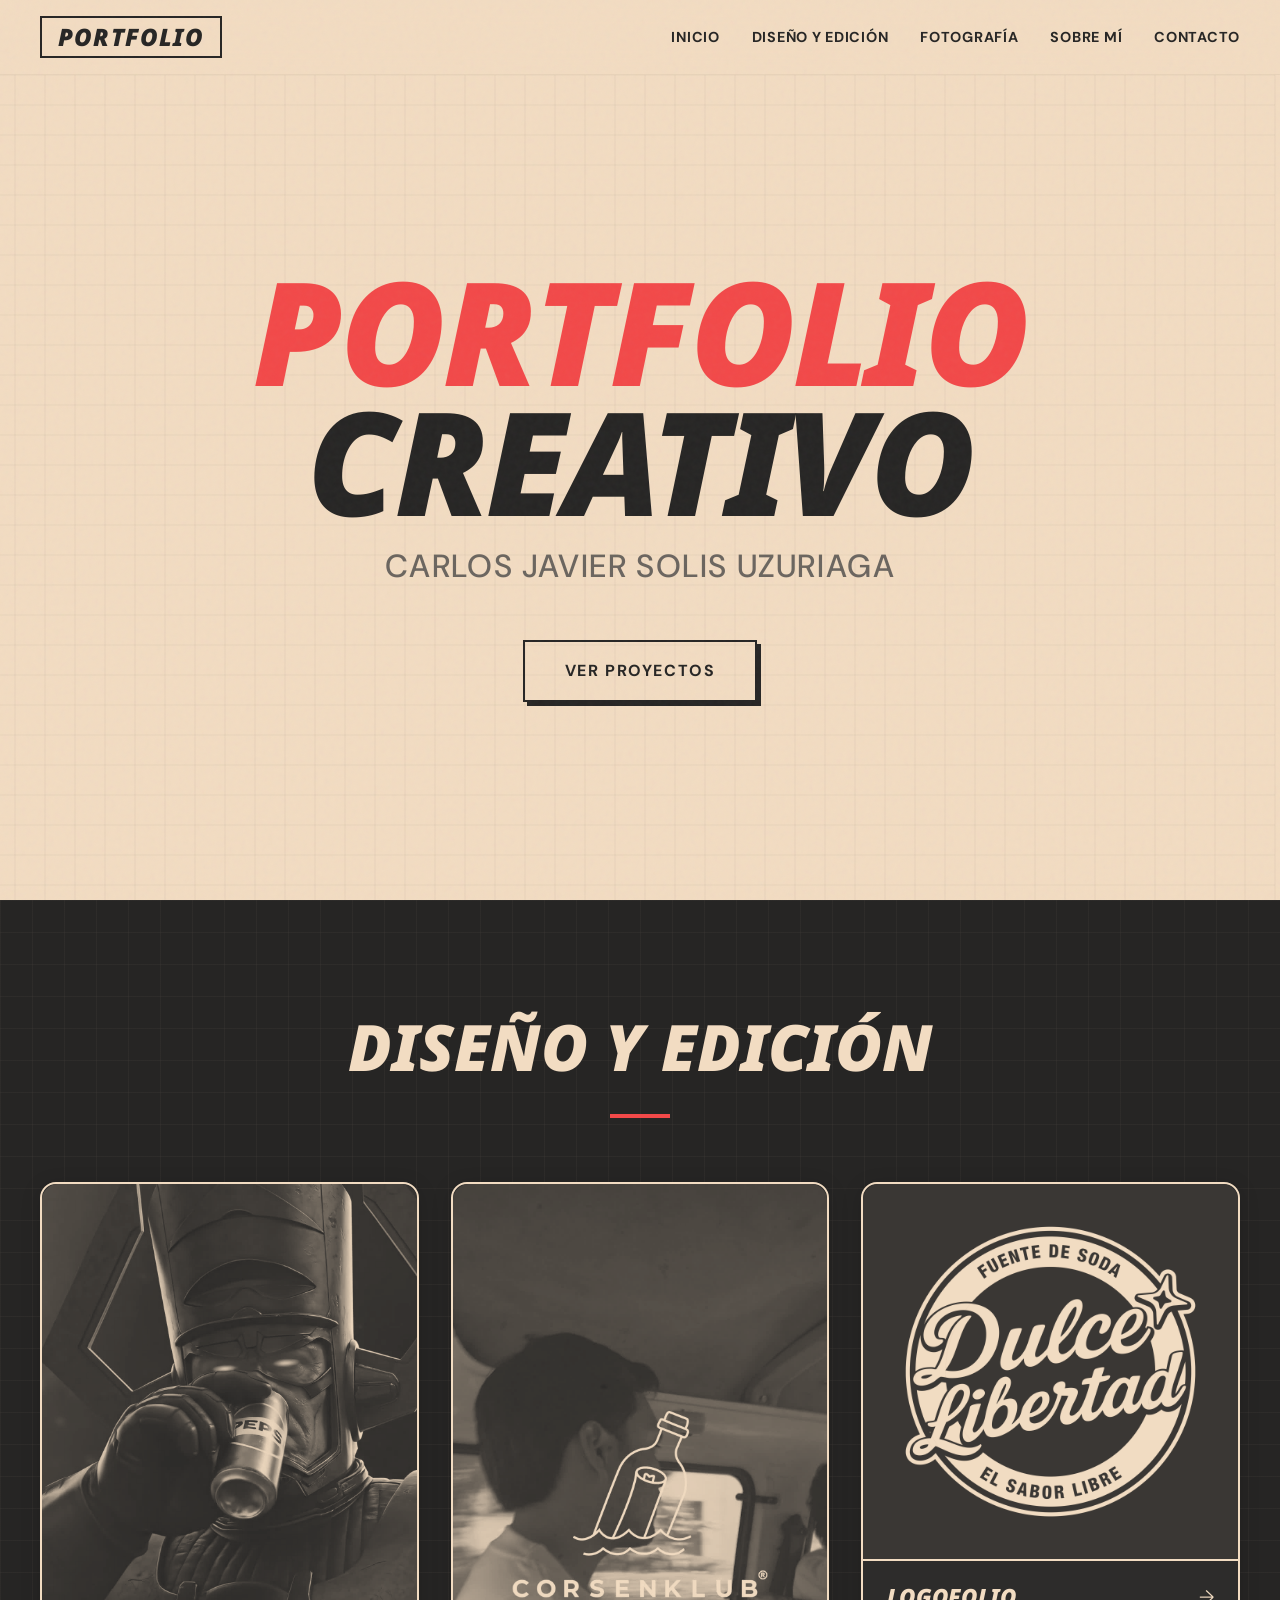
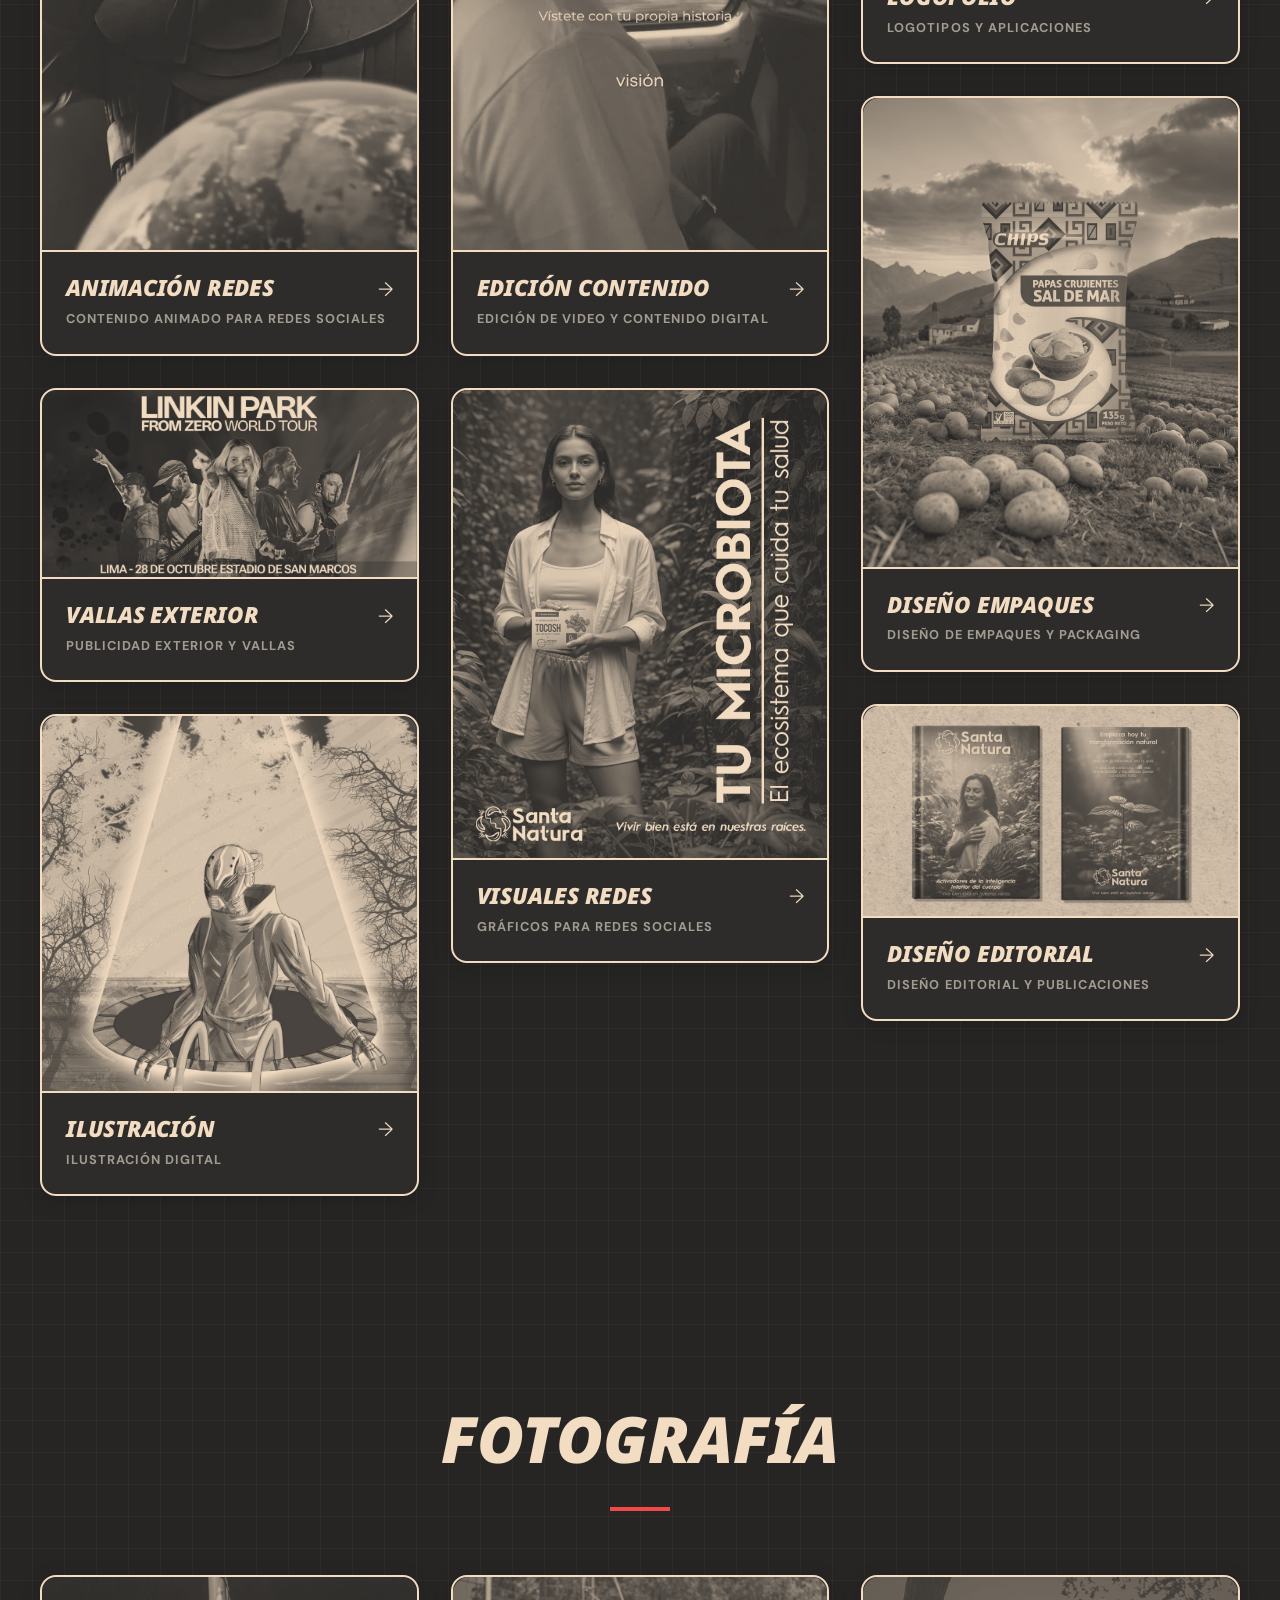
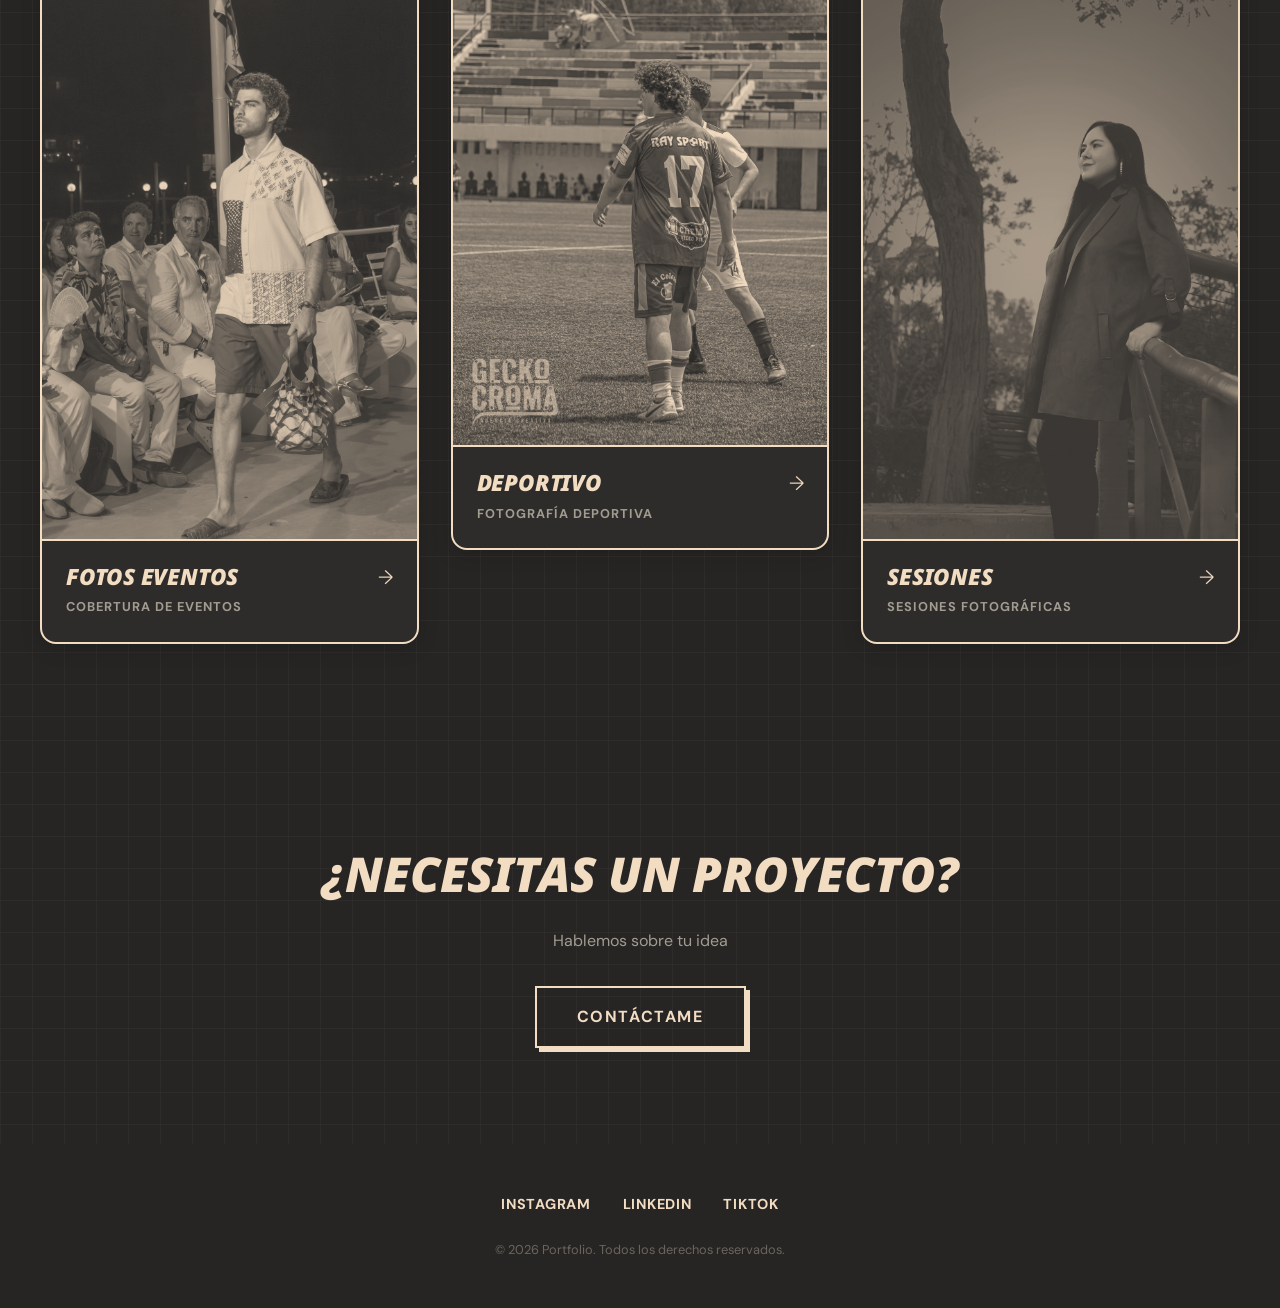
==== index.html @ f0ffea72 "Cambiar fuente principal a Noto Sans Black 900 Italic" ====
<!DOCTYPE html>
<html lang="es">
<head>
    <meta charset="UTF-8">
    <meta name="viewport" content="width=device-width, initial-scale=1.0">
    <title>Carlos Solis Uzuriaga | Portfolio de Diseño y Edición</title>

    <!-- Primary Meta Tags -->
    <meta name="title" content="Carlos Solis Uzuriaga | Portfolio de Diseño y Edición">
    <meta name="description" content="Portfolio creativo de Carlos Solis Uzuriaga. Servicios de diseño gráfico, edición de video, fotografía y motion graphics en Lima, Perú. Explora mis proyectos y contáctame.">
    <meta name="keywords" content="carlos solis uzuriaga, portfolio, diseño grafico, edicion de video, fotografia, animacion redes, lima, peru">
    <meta name="author" content="Carlos Solis Uzuriaga">
    <meta name="robots" content="index, follow">
    <link rel="canonical" href="https://carlossolisuzuriaga.com/">

    <!-- Open Graph / Facebook -->
    <meta property="og:type" content="website">
    <meta property="og:url" content="https://carlossolisuzuriaga.com/">
    <meta property="og:title" content="Carlos Solis Uzuriaga | Portfolio de Diseño y Edición">
    <meta property="og:description" content="Portfolio creativo de Carlos Solis Uzuriaga. Servicios de diseño gráfico, edición de video, fotografía y motion graphics en Lima, Perú. Explora mis proyectos y contáctame.">
    <meta property="og:image" content="https://carlossolisuzuriaga.com/assets/images/favicon-512x512.png">

    <!-- Twitter -->
    <meta property="twitter:card" content="summary_large_image">
    <meta property="twitter:url" content="https://carlossolisuzuriaga.com/">
    <meta property="twitter:title" content="Carlos Solis Uzuriaga | Portfolio de Diseño y Edición">
    <meta property="twitter:description" content="Portfolio creativo de Carlos Solis Uzuriaga. Servicios de diseño gráfico, edición de video, fotografía y motion graphics en Lima, Perú. Explora mis proyectos y contáctame.">
    <meta property="twitter:image" content="https://carlossolisuzuriaga.com/assets/images/favicon-512x512.png">

    <!-- Favicons -->
    <link rel="icon" type="image/x-icon" href="favicon/favicon.ico">
    <link rel="icon" type="image/png" sizes="16x16" href="favicon/favicon-16x16.png">
    <link rel="icon" type="image/png" sizes="32x32" href="favicon/favicon-32x32.png">
    <link rel="icon" type="image/png" sizes="192x192" href="favicon/favicon-192x192.png">
    <link rel="icon" type="image/svg+xml" href="favicon/favicon.svg">
    <link rel="apple-touch-icon" sizes="180x180" href="favicon/apple-touch-icon.png">

    <!-- Primary Meta Tags -->

    <!-- Open Graph / Facebook -->

    <!-- Twitter -->

    <!-- Favicons -->

    <link rel="stylesheet" href="css/styles.css">
    <link rel="preconnect" href="https://fonts.googleapis.com">
    <link rel="preconnect" href="https://fonts.gstatic.com" crossorigin>
    <link href="https://fonts.googleapis.com/css2?family=DM+Sans:wght@400;500;700&family=Noto+Sans:ital,wght@1,900&display=swap" rel="stylesheet">
    <style>
        /* Efecto Duotono en Blanco y Negro con colores de la paleta (#262524 y #F2DCC2) */
        .editorial-grid .card-image img,
        .editorial-grid .card-image video {
            filter: url(#duotone-filter);
            transition: filter 0.4s ease, transform 0.5s cubic-bezier(0.19, 1, 0.22, 1);
        }
        
        /* Desactivar filtro al pasar el cursor (recupera color original) */
        .editorial-grid .card:hover .card-image img,
        .editorial-grid .card:hover .card-image video {
            filter: none !important;
        }

        /* --- ESTILO DE TARJETAS SEPARADAS Y REDONDEADAS --- */
        
        /* Grid con separación (gap) y sin marco exterior */
        .editorial-grid {
            border: none !important;
            gap: 2rem !important;
            padding: 0 !important; /* Las tarjetas se alinean con los bordes de la página */
            width: calc(100% - 4rem) !important; /* Mantener márgenes a los lados en pantallas pequeñas */
            margin: 0 auto !important; /* Centrado horizontal */
            align-items: stretch !important; /* Estirar columnas para que mantengan la misma altura si es necesario, o mantener flex-start */
        }
        
        /* Asegurar que las columnas tengan alineación de altura natural */
        .editorial-grid.dark-grid {
            align-items: flex-start !important;
        }

        /* Columnas sin bordes y con separación vertical entre tarjetas */
        .editorial-grid .col {
            border: none !important;
            margin: 0 !important;
            gap: 2rem !important;
        }
        
        /* Tarjetas con esquinas redondeadas, fondo sólido y borde beige grueso de 2px */
        .editorial-grid .card {
            border: 2px solid #F2DCC2 !important; /* Borde de marco beige sólido de 2px */
            border-radius: 16px !important;
            background: #2d2c2b !important; /* Fondo gris carbón elevado */
            overflow: hidden !important;
            transition: transform 0.4s cubic-bezier(0.16, 1, 0.3, 1), 
                        border-color 0.4s cubic-bezier(0.16, 1, 0.3, 1), 
                        box-shadow 0.4s cubic-bezier(0.16, 1, 0.3, 1) !important;
            box-shadow: 0 4px 20px rgba(0, 0, 0, 0.15) !important;
        }
        
        /* Comportamiento al pasar el cursor sobre la tarjeta */
        .editorial-grid .card:hover {
            transform: translateY(-8px) !important;
            border-color: var(--accent) !important; /* Borde rojo de acento al hover */
            box-shadow: 0 20px 40px rgba(0, 0, 0, 0.45) !important;
            background: #363433 !important; /* Resaltar fondo */
        }
        
        /* Redondear las esquinas inferiores del área de contenido */
        .editorial-grid .card-content {
            border-bottom-left-radius: 16px !important;
            border-bottom-right-radius: 16px !important;
            background: transparent !important;
            padding: 1.5rem !important;
        }
        
        /* Redondear las esquinas superiores del contenedor de imagen/video y agregar borde divisor beige de 2px */
        .editorial-grid .card-image {
            border-bottom: 2px solid #F2DCC2 !important; /* Borde divisor beige de 2px */
            border-top-left-radius: 16px !important;
            border-top-right-radius: 16px !important;
            overflow: hidden !important;
            transition: border-color 0.4s cubic-bezier(0.16, 1, 0.3, 1) !important;
        }

        /* Cambiar el divisor interior a rojo al pasar el cursor */
        .editorial-grid .card:hover .card-image {
            border-bottom-color: var(--accent) !important;
        }

        /* Corregir el hover de zoom de la imagen dentro de la tarjeta redondeada */
        .editorial-grid .card:hover .card-image img,
        .editorial-grid .card:hover .card-image video {
            transform: scale(1.05) !important;
        }

        /* Animación suave para la flecha indicadora */
        .editorial-grid .card-content h3::after {
            transition: transform 0.3s cubic-bezier(0.16, 1, 0.3, 1), color 0.3s !important;
        }
    </style>
</head>
<body>
    <header class="header">
        <nav class="nav">
            <a href="index.html" class="logo">PORTFOLIO</a>
            <ul class="nav-menu">
                <li><a href="index.html" class="nav-link">Inicio</a></li>
                <li><a href="#diseno-edicion" class="nav-link">Diseño y Edición</a></li>
                <li><a href="#fotografia" class="nav-link">Fotografía</a></li>
                <li><a href="sobre-mi.html" class="nav-link">Sobre mí</a></li>
                <li><a href="contacto.html" class="nav-link">Contacto</a></li>
            </ul>
            <button class="menu-toggle" aria-label="Menú">
                <span></span>
                <span></span>
                <span></span>
            </button>
        </nav>
    </header>

    <main>
        <section class="hero">
            <div class="hero-bg"></div>
            <div class="hero-content">
                <h1 class="hero-title"><span>Portfolio</span><br>Creativo</h1>
                <p class="hero-name">Carlos Javier Solis Uzuriaga</p>
                <a href="#diseno-edicion" class="btn">Ver Proyectos</a>
            </div>
        </section>

        <div class="dark-grid-container">
            <section id="diseno-edicion" class="section dark-grid">
                <h2 class="section-title">Diseño y Edición</h2>
                <div class="editorial-grid dark-grid">
                    <div class="col">
                        <a href="servicios/animacion-redes.html" class="card">
                            <div class="card-image" style="aspect-ratio: 9/16">
                                <video src="assets/images/servicios/animacion-redes/Personales/pepsi.mp4" muted loop playsinline preload="metadata" poster="assets/images/servicios/animacion-redes/Personales/poster-pepsi.jpg"></video>
                            </div>
                            <div class="card-content">
                                <h3>Animación Redes</h3>
                                <p>Contenido animado para redes sociales</p>
                            </div>
                        </a>
                        <a href="servicios/vallas-publicidad.html" class="card">
                            <div class="card-image" style="aspect-ratio: 1920/962">
                                <img src="assets/images/servicios/vallas-publicidad/PERSONAL/poster-1.jpg" alt="Vallas Publicidad">
                            </div>
                            <div class="card-content">
                                <h3>Vallas Exterior</h3>
                                <p>Publicidad exterior y vallas</p>
                            </div>
                        </a>
                        <a href="servicios/ilustracion.html" class="card">
                            <div class="card-image" style="aspect-ratio: 1/1">
                                <img src="assets/images/servicios/ilustracion/ALBUM CONCEPTUAL/Mesa de trabajo 1.jpg" alt="Ilustración">
                            </div>
                            <div class="card-content">
                                <h3>Ilustración</h3>
                                <p>Ilustración digital</p>
                            </div>
                        </a>
                    </div>
                    <div class="col">
                        <a href="servicios/edicion-contenido.html" class="card">
                            <div class="card-image" style="aspect-ratio: 9/16">
                                <video src="assets/images/servicios/edicion-contenido/CORSENKLUB/2.mp4" muted loop playsinline preload="metadata" poster="assets/images/servicios/edicion-contenido/CORSENKLUB/poster-2.jpg"></video>
                            </div>
                            <div class="card-content">
                                <h3>Edición Contenido</h3>
                                <p>Edición de video y contenido digital</p>
                            </div>
                        </a>
                        <a href="servicios/visuales-redes.html" class="card">
                            <div class="card-image" style="aspect-ratio: 4/5">
                                <img src="assets/images/servicios/visuales-redes/TOCOSH/4.jpg" alt="Visuales Redes">
                            </div>
                            <div class="card-content">
                                <h3>Visuales Redes</h3>
                                <p>Gráficos para redes sociales</p>
                            </div>
                        </a>
                    </div>
                    <div class="col">
                        <a href="servicios/logofolio.html" class="card">
                            <div class="card-image" style="aspect-ratio: 1/1">
                                <img src="assets/images/servicios/logofolio-apps/Mesa de trabajo 2.jpg" alt="Logofolio Apps">
                            </div>
                            <div class="card-content">
                                <h3>Logofolio</h3>
                                <p>Logotipos y aplicaciones</p>
                            </div>
                        </a>
                        <a href="servicios/diseno-empaques.html" class="card">
                            <div class="card-image" style="aspect-ratio: 3277/4096">
                                <img src="assets/images/servicios/diseno-empaques/CHIPS/1.jpg" alt="Diseño Empaques">
                            </div>
                            <div class="card-content">
                                <h3>Diseño Empaques</h3>
                                <p>Diseño de empaques y packaging</p>
                            </div>
                        </a>
                        <a href="servicios/diseno-editorial.html" class="card">
                            <div class="card-image" style="aspect-ratio: 16/9">
                                <img src="assets/images/servicios/diseno-editorial/miniatura.jpg" alt="Diseño Editorial">
                            </div>
                            <div class="card-content">
                                <h3>Diseño Editorial</h3>
                                <p>Diseño editorial y publicaciones</p>
                            </div>
                        </a>
                    </div>
                </div>
            </section>

            <section id="fotografia" class="section dark-grid">
                <h2 class="section-title">Fotografía</h2>
                <div class="editorial-grid dark-grid">
                    <div class="col">
                        <a href="fotografia/fotos-eventos.html" class="card">
                            <div class="card-image" style="aspect-ratio: 2/3">
                                <img src="assets/images/fotografia/fotos-eventos/LEFS/_DSC4369.jpg" alt="Fotos Eventos">
                            </div>
                            <div class="card-content">
                                <h3>Fotos Eventos</h3>
                                <p>Cobertura de eventos</p>
                            </div>
                        </a>
                    </div>
                    <div class="col">
                        <a href="fotografia/fotos-deportivo.html" class="card">
                            <div class="card-image" style="aspect-ratio: 4/5">
                                <img src="assets/images/fotografia/fotos-deportivo/RAY%20SPORT/RAYSPORT%20INSTAGRAM%204-5-13.jpg" alt="Deportivo">
                            </div>
                            <div class="card-content">
                                <h3>Deportivo</h3>
                                <p>Fotografía deportiva</p>
                            </div>
                        </a>
                    </div>
                    <div class="col">
                        <a href="fotografia/fotos-sesiones.html" class="card">
                            <div class="card-image" style="aspect-ratio: 1/1">
                                <img src="assets/images/fotografia/fotos-sesiones/DENISSE/2.jpg" alt="Sesiones">
                            </div>
                            <div class="card-content">
                                <h3>Sesiones</h3>
                                <p>Sesiones fotográficas</p>
                            </div>
                        </a>
                    </div>
                </div>
            </section>

            <section class="cta dark-grid">
                <h2>¿Necesitas un proyecto?</h2>
                <p>Hablemos sobre tu idea</p>
                <a href="contacto.html" class="btn">Contáctame</a>
            </section>
        </div>
    </main>

    <footer class="footer">
        <div class="footer-content">
            <a href="https://www.instagram.com/carlossolisuzuriaga" target="_blank" class="social">Instagram</a>
            <a href="https://www.linkedin.com/in/carlos-solis-uzuriaga" target="_blank" class="social">LinkedIn</a>
            <a href="https://www.tiktok.com/@carlossolisuzuriaga" target="_blank" class="social">TikTok</a>
        </div>
        <p class="copyright">© 2026 Portfolio. Todos los derechos reservados.</p>
    </footer>

    <!-- Definición matemática del filtro Duotono SVG -->
    <svg style="display: none;">
        <filter id="duotone-filter">
            <!-- Conversión a escala de grises basada en luminancia -->
            <feColorMatrix type="matrix" values="0.2126 0.7152 0.0722 0 0
                                                 0.2126 0.7152 0.0722 0 0
                                                 0.2126 0.7152 0.0722 0 0
                                                 0      0      0      1 0"/>
            <!-- Mapeo de sombras a #262524 (0.149, 0.145, 0.141) y luces a #F2DCC2 (0.949, 0.863, 0.761) -->
            <feComponentTransfer>
                <feFuncR type="table" tableValues="0.149 0.949"/>
                <feFuncG type="table" tableValues="0.145 0.863"/>
                <feFuncB type="table" tableValues="0.141 0.761"/>
            </feComponentTransfer>
        </filter>
    </svg>

    <script src="js/main.js?v=2.0.0"></script>
</body>
</html>
---- css/styles.css ----
* {



    margin: 0;



    padding: 0;



    box-sizing: border-box;



}







:root {



    --bg: #F2DCC2;



    --bg-secondary: #E8D2B8;



    --text: #262524;



    --text-muted: #6B655F;



    --accent: #F24949;



    --accent-secondary: #262524;



    --font-display: 'Noto Sans', sans-serif;



    --font-body: 'DM Sans', sans-serif;



}







html {



    scroll-behavior: smooth;



}







body {



    font-family: var(--font-body);



    background: var(--bg);



    color: var(--text);



    line-height: 1.6;



    display: flex;



    flex-direction: column;



    min-height: 100vh;



}







main {



    flex-grow: 1;



}







a {



    text-decoration: none;



    color: inherit;



}







ul {



    list-style: none;



}







img, video {



    max-width: 100%;



    height: auto;



    display: block;



}







/* Header */



.header {



    position: fixed;



    top: 0;



    left: 0;



    right: 0;



    z-index: 1000;



    padding: 1rem 2rem;



    background: rgb(248, 248, 248, 0.9);



    backdrop-filter: blur(10px);



}







.nav {



    display: flex;



    justify-content: space-between;



    align-items: center;



    max-width: 1200px !important;



    margin: 0 auto;



}







.logo {



    font-family: var(--font-display);



    font-size: 1.5rem;



    font-weight: 800;



    letter-spacing: 0.1em;



    color: var(--text);



}







.nav-menu {



    display: flex;



    gap: 2rem;



}







.nav-link {



    font-size: 0.9rem;



    font-weight: 500;



    text-transform: uppercase;



    letter-spacing: 0.05em;



    transition: color 0.3s;



}







.nav-link:hover {



    color: var(--accent);



}







.menu-toggle {



    display: none;



    flex-direction: column;



    gap: 5px;



    background: none;



    border: none;



    cursor: pointer;



    padding: 5px;



}







.menu-toggle span {



    width: 25px;



    height: 2px;



    background: var(--text);



    transition: 0.3s;



}







/* Hero */



.hero {



    min-height: 100vh;



    display: flex;



    align-items: center;



    justify-content: center;



    position: relative;



    padding: 2rem;



    overflow: hidden;



}







.hero-content {



    text-align: center;



    z-index: 1;



}







.hero-title {



    font-family: var(--font-display);



    font-size: clamp(3rem, 10vw, 8rem);



    font-weight: 800;



    line-height: 1;



    margin-bottom: 1rem;



    animation: fadeInUp 1s ease-out;



    text-transform: uppercase;



}







.hero-title .accent {



    color: var(--accent);



}







.hero-subtitle {



    font-size: 1.2rem;



    color: var(--text-muted);



    margin-bottom: 2rem;



    animation: fadeInUp 1s ease-out 0.2s both;



}







.hero-name {



    font-family: var(--font-body);



    font-size: clamp(1.2rem, 3vw, 2rem);



    color: var(--text-muted);



    margin-bottom: 2.5rem;



    letter-spacing: 0.15em;



    text-transform: uppercase;



    animation: fadeInUp 1s ease-out 0.2s both;



}







.btn {



    display: inline-block;



    padding: 1rem 2rem;



    background: var(--accent);



    color: #F2DCC2;



    font-weight: 600;



    text-transform: uppercase;



    letter-spacing: 0.1em;



    transition: all 0.3s;



    animation: fadeInUp 1s ease-out 0.4s both;



}







.btn:hover {



    background: var(--accent-secondary);



    color: #F2DCC2;



}







.hero-bg {



    position: absolute;



    top: 0;



    left: 0;



    right: 0;



    bottom: 0;



    background: linear-gradient(135deg, #f8f8f8 0%, #f8f8f8 75%, rgba(160, 160, 160, 0.2) 100%);



    z-index: 0;



    overflow: hidden;



}







.hero-bg canvas {



    position: absolute;



    top: 0;



    left: 0;



    width: 100%;



    height: 100%;



    display: block;



}







/* Sections */



.section {



    padding: 6rem 2rem;



    max-width: 1400px;



    margin: 0 auto;



}







.section-title {



    font-family: var(--font-display);



    font-size: clamp(2rem, 5vw, 4rem);



    font-weight: 700;



    margin-bottom: 3rem;



    text-align: center;



    text-transform: uppercase;



}







.section-title::after {



    content: '';



    display: block;



    width: 60px;



    height: 4px;



    background: var(--accent);



    margin: 1rem auto 0;



}







/* Grid */



.grid {



    display: grid;



    grid-template-columns: repeat(auto-fill, minmax(300px, 1fr));



    gap: 2rem;



}







/* Cards */



.card {



    display: block;



    background: var(--bg-secondary);



    overflow: hidden;



    transition: all 0.3s;



}







.card:hover {



    transform: translateY(-10px);



    box-shadow: 0 20px 40px rgba(97, 97, 97, 0.3);



}







.card-image {



    aspect-ratio: 4/3;



    overflow: hidden;



}







.card-image img,



.card-image video {



    width: 100%;



    height: 100%;



    object-fit: cover;



    transition: transform 0.5s;



}







.card:hover .card-image img,



.card:hover .card-image video {



    transform: scale(1.1);



}







.card-content {



    padding: 1.5rem;



}







.card-content h3 {



    font-family: var(--font-display);



    font-size: 1.3rem;



    font-weight: 600;



    margin-bottom: 0.5rem;



    text-transform: uppercase;



}







.card-content p {



    color: var(--text-muted);



    font-size: 0.9rem;



}







/* CTA */



.cta {



    padding: 6rem 2rem;



    text-align: center;



    background: var(--bg-secondary);



}







.cta h2 {



    font-family: var(--font-display);



    font-size: clamp(2rem, 5vw, 3rem);



    font-weight: 700;



    margin-bottom: 1rem;



    text-transform: uppercase;



}







.cta p {



    color: var(--text-muted);



    margin-bottom: 2rem;



}







/* Footer */



.footer {



    padding: 3rem 2rem;



    text-align: center;



    border-top: 1px solid #e0e0e0;



}







.footer-content {



    display: flex;



    justify-content: center;



    gap: 2rem;



    margin-bottom: 1.5rem;



}







.social {



    font-size: 0.9rem;



    text-transform: uppercase;



    letter-spacing: 0.05em;



    transition: color 0.3s;



}







.social:hover {



    color: var(--accent);



}







.copyright {



    color: var(--text-muted);



    font-size: 0.8rem;



}







/* Animations */



@keyframes fadeInUp {



    from {



        opacity: 0;



        transform: translateY(30px);



    }







    to {



        opacity: 1;



        transform: translateY(0);



    }



}







/* Responsive */



@media (max-width: 768px) {



    .menu-toggle {



        display: flex;



    }







    .nav-menu {



        position: fixed;



        top: 0;



        right: -100%;



        width: 100%;



        height: 100vh;



        background: var(--bg);



        flex-direction: column;



        justify-content: center;



        align-items: center;



        gap: 2rem;



        transition: right 0.3s;



    }







    .nav-menu.active {



        right: 0;



    }







    .nav-link {



        font-size: 1.5rem;



    }







    .grid {



        grid-template-columns: 1fr;



    }



}







/* Page headers for subpages */



.page-header {



    padding: 8rem 2rem 4rem;



    text-align: center;



}







.page-title {



    font-family: var(--font-display);



    font-size: clamp(2.5rem, 8vw, 5rem);



    font-weight: 800;



    text-transform: uppercase;



}







.page-subtitle {



    color: var(--text-muted);



    margin-top: 1rem;



}







/* Gallery */



.gallery {



    padding: 2rem 0 !important;



    max-width: 1200px !important;



    width: calc(100% - 4rem) !important;



    margin: 0 auto !important;



}







.gallery-grid {



    display: grid;



    grid-template-columns: repeat(3, 1fr);



    gap: 1rem;



    width: 100% !important;



    max-width: 1200px !important;



    margin: 0 auto !important;



}







.gallery-grid.cols-3 {



    display: grid;



}







.gallery-grid.vertical-stack {



    display: flex;



    flex-direction: column;



    gap: 20px;



    max-width: 1080px;



}







.gallery-grid.vertical-stack .gallery-item.horizontal {



    margin: 0;



    padding: 0;



    width: 100%;



    max-width: 100%;



    height: auto;



    display: block;



    flex-shrink: 0;



}







.gallery-grid.vertical-stack .gallery-item.horizontal img {



    margin: 0;



    padding: 0;



    width: 100%;



    height: auto;



    display: block;



    object-fit: contain;



}















.gallery-grid.vertical-stack .gallery-item.horizontal.imagen-3 img {



    object-fit: fill;



}







.gallery-grid.masonry {



    display: block;



    column-count: 3;



    column-gap: 1.2rem;



}







.gallery-grid.masonry .gallery-item {



    display: inline-block;



    width: 100%;



    margin-bottom: 1.2rem;



    break-inside: avoid;



    overflow: hidden;



}







.gallery-grid.masonry .gallery-item img {



    width: 100%;



    height: auto;



    display: block;



    object-fit: contain;



}







.gallery-grid.masonry .gallery-item:hover img {



    transform: scale(1);



}







@media (max-width: 768px) {



    .gallery-grid {



        grid-template-columns: repeat(2, 1fr);



    }







    .gallery-grid.masonry {



        column-count: 2;



    }



}







@media (max-width: 480px) {



    .gallery-grid {



        grid-template-columns: 1fr;



    }







    .gallery-grid.masonry {



        column-count: 1;



    }



}







.gallery-item {



    overflow: hidden;



    cursor: pointer;



    margin: 0;



    border-radius: 12px; /* Redondear esquinas en galerías */



    transition: transform 0.3s ease; /* box-shadow 0.3s ease */



}







.gallery-item:hover {



    transform: scale(1.03);



    z-index: 2;



    /* box-shadow: 0 10px 25px rgba(0, 0, 0, 0.3); */



}







.gallery-item img {



    width: 100%;



    height: 100%;



    object-fit: cover;



    transition: transform 0.3s;



}







.gallery-item:hover img {



    transform: scale(1);



}







/* Videos */



.video-item {



    aspect-ratio: 9/16;



    position: relative;



    border-radius: 12px; /* Redondear esquinas de videos */



    overflow: hidden;



    transition: transform 0.3s ease; /* box-shadow 0.3s ease */



}







.video-item:hover {



    transform: scale(1.03);



    z-index: 2;



    /* box-shadow: 0 10px 25px rgba(0, 0, 0, 0.3); */



}







.video-item video {



    width: 100%;



    height: 100%;



    object-fit: cover;



    transition: transform 0.3s;



}







.gallery-grid.vertical-stack .video-item.horizontal {



    margin: 0;



    padding: 0;



    width: 100%;



    max-width: 100%;



    height: auto;



    display: block;



    flex-shrink: 0;



    position: relative;



    background: #e8e8e8;



    aspect-ratio: auto !important;



}







.gallery-grid.vertical-stack .video-item.horizontal video {



    margin: 0;



    padding: 0;



    width: 100%;



    height: auto;



    display: block;



    object-fit: contain;



    aspect-ratio: auto !important;



}







.gallery-grid.vertical-stack .video-item.horizontal:hover video {



    transform: none !important;



}







.video-item.full {



    aspect-ratio: auto;



    min-height: 600px;



}







.video-item.full video {



    object-fit: contain;



    width: auto;



    height: 100%;



    max-width: 100%;



}







.video-item:hover video {



    transform: scale(1);



}







.audio-toggle {



    position: absolute;



    bottom: 10px;



    right: 10px;



    width: 36px;



    height: 36px;



    border-radius: 50%;



    background: rgba(0, 0, 0, 0.6);



    color: #F2DCC2;



    border: none;



    cursor: pointer;



    font-size: 16px;



    opacity: 0;



    transition: opacity 0.3s;



    display: flex;



    align-items: center;



    justify-content: center;



}







.video-item:hover .audio-toggle {



    opacity: 1;



}







.audio-toggle.active {



    background: rgba(255, 255, 255, 0.2);



}







/* About page */



.about {



    padding: 8rem 2rem 4rem;



    max-width: 800px;



    margin: 0 auto;



}







.about-content {



    display: grid;



    grid-template-columns: 1fr;



    gap: 3rem;



}







.about-image {



    aspect-ratio: 1;



    overflow: hidden;



    background: var(--bg-secondary);



}







.about-image img {



    width: 100%;



    height: 100%;



    object-fit: cover;



}







.about-text h2 {



    font-family: var(--font-display);



    font-size: 2rem;



    font-weight: 700;



    margin-bottom: 1.5rem;



    text-transform: uppercase;



}







.about-text p {



    color: var(--text-muted);



    margin-bottom: 1rem;



}







.skills {



    margin-top: 2rem;



}







.skills h3 {



    font-family: var(--font-display);



    font-size: 1.2rem;



    margin-bottom: 1rem;



    text-transform: uppercase;



}







.skills-list {



    display: flex;



    flex-wrap: wrap;



    gap: 0.5rem;



}







.skill-tag {



    padding: 0.5rem 1rem;



    background: var(--bg-secondary);



    font-size: 0.8rem;



    text-transform: uppercase;



    letter-spacing: 0.05em;



}







/* Contact page */



.contact {



    padding: 8rem 2rem 4rem;



    max-width: 600px;



    margin: 0 auto;



    text-align: center;



}







.contact h1 {



    font-family: var(--font-display);



    font-size: clamp(2rem, 5vw, 3rem);



    font-weight: 700;



    margin-bottom: 2rem;



}







.contact-info {



    display: flex;



    flex-direction: column;



    gap: 1.5rem;



    margin-bottom: 3rem;



}







.contact-item {



    display: flex;



    align-items: center;



    justify-content: center;



    gap: 1rem;



    font-size: 1.1rem;



}







.contact-item a {



    color: var(--accent);



    transition: color 0.3s;



}







.contact-item a:hover {



    color: var(--accent-secondary);



}







.form {



    display: flex;



    flex-direction: column;



    gap: 1rem;



}







.form-group {



    text-align: left;



}







.form-group label {



    display: block;



    font-size: 0.8rem;



    text-transform: uppercase;



    letter-spacing: 0.1em;



    margin-bottom: 0.5rem;



    color: var(--text-muted);



}







.form-group input,



.form-group textarea {



    width: 100%;



    padding: 1rem;



    background: var(--bg-secondary);



    border: 1px solid #d0d0d0;



    color: var(--text);



    font-family: var(--font-body);



    font-size: 1rem;



    transition: border-color 0.3s;



}







.form-group input:focus,



.form-group textarea:focus {



    outline: none;



    border-color: var(--accent);



}







.form-group textarea {



    min-height: 150px;



    resize: vertical;



}







.submit-btn {



    padding: 1rem 2rem;



    background: var(--accent);



    color: #F2DCC2;



    border: none;



    font-family: var(--font-body);



    font-size: 1rem;



    font-weight: 600;



    text-transform: uppercase;



    letter-spacing: 0.1em;



    cursor: pointer;



    transition: all 0.3s;



}







.submit-btn:hover {



    background: var(--accent-secondary);



    color: #F2DCC2;



}







@media (min-width: 768px) {



    .about-content {



        grid-template-columns: 300px 1fr;



    }



}







.gallery-section-title {



    font-family: var(--font-display);



    font-size: clamp(1.5rem, 3vw, 2.5rem);



    font-weight: 700;



    text-transform: uppercase;



    margin: 3rem 0 1.5rem;



    text-align: center;



    color: var(--text);



}







.gallery-section-title::after {



    content: '';



    display: block;



    width: 40px;



    height: 3px;



    background: var(--accent);



    margin: 0.5rem auto 0;



}







.gallery-section:first-of-type .gallery-section-title {



    margin-top: 0;



}







.gallery-section + .gallery-section {



    margin-top: 1rem;



}







/* Lightbox */



#lightbox {



    display: none;



    position: fixed;



    top: 0;



    left: 0;



    width: 100%;



    height: 100%;



    background: rgba(0, 0, 0, 0.6);



    z-index: 1000;



    justify-content: center;



    align-items: center;



    padding: 2rem;



}







#lightbox.active {



    display: flex;



}







#lightbox img {



    max-width: 100%;



    max-height: 85vh;



    object-fit: contain;



    border-radius: 8px;



    box-shadow: 0 20px 60px rgba(0, 0, 0, 0.5);



}







.lightbox-close {



    position: absolute;



    top: 20px;



    right: 20px;



    width: 40px;



    height: 40px;



    background: rgba(255, 255, 255, 0.2);



    border: none;



    color: #F2DCC2;



    font-size: 30px;



    cursor: pointer;



    border-radius: 50%;



    display: flex;



    align-items: center;



    justify-content: center;



    transition: background 0.3s;



}







.lightbox-close:hover {



    background: rgba(255, 255, 255, 0.3);



}







/* =========================================================================



   TEMA EDITORIAL CREATIVO (ARENA Y REJILLA DE CARBÓN)



   ========================================================================= */







/* Textura táctil de grano de papel en el fondo */



body::before {



    content: "";



    position: fixed;



    top: 0; left: 0; width: 100vw; height: 100vh;



    opacity: 0.035;



    pointer-events: none;



    z-index: 9999;



    background-image: url("data:image/svg+xml,%3Csvg viewBox='0 0 200 200' xmlns='http://www.w3.org/2000/svg'%3E%3Cfilter id='noiseFilter'%3E%3CfeTurbulence type='fractalNoise' baseFrequency='0.8' numOctaves='3' stitchTiles='stitch'/%3E%3C/filter%3E%3Crect width='100%25' height='100%25' filter='url(%23noiseFilter)'/%3E%3C/svg%3E");



}







body {



    background-color: var(--bg);



    background-image: 



        linear-gradient(rgba(38, 37, 36, 0.05) 1px, transparent 1px),



        linear-gradient(90deg, rgba(38, 37, 36, 0.05) 1px, transparent 1px);



    background-size: 32px 32px, 32px 32px;



    background-position: center;



    background-repeat: repeat;



    color: var(--text);



    transition: background-color 0.4s ease, color 0.4s ease;



}







/* Header estilizado */



.header {



    background: rgba(242, 220, 194, 0.85);



    border-bottom: 1px solid rgba(38, 37, 36, 0.05);



    backdrop-filter: blur(15px);



    transition: all 0.3s ease;



}



.logo {



    color: var(--text);



    font-weight: 800;



    letter-spacing: 0.05em;



}



.nav-link {



    color: var(--text);



    font-weight: 700;



    transition: color 0.3s ease;



}



.nav-link:hover {



    color: var(--accent);



}



.menu-toggle span {



    background: var(--text);



}







/* Hero Adaptado */



.hero {



    background: transparent;



    color: var(--text);



    padding-top: 100px;



    position: relative;



    overflow: hidden;



}



.hero-title {



    color: var(--text);



    font-family: var(--font-display);



    font-size: clamp(4rem, 12vw, 9rem);



    font-weight: 800;



    line-height: 0.9;



    letter-spacing: -0.02em;



    margin-bottom: 1rem;



    text-transform: uppercase;



}



.hero-title span {



    color: var(--accent);



}



.hero-name {



    color: var(--text-muted);



    font-size: clamp(1.2rem, 3vw, 2rem);



    font-weight: 500;



    letter-spacing: 0.05em;



    text-transform: uppercase;



    margin-bottom: 3rem;



}



.hero-bg {



    background: transparent !important;



    animation: none !important;



}







/* Portada con Diagrama Unificado (Image 2 style) */



.hero-diagram {



    position: absolute;



    top: 0;



    left: 0;



    width: 100%;



    height: 100%;



    z-index: 0;



    pointer-events: none;



}







/* Botones con estilo gráfico retro-moderno */



.btn {



    background: transparent;



    border: 2px solid var(--text);



    color: var(--text);



    font-weight: 700;



    border-radius: 0px;



    padding: 1rem 2.5rem;



    transition: all 0.3s cubic-bezier(0.19, 1, 0.22, 1);



    box-shadow: 4px 4px 0px var(--text);



    position: relative;



    z-index: 2;



}



.btn:hover {



    background: var(--accent);



    color: #F2DCC2;



    border-color: var(--accent);



    transform: translate(2px, 2px);



    box-shadow: 2px 2px 0px var(--accent-secondary);



}







/* Base de Rejilla de Carbón (Dark Grid) */



.dark-grid {



    background-color: #262524 !important;



    background-image: 



        linear-gradient(rgba(242, 220, 194, 0.035) 1px, transparent 1px),



        linear-gradient(90deg, rgba(242, 220, 194, 0.035) 1px, transparent 1px) !important;



    background-size: 32px 32px !important;



    color: #F2DCC2 !important;



}







/* Evita superposición de rejillas en elementos anidados */



.dark-grid .dark-grid {



    background: transparent !important;



}







/* Contenedor Único y Secciones con Rejilla */



.dark-grid-container {



    max-width: 100% !important;



    width: 100% !important;



    margin: 0 !important;



    padding: 0 !important;



    overflow: hidden;



    display: flex;



    flex-direction: column;



}







.section.dark-grid {



    max-width: 100% !important;



    width: 100% !important;



    padding-left: 0 !important;



    padding-right: 0 !important;



    padding-top: 6rem !important;



    padding-bottom: 6rem !important;



    margin: 0 !important;



    position: relative;



    border-top: none;



    border-bottom: none;



}







.cta.dark-grid {



    max-width: 100% !important;



    width: 100% !important;



    padding: 6rem 2rem !important;



    margin: 0 !important;



    position: relative;



    border-top: none;



    border-bottom: none;



    text-align: center;



}



.cta.dark-grid h2 {



    color: #F2DCC2 !important;



}



.cta.dark-grid p {



    color: #A29B90 !important;



}



.dark-grid .section-title {



    color: #F2DCC2 !important;



    padding-left: 2rem;



    padding-right: 2rem;



    margin-bottom: 4rem;



}



.dark-grid .section-title::after {



    background: var(--accent) !important;



}



.dark-grid .card-content h3 {



    color: #F2DCC2 !important;



}



.dark-grid .card-content p {



    color: #A29B90 !important;



}



.dark-grid .card-content {



    background: linear-gradient(to top, rgba(38, 37, 36, 0.95), transparent) !important;



}



.dark-grid .btn {



    border-color: #F2DCC2;



    color: #F2DCC2;



    box-shadow: 4px 4px 0px #F2DCC2;



}



.dark-grid .btn:hover {



    background: var(--accent);



    color: #F2DCC2;



    border-color: var(--accent);



    box-shadow: 2px 2px 0px #000000;



}







/* Etiquetas de habilidades estilo circular del diseño */



.skills-container {



    margin-top: 3rem;



}



.skills-headline {



    font-family: var(--font-display);



    font-size: 1.5rem;



    text-transform: uppercase;



    margin-bottom: 1.5rem;



    text-align: center;



    color: var(--text);



}



.skills-badge-list {



    display: flex;



    justify-content: center;



    gap: 1.25rem;



    flex-wrap: wrap;



    margin-bottom: 2.5rem;



}



.skill-badge {



    width: 64px;



    height: 64px;



    border-radius: 50%;



    background-color: var(--accent);



    color: #F2DCC2;



    display: flex;



    align-items: center;



    justify-content: center;



    font-family: var(--font-display);



    font-size: 1.4rem;



    font-weight: 700;



    transition: transform 0.3s cubic-bezier(0.175, 0.885, 0.32, 1.275), box-shadow 0.3s;



    box-shadow: 0 4px 12px rgba(242, 73, 73, 0.2);



    cursor: default;



    user-select: none;



}



.skill-badge:hover {



    transform: scale(1.15) rotate(8deg);



    box-shadow: 0 8px 20px rgba(242, 73, 73, 0.35);



}







/* Formulario Moderno */



.form-group label {



    font-weight: 700;



    color: var(--text);



}



.form-group input, .form-group textarea {



    background: rgba(38, 37, 36, 0.03);



    border: 2px solid rgba(38, 37, 36, 0.12);



    border-radius: 0px;



    color: var(--text);



    transition: all 0.3s ease;



}



.form-group input:focus, .form-group textarea:focus {



    border-color: var(--accent);



    background: rgba(38, 37, 36, 0.01);



    box-shadow: 0 0 0 3px rgba(242, 73, 73, 0.1);



}



.submit-btn {



    background: var(--text);



    color: var(--bg);



    font-weight: 700;



    border-radius: 0px;



    box-shadow: 4px 4px 0px var(--text-muted);



}



.submit-btn:hover {



    background: var(--accent);



    color: #F2DCC2;



    box-shadow: 2px 2px 0px var(--accent-secondary);



}







/* CTA */



.cta {



    background-color: var(--bg-secondary);



    border-top: 1px solid rgba(38, 37, 36, 0.05);



}



.cta h2 {



    color: var(--text);



}







/* Footer Oscuro Plano */



.footer {



    background-color: #262524 !important;



    border-top: 1px solid rgba(38, 37, 36, 0.08) !important;



    color: #A29B90 !important;



    position: relative;



    padding: 3rem 2rem;



}



.footer .social {



    color: #F2DCC2 !important;



    font-weight: 700;



}



.footer .social:hover {



    color: var(--accent) !important;



}



.footer .copyright {



    color: #6B655F !important;



}







/* Fusión de secciones oscuras contiguas */



.cta + .footer,



.dark-grid + .footer {



    border-top: none !important;



}







/* =========================================================================



   ESTILO EDITORIAL Y REJILLAS COMPARTIDAS (NEO-BRUTALIST / ZINE)



   ========================================================================= */







/* Logo con recuadro sólido */



.logo {



    border: 2px solid var(--text);



    padding: 0.35rem 1rem;



    font-weight: 800;



    text-transform: uppercase;



    letter-spacing: 0.05em;



    display: inline-block;



    line-height: 1.1;



    transition: background-color 0.3s, color 0.3s;



}



.logo:hover {



    background-color: var(--text);



    color: var(--bg) !important;



}







/* Enlaces del nav con subrayado deslizante */



.nav-link {



    position: relative;



    padding: 0.25rem 0;



}



.nav-link::after {



    content: "";



    position: absolute;



    bottom: -2px;



    left: 0;



    width: 0;



    height: 2px;



    background: var(--accent);



    transition: width 0.3s cubic-bezier(0.19, 1, 0.22, 1);



}



.nav-link:hover::after {



    width: 100%;



}







/* Rejilla de borde compartido (Centrada al medio con max-width y columnas de altura natural) */



.editorial-grid {



    display: flex !important;



    flex-direction: row !important;



    border-top: 2px solid var(--text);



    border-bottom: none !important; /* Abierto por abajo */



    width: 100% !important;



    max-width: 1200px !important;



    margin: 0 auto !important;



    align-items: flex-start !important; /* Altura natural de columnas */



}



.editorial-grid .col {



    flex: 1 !important;



    display: flex !important;



    flex-direction: column !important;



    gap: 0 !important;



    border-left: 2px solid var(--text) !important;



    border-right: 2px solid var(--text) !important;



    margin-right: -2px !important; /* Superponer bordes para evitar doble línea */



}



.editorial-grid .col:last-child {



    margin-right: 0 !important;



}







/* Diseño de tarjeta plana en columna (masonry compatible) */



.editorial-grid .card {



    border-bottom: 2px solid var(--text) !important;



    border-radius: 0 !important;



    background: transparent !important;



    box-shadow: none !important;



    margin: 0;



    display: flex;



    flex-direction: column;



    height: auto !important; /* Altura natural basada en contenido */



    position: relative;



    overflow: hidden;



    transition: background-color 0.3s ease;



}



.editorial-grid .card:hover {



    background-color: rgba(242, 73, 73, 0.04) !important;



    transform: none !important;



}







/* Imagen de tarjeta con borde divisor */



.editorial-grid .card-image {



    width: 100%;



    border-bottom: 2px solid var(--text);



    overflow: hidden;



    position: relative;



    aspect-ratio: auto !important;



}



.editorial-grid .card-image img,



.editorial-grid .card-image video {



    display: block;



    width: 100%;



    height: auto;



    object-fit: cover;



    filter: brightness(0.9) saturate(0.85);



    transition: transform 0.5s cubic-bezier(0.19, 1, 0.22, 1), filter 0.5s;



}



.editorial-grid .card:hover .card-image img,



.editorial-grid .card:hover .card-image video {



    transform: scale(1.03);



    filter: brightness(1) saturate(1);



}







/* Contenido de tarjeta constante y legible */



.editorial-grid .card-content {



    position: relative !important;



    transform: none !important;



    opacity: 1 !important;



    background: transparent !important;



    padding: 1.5rem !important;



    display: flex;



    flex-direction: column;



    gap: 0.5rem;



    height: auto !important;



}



.editorial-grid .card-content h3 {



    font-family: var(--font-display);



    font-size: 1.4rem;



    font-weight: 800;



    line-height: 1.1;



    text-transform: uppercase;



    letter-spacing: -0.01em;



    color: var(--text);



    display: flex;



    justify-content: space-between;



    align-items: center;



    margin: 0;



}



.editorial-grid .card-content h3::after {



    content: "→";



    font-family: var(--font-body);



    font-weight: 300;



    font-size: 1.25rem;



    transition: transform 0.3s cubic-bezier(0.19, 1, 0.22, 1), color 0.3s;



}



.editorial-grid .card:hover .card-content h3::after {



    transform: translateX(6px);



    color: var(--accent);



}



.editorial-grid .card-content p {



    color: var(--text-muted);



    font-size: 0.8rem;



    font-weight: 700;



    text-transform: uppercase;



    letter-spacing: 0.08em;



    margin: 0;



}







/* En rejilla oscura, los bordes son del color crema */



.dark-grid.editorial-grid {



    border-top-color: #F2DCC2 !important;



    border-bottom: none !important;



}



.dark-grid.editorial-grid .col {



    border-left-color: #F2DCC2 !important;



    border-right-color: #F2DCC2 !important;



}



.dark-grid.editorial-grid .card {



    border-bottom-color: #F2DCC2 !important;



}



.dark-grid.editorial-grid .card-image {



    border-bottom-color: #F2DCC2 !important;



}



.dark-grid.editorial-grid .card:hover {



    background-color: rgba(242, 73, 73, 0.08) !important;



}



.dark-grid.editorial-grid .card-content h3 {



    color: #F2DCC2 !important;



}



.dark-grid.editorial-grid .card-content p {



    color: #A29B90 !important;



}







/* Cabecera estructurada del proyecto (Metadata Grid) */



.project-header-grid {



    display: grid;



    grid-template-columns: 2fr 1fr 1fr 1fr;



    border-bottom: 2px solid var(--text);



    border-top: 2px solid var(--text);



    margin: 8rem auto 4rem;



    max-width: 1200px !important;



    width: calc(100% - 4rem) !important;



    background: transparent;



}



.project-header-cell {



    padding: 2rem;



    border-right: 2px solid var(--text);



    display: flex;



    flex-direction: column;



    justify-content: center;



}



.project-header-cell:last-child {



    border-right: none;



}



.project-header-cell h1 {



    font-family: var(--font-display);



    font-size: clamp(2.5rem, 5vw, 4.5rem);



    text-transform: uppercase;



    line-height: 0.95;



    margin: 0;



    font-weight: 800;



}



.project-header-cell span {



    display: block;



    font-size: 0.75rem;



    font-weight: 700;



    text-transform: uppercase;



    letter-spacing: 0.1em;



    color: var(--text-muted);



    margin-bottom: 0.5rem;



}



.project-header-cell p {



    font-size: 1.1rem;



    font-weight: 700;



    color: var(--text);



    margin: 0;



}







/* Adaptación responsive */



@media (max-width: 992px) {



    .project-header-grid {



        grid-template-columns: 1fr 1fr;



        margin-top: 6rem;



    }



    .project-header-cell:nth-child(2) {



        border-right: none;



    }



    .project-header-cell:nth-child(1),



    .project-header-cell:nth-child(2) {



        border-bottom: 2px solid var(--text);



    }



}







@media (max-width: 768px) {



    .editorial-grid {



        flex-direction: column !important;



        border-bottom: none !important;



    }



    .editorial-grid .col {



        border-right: none !important;



        border-left: none !important;



        margin-right: 0 !important;



    }



    .editorial-grid .col:first-child {



        border-left: none !important;



    }



    .editorial-grid .card {



        border-left: 2px solid var(--text) !important;



        border-right: 2px solid var(--text) !important;



        border-bottom: 2px solid var(--text) !important;



    }



    .dark-grid.editorial-grid .card {



        border-left-color: #F2DCC2 !important;



        border-right-color: #F2DCC2 !important;



        border-bottom-color: #F2DCC2 !important;



    }



}







@media (max-width: 600px) {



    .project-header-grid {



        grid-template-columns: 1fr;



    }



    .project-header-cell {



        border-right: none;



        border-bottom: 2px solid var(--text);



        padding: 1.5rem;



    }



    .project-header-cell:last-child {



        border-bottom: none;



    }



}







/* Cabecera y layout de Sobre Mí (About) */



.about {



    padding: 8rem 2rem 4rem;



    max-width: 1200px !important;



    margin: 0 auto;



}



.about-content {



    display: grid !important;



    grid-template-columns: 1fr;



    gap: 0 !important;



    border: 2px solid var(--text);



    max-width: 1200px !important;



    margin: 0 auto;



    background: transparent;



}



.about-image {



    aspect-ratio: auto !important;



    border-bottom: 2px solid var(--text) !important;



    overflow: hidden;



}



.about-image img {



    width: 100%;



    height: 100%;



    object-fit: cover;



}



.about-text {



    padding: 3rem !important;



    display: flex;



    flex-direction: column;



    justify-content: center;



}



.about-text h2 {



    font-family: var(--font-display);



    font-size: 3rem;



    font-weight: 800;



    margin-bottom: 1.5rem;



    text-transform: uppercase;



    color: var(--text);



}



.about-text p {



    font-size: 1.1rem;



    line-height: 1.6;



    color: var(--text);



    margin-bottom: 1.5rem;



}



@media (min-width: 768px) {



    .about-content {



        grid-template-columns: 350px 1fr !important;



    }



    .about-image {



        border-bottom: none !important;



        border-right: 2px solid var(--text) !important;



    }



}
/* Aplicar estilo Noto Sans Black 900 Italic a todos los elementos display */
.logo,
.hero-title,
.section-title,
.card-content h3,
.cta h2,
.page-title,
.about-text h2,
.skills h3,
.contact h1,
.gallery-section-title,
.skills-headline,
.editorial-grid .card-content h3,
.project-header-cell h1 {
    font-family: var(--font-display) !important;
    font-weight: 900 !important;
    font-style: italic !important;
}
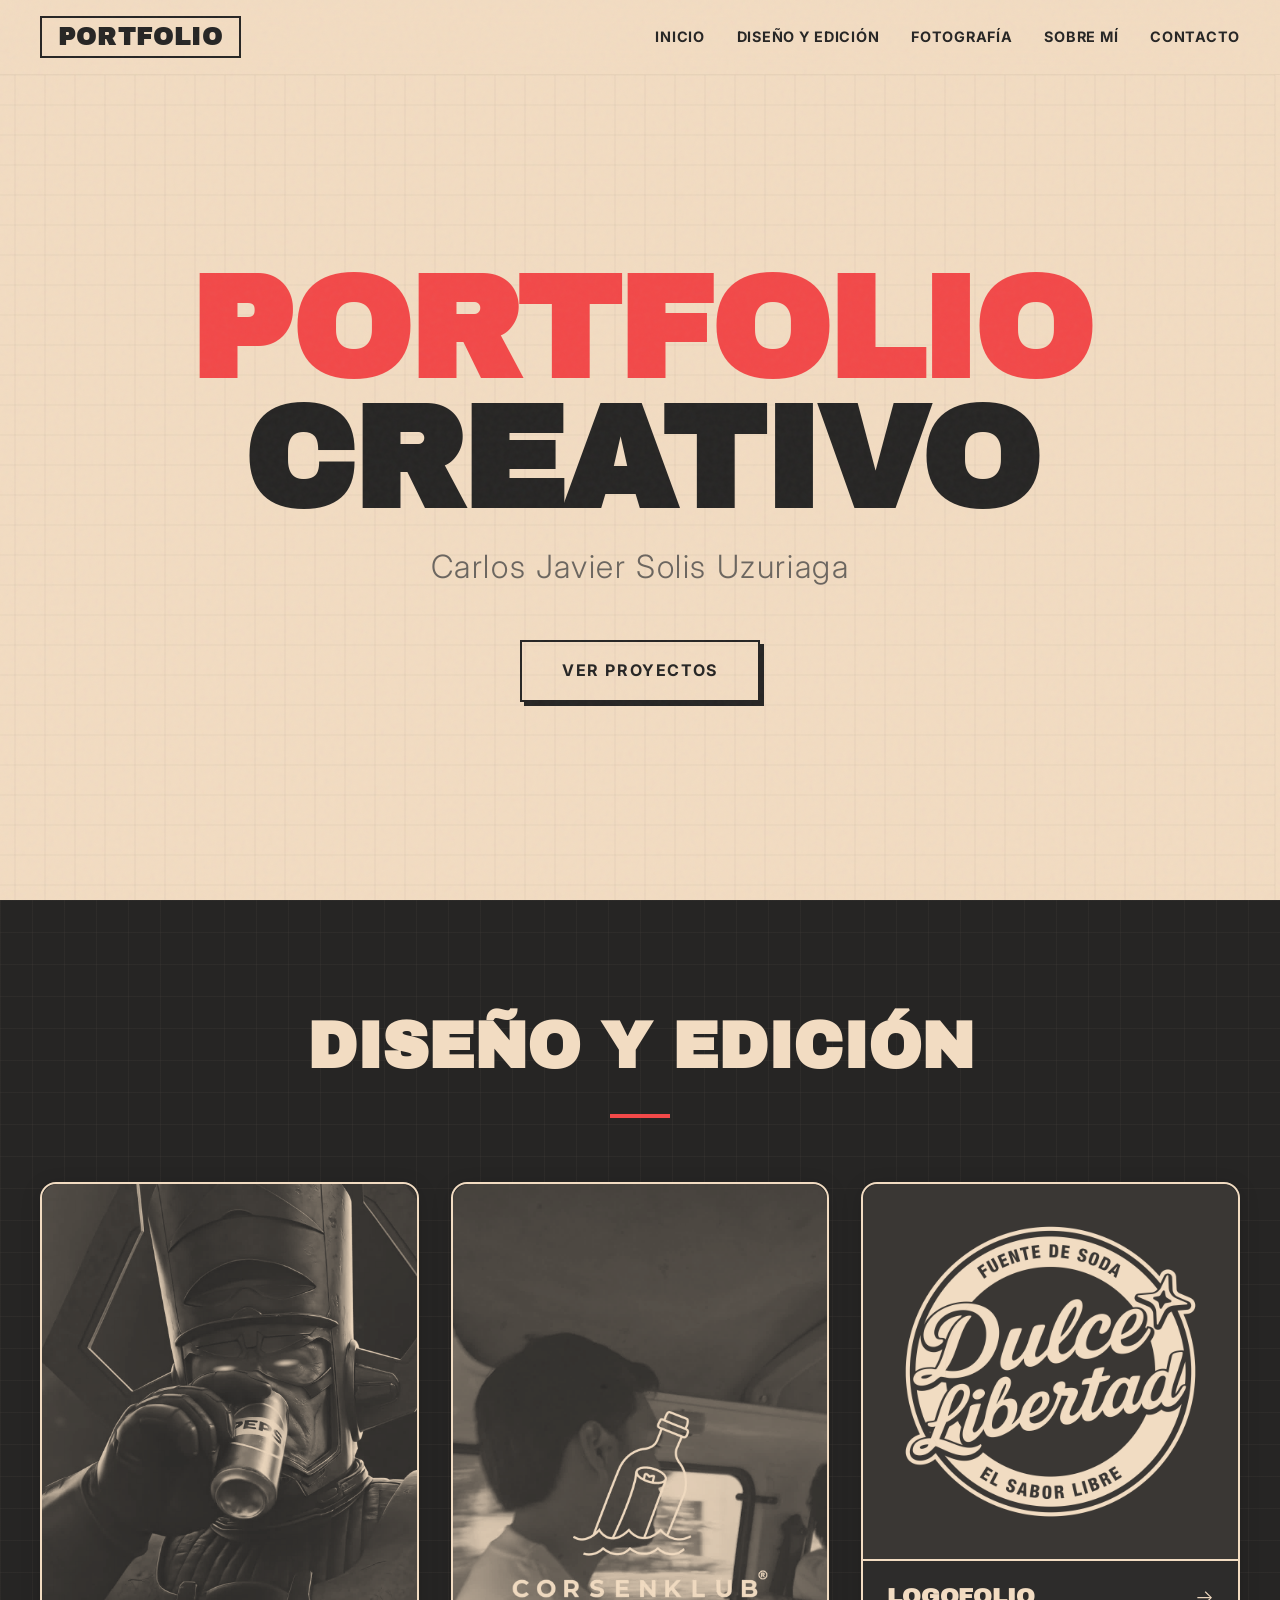
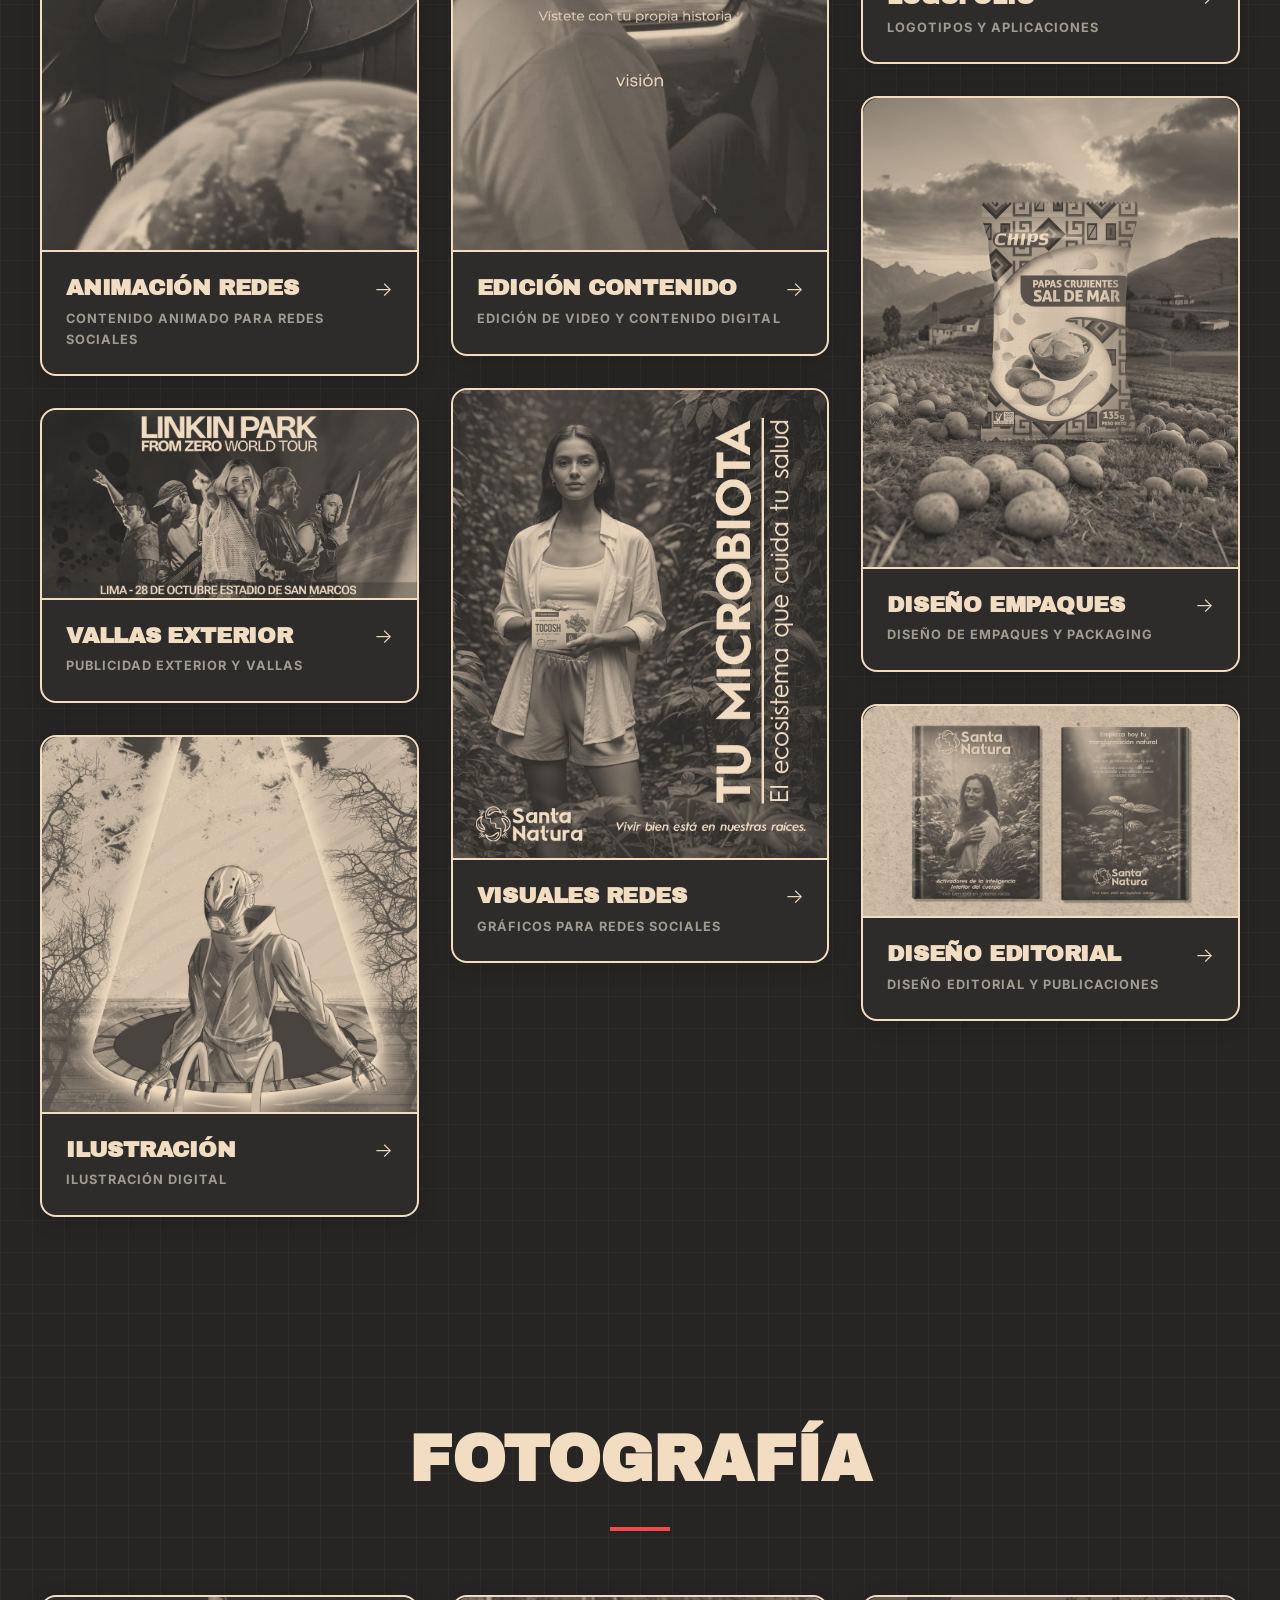
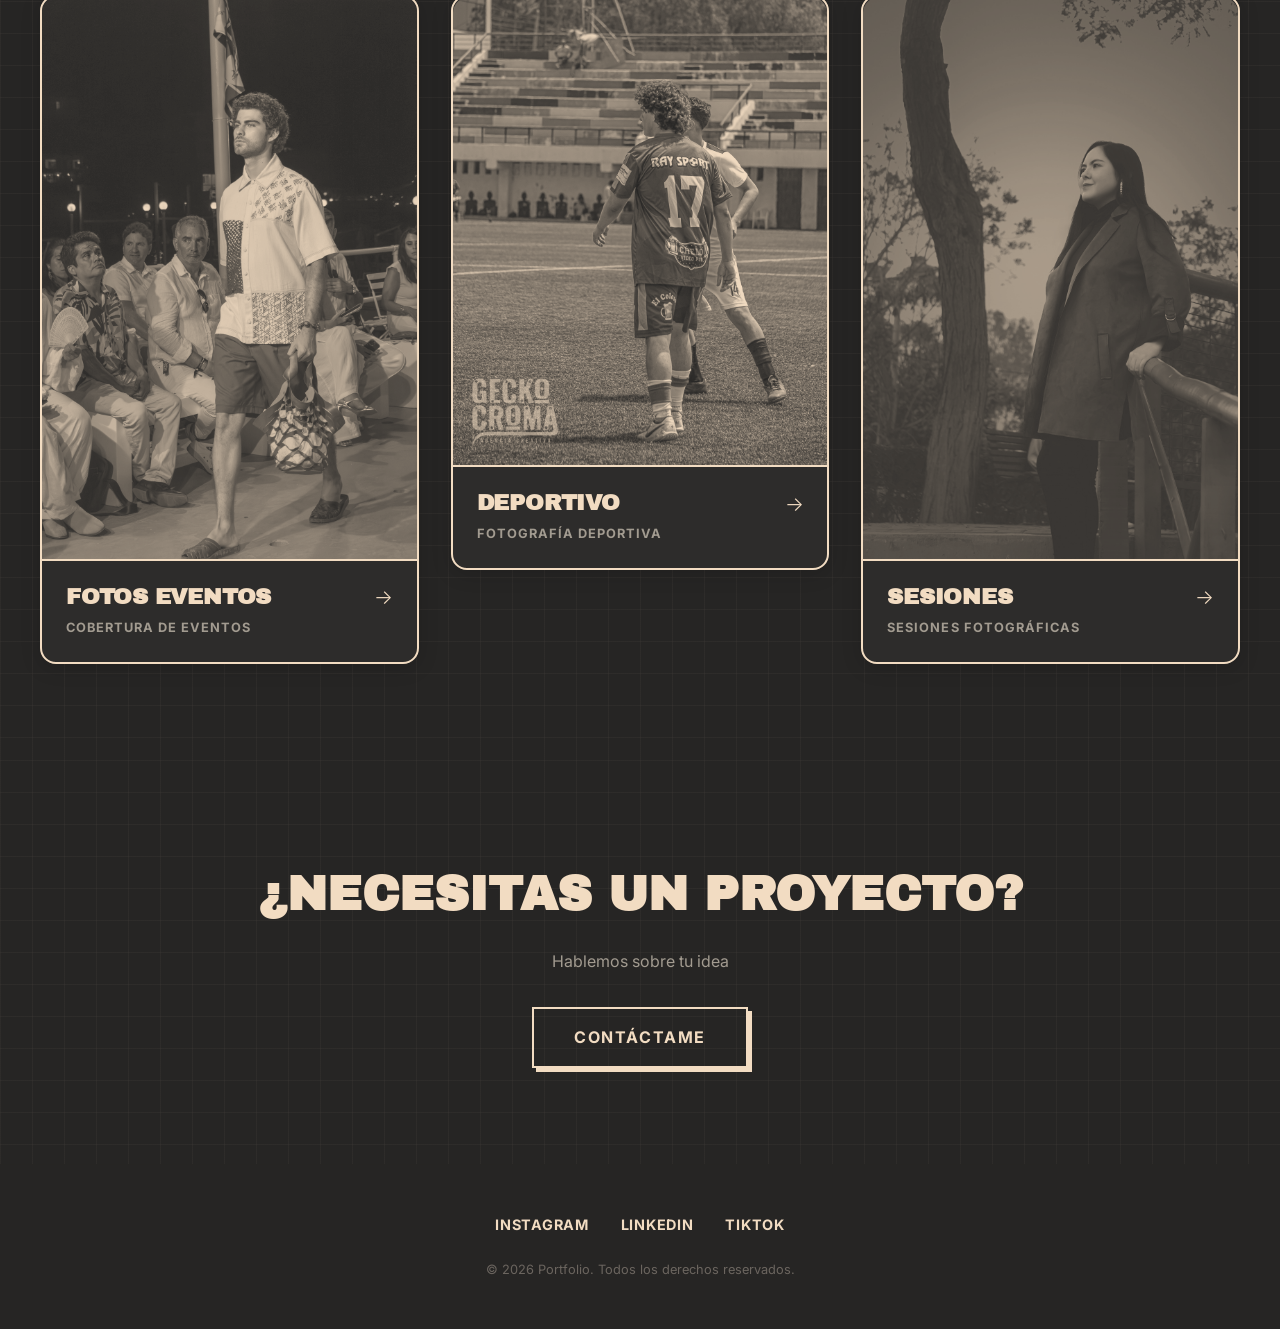
==== commit 9c30759b: "Update typography style: Archivo Black for display, Inter for body, Inter Light 300 for homepage nam" ====
--- a/index.html
+++ b/index.html
@@ -44,9 +44,11 @@
     <!-- Favicons -->
 
     <link rel="stylesheet" href="css/styles.css">
+    
+    
     <link rel="preconnect" href="https://fonts.googleapis.com">
     <link rel="preconnect" href="https://fonts.gstatic.com" crossorigin>
-    <link href="https://fonts.googleapis.com/css2?family=DM+Sans:wght@400;500;700&family=Noto+Sans:ital,wght@1,900&display=swap" rel="stylesheet">
+    <link href="https://fonts.googleapis.com/css2?family=Archivo+Black&family=Inter:ital,wght@0,300;0,400;0,500;0,600;0,700;1,300;1,400;1,500;1,600;1,700&display=swap" rel="stylesheet">
     <style>
         /* Efecto Duotono en Blanco y Negro con colores de la paleta (#262524 y #F2DCC2) */
         .editorial-grid .card-image img,
--- a/css/styles.css
+++ b/css/styles.css
@@ -50,11 +50,8 @@
 
 
 
-    --font-display: 'Noto Sans', sans-serif;
-
-
-
-    --font-body: 'DM Sans', sans-serif;
+    --font-display: 'Archivo Black', sans-serif;
+    --font-body: 'Inter', sans-serif;
 
 
 
@@ -595,13 +592,9 @@
 
 
 .hero-name {
-
-
-
     font-family: var(--font-body);
-
-
-
+    font-weight: 300 !important;
+    font-style: normal !important;
     font-size: clamp(1.2rem, 3vw, 2rem);
 
 
@@ -615,6 +608,43 @@
 
 
     letter-spacing: 0.15em;
+    text-transform: none;
+
+
+
+    animation: fadeInUp 1s ease-out 0.2s both;
+
+
+
+}
+
+
+
+
+
+
+
+.btn {
+
+
+
+    display: inline-block;
+
+
+
+    padding: 1rem 2rem;
+
+
+
+    background: var(--accent);
+
+
+
+    color: #F2DCC2;
+
+
+
+    font-weight: 600;
 
 
 
@@ -622,19 +652,1139 @@
 
 
 
-    animation: fadeInUp 1s ease-out 0.2s both;
-
-
-
-}
-
-
-
-
-
-
-
-.btn {
+    letter-spacing: 0.1em;
+
+
+
+    transition: all 0.3s;
+
+
+
+    animation: fadeInUp 1s ease-out 0.4s both;
+
+
+
+}
+
+
+
+
+
+
+
+.btn:hover {
+
+
+
+    background: var(--accent-secondary);
+
+
+
+    color: #F2DCC2;
+
+
+
+}
+
+
+
+
+
+
+
+.hero-bg {
+
+
+
+    position: absolute;
+
+
+
+    top: 0;
+
+
+
+    left: 0;
+
+
+
+    right: 0;
+
+
+
+    bottom: 0;
+
+
+
+    background: linear-gradient(135deg, #f8f8f8 0%, #f8f8f8 75%, rgba(160, 160, 160, 0.2) 100%);
+
+
+
+    z-index: 0;
+
+
+
+    overflow: hidden;
+
+
+
+}
+
+
+
+
+
+
+
+.hero-bg canvas {
+
+
+
+    position: absolute;
+
+
+
+    top: 0;
+
+
+
+    left: 0;
+
+
+
+    width: 100%;
+
+
+
+    height: 100%;
+
+
+
+    display: block;
+
+
+
+}
+
+
+
+
+
+
+
+/* Sections */
+
+
+
+.section {
+
+
+
+    padding: 6rem 2rem;
+
+
+
+    max-width: 1400px;
+
+
+
+    margin: 0 auto;
+
+
+
+}
+
+
+
+
+
+
+
+.section-title {
+
+
+
+    font-family: var(--font-display);
+
+
+
+    font-size: clamp(2rem, 5vw, 4rem);
+
+
+
+    font-weight: 700;
+
+
+
+    margin-bottom: 3rem;
+
+
+
+    text-align: center;
+
+
+
+    text-transform: uppercase;
+
+
+
+}
+
+
+
+
+
+
+
+.section-title::after {
+
+
+
+    content: '';
+
+
+
+    display: block;
+
+
+
+    width: 60px;
+
+
+
+    height: 4px;
+
+
+
+    background: var(--accent);
+
+
+
+    margin: 1rem auto 0;
+
+
+
+}
+
+
+
+
+
+
+
+/* Grid */
+
+
+
+.grid {
+
+
+
+    display: grid;
+
+
+
+    grid-template-columns: repeat(auto-fill, minmax(300px, 1fr));
+
+
+
+    gap: 2rem;
+
+
+
+}
+
+
+
+
+
+
+
+/* Cards */
+
+
+
+.card {
+
+
+
+    display: block;
+
+
+
+    background: var(--bg-secondary);
+
+
+
+    overflow: hidden;
+
+
+
+    transition: all 0.3s;
+
+
+
+}
+
+
+
+
+
+
+
+.card:hover {
+
+
+
+    transform: translateY(-10px);
+
+
+
+    box-shadow: 0 20px 40px rgba(97, 97, 97, 0.3);
+
+
+
+}
+
+
+
+
+
+
+
+.card-image {
+
+
+
+    aspect-ratio: 4/3;
+
+
+
+    overflow: hidden;
+
+
+
+}
+
+
+
+
+
+
+
+.card-image img,
+
+
+
+.card-image video {
+
+
+
+    width: 100%;
+
+
+
+    height: 100%;
+
+
+
+    object-fit: cover;
+
+
+
+    transition: transform 0.5s;
+
+
+
+}
+
+
+
+
+
+
+
+.card:hover .card-image img,
+
+
+
+.card:hover .card-image video {
+
+
+
+    transform: scale(1.1);
+
+
+
+}
+
+
+
+
+
+
+
+.card-content {
+
+
+
+    padding: 1.5rem;
+
+
+
+}
+
+
+
+
+
+
+
+.card-content h3 {
+
+
+
+    font-family: var(--font-display);
+
+
+
+    font-size: 1.3rem;
+
+
+
+    font-weight: 600;
+
+
+
+    margin-bottom: 0.5rem;
+
+
+
+    text-transform: uppercase;
+
+
+
+}
+
+
+
+
+
+
+
+.card-content p {
+
+
+
+    color: var(--text-muted);
+
+
+
+    font-size: 0.9rem;
+
+
+
+}
+
+
+
+
+
+
+
+/* CTA */
+
+
+
+.cta {
+
+
+
+    padding: 6rem 2rem;
+
+
+
+    text-align: center;
+
+
+
+    background: var(--bg-secondary);
+
+
+
+}
+
+
+
+
+
+
+
+.cta h2 {
+
+
+
+    font-family: var(--font-display);
+
+
+
+    font-size: clamp(2rem, 5vw, 3rem);
+
+
+
+    font-weight: 700;
+
+
+
+    margin-bottom: 1rem;
+
+
+
+    text-transform: uppercase;
+
+
+
+}
+
+
+
+
+
+
+
+.cta p {
+
+
+
+    color: var(--text-muted);
+
+
+
+    margin-bottom: 2rem;
+
+
+
+}
+
+
+
+
+
+
+
+/* Footer */
+
+
+
+.footer {
+
+
+
+    padding: 3rem 2rem;
+
+
+
+    text-align: center;
+
+
+
+    border-top: 1px solid #e0e0e0;
+
+
+
+}
+
+
+
+
+
+
+
+.footer-content {
+
+
+
+    display: flex;
+
+
+
+    justify-content: center;
+
+
+
+    gap: 2rem;
+
+
+
+    margin-bottom: 1.5rem;
+
+
+
+}
+
+
+
+
+
+
+
+.social {
+
+
+
+    font-size: 0.9rem;
+
+
+
+    text-transform: uppercase;
+
+
+
+    letter-spacing: 0.05em;
+
+
+
+    transition: color 0.3s;
+
+
+
+}
+
+
+
+
+
+
+
+.social:hover {
+
+
+
+    color: var(--accent);
+
+
+
+}
+
+
+
+
+
+
+
+.copyright {
+
+
+
+    color: var(--text-muted);
+
+
+
+    font-size: 0.8rem;
+
+
+
+}
+
+
+
+
+
+
+
+/* Animations */
+
+
+
+@keyframes fadeInUp {
+
+
+
+    from {
+
+
+
+        opacity: 0;
+
+
+
+        transform: translateY(30px);
+
+
+
+    }
+
+
+
+
+
+
+
+    to {
+
+
+
+        opacity: 1;
+
+
+
+        transform: translateY(0);
+
+
+
+    }
+
+
+
+}
+
+
+
+
+
+
+
+/* Responsive */
+
+
+
+@media (max-width: 768px) {
+
+
+
+    .menu-toggle {
+
+
+
+        display: flex;
+
+
+
+    }
+
+
+
+
+
+
+
+    .nav-menu {
+
+
+
+        position: fixed;
+
+
+
+        top: 0;
+
+
+
+        right: -100%;
+
+
+
+        width: 100%;
+
+
+
+        height: 100vh;
+
+
+
+        background: var(--bg);
+
+
+
+        flex-direction: column;
+
+
+
+        justify-content: center;
+
+
+
+        align-items: center;
+
+
+
+        gap: 2rem;
+
+
+
+        transition: right 0.3s;
+
+
+
+    }
+
+
+
+
+
+
+
+    .nav-menu.active {
+
+
+
+        right: 0;
+
+
+
+    }
+
+
+
+
+
+
+
+    .nav-link {
+
+
+
+        font-size: 1.5rem;
+
+
+
+    }
+
+
+
+
+
+
+
+    .grid {
+
+
+
+        grid-template-columns: 1fr;
+
+
+
+    }
+
+
+
+}
+
+
+
+
+
+
+
+/* Page headers for subpages */
+
+
+
+.page-header {
+
+
+
+    padding: 8rem 2rem 4rem;
+
+
+
+    text-align: center;
+
+
+
+}
+
+
+
+
+
+
+
+.page-title {
+
+
+
+    font-family: var(--font-display);
+
+
+
+    font-size: clamp(2.5rem, 8vw, 5rem);
+
+
+
+    font-weight: 800;
+
+
+
+    text-transform: uppercase;
+
+
+
+}
+
+
+
+
+
+
+
+.page-subtitle {
+
+
+
+    color: var(--text-muted);
+
+
+
+    margin-top: 1rem;
+
+
+
+}
+
+
+
+
+
+
+
+/* Gallery */
+
+
+
+.gallery {
+
+
+
+    padding: 2rem 0 !important;
+
+
+
+    max-width: 1200px !important;
+
+
+
+    width: calc(100% - 4rem) !important;
+
+
+
+    margin: 0 auto !important;
+
+
+
+}
+
+
+
+
+
+
+
+.gallery-grid {
+
+
+
+    display: grid;
+
+
+
+    grid-template-columns: repeat(3, 1fr);
+
+
+
+    gap: 1rem;
+
+
+
+    width: 100% !important;
+
+
+
+    max-width: 1200px !important;
+
+
+
+    margin: 0 auto !important;
+
+
+
+}
+
+
+
+
+
+
+
+.gallery-grid.cols-3 {
+
+
+
+    display: grid;
+
+
+
+}
+
+
+
+
+
+
+
+.gallery-grid.vertical-stack {
+
+
+
+    display: flex;
+
+
+
+    flex-direction: column;
+
+
+
+    gap: 20px;
+
+
+
+    max-width: 1080px;
+
+
+
+}
+
+
+
+
+
+
+
+.gallery-grid.vertical-stack .gallery-item.horizontal {
+
+
+
+    margin: 0;
+
+
+
+    padding: 0;
+
+
+
+    width: 100%;
+
+
+
+    max-width: 100%;
+
+
+
+    height: auto;
+
+
+
+    display: block;
+
+
+
+    flex-shrink: 0;
+
+
+
+}
+
+
+
+
+
+
+
+.gallery-grid.vertical-stack .gallery-item.horizontal img {
+
+
+
+    margin: 0;
+
+
+
+    padding: 0;
+
+
+
+    width: 100%;
+
+
+
+    height: auto;
+
+
+
+    display: block;
+
+
+
+    object-fit: contain;
+
+
+
+}
+
+
+
+
+
+
+
+
+
+
+
+
+
+
+
+.gallery-grid.vertical-stack .gallery-item.horizontal.imagen-3 img {
+
+
+
+    object-fit: fill;
+
+
+
+}
+
+
+
+
+
+
+
+.gallery-grid.masonry {
+
+
+
+    display: block;
+
+
+
+    column-count: 3;
+
+
+
+    column-gap: 1.2rem;
+
+
+
+}
+
+
+
+
+
+
+
+.gallery-grid.masonry .gallery-item {
 
 
 
@@ -642,6 +1792,1202 @@
 
 
 
+    width: 100%;
+
+
+
+    margin-bottom: 1.2rem;
+
+
+
+    break-inside: avoid;
+
+
+
+    overflow: hidden;
+
+
+
+}
+
+
+
+
+
+
+
+.gallery-grid.masonry .gallery-item img {
+
+
+
+    width: 100%;
+
+
+
+    height: auto;
+
+
+
+    display: block;
+
+
+
+    object-fit: contain;
+
+
+
+}
+
+
+
+
+
+
+
+.gallery-grid.masonry .gallery-item:hover img {
+
+
+
+    transform: scale(1);
+
+
+
+}
+
+
+
+
+
+
+
+@media (max-width: 768px) {
+
+
+
+    .gallery-grid {
+
+
+
+        grid-template-columns: repeat(2, 1fr);
+
+
+
+    }
+
+
+
+
+
+
+
+    .gallery-grid.masonry {
+
+
+
+        column-count: 2;
+
+
+
+    }
+
+
+
+}
+
+
+
+
+
+
+
+@media (max-width: 480px) {
+
+
+
+    .gallery-grid {
+
+
+
+        grid-template-columns: 1fr;
+
+
+
+    }
+
+
+
+
+
+
+
+    .gallery-grid.masonry {
+
+
+
+        column-count: 1;
+
+
+
+    }
+
+
+
+}
+
+
+
+
+
+
+
+.gallery-item {
+
+
+
+    overflow: hidden;
+
+
+
+    cursor: pointer;
+
+
+
+    margin: 0;
+
+
+
+    border-radius: 12px; /* Redondear esquinas en galerías */
+
+
+
+    transition: transform 0.3s ease; /* box-shadow 0.3s ease */
+
+
+
+}
+
+
+
+
+
+
+
+.gallery-item:hover {
+
+
+
+    transform: scale(1.03);
+
+
+
+    z-index: 2;
+
+
+
+    /* box-shadow: 0 10px 25px rgba(0, 0, 0, 0.3); */
+
+
+
+}
+
+
+
+
+
+
+
+.gallery-item img {
+
+
+
+    width: 100%;
+
+
+
+    height: 100%;
+
+
+
+    object-fit: cover;
+
+
+
+    transition: transform 0.3s;
+
+
+
+}
+
+
+
+
+
+
+
+.gallery-item:hover img {
+
+
+
+    transform: scale(1);
+
+
+
+}
+
+
+
+
+
+
+
+/* Videos */
+
+
+
+.video-item {
+
+
+
+    aspect-ratio: 9/16;
+
+
+
+    position: relative;
+
+
+
+    border-radius: 12px; /* Redondear esquinas de videos */
+
+
+
+    overflow: hidden;
+
+
+
+    transition: transform 0.3s ease; /* box-shadow 0.3s ease */
+
+
+
+}
+
+
+
+
+
+
+
+.video-item:hover {
+
+
+
+    transform: scale(1.03);
+
+
+
+    z-index: 2;
+
+
+
+    /* box-shadow: 0 10px 25px rgba(0, 0, 0, 0.3); */
+
+
+
+}
+
+
+
+
+
+
+
+.video-item video {
+
+
+
+    width: 100%;
+
+
+
+    height: 100%;
+
+
+
+    object-fit: cover;
+
+
+
+    transition: transform 0.3s;
+
+
+
+}
+
+
+
+
+
+
+
+.gallery-grid.vertical-stack .video-item.horizontal {
+
+
+
+    margin: 0;
+
+
+
+    padding: 0;
+
+
+
+    width: 100%;
+
+
+
+    max-width: 100%;
+
+
+
+    height: auto;
+
+
+
+    display: block;
+
+
+
+    flex-shrink: 0;
+
+
+
+    position: relative;
+
+
+
+    background: #e8e8e8;
+
+
+
+    aspect-ratio: auto !important;
+
+
+
+}
+
+
+
+
+
+
+
+.gallery-grid.vertical-stack .video-item.horizontal video {
+
+
+
+    margin: 0;
+
+
+
+    padding: 0;
+
+
+
+    width: 100%;
+
+
+
+    height: auto;
+
+
+
+    display: block;
+
+
+
+    object-fit: contain;
+
+
+
+    aspect-ratio: auto !important;
+
+
+
+}
+
+
+
+
+
+
+
+.gallery-grid.vertical-stack .video-item.horizontal:hover video {
+
+
+
+    transform: none !important;
+
+
+
+}
+
+
+
+
+
+
+
+.video-item.full {
+
+
+
+    aspect-ratio: auto;
+
+
+
+    min-height: 600px;
+
+
+
+}
+
+
+
+
+
+
+
+.video-item.full video {
+
+
+
+    object-fit: contain;
+
+
+
+    width: auto;
+
+
+
+    height: 100%;
+
+
+
+    max-width: 100%;
+
+
+
+}
+
+
+
+
+
+
+
+.video-item:hover video {
+
+
+
+    transform: scale(1);
+
+
+
+}
+
+
+
+
+
+
+
+.audio-toggle {
+
+
+
+    position: absolute;
+
+
+
+    bottom: 10px;
+
+
+
+    right: 10px;
+
+
+
+    width: 36px;
+
+
+
+    height: 36px;
+
+
+
+    border-radius: 50%;
+
+
+
+    background: rgba(0, 0, 0, 0.6);
+
+
+
+    color: #F2DCC2;
+
+
+
+    border: none;
+
+
+
+    cursor: pointer;
+
+
+
+    font-size: 16px;
+
+
+
+    opacity: 0;
+
+
+
+    transition: opacity 0.3s;
+
+
+
+    display: flex;
+
+
+
+    align-items: center;
+
+
+
+    justify-content: center;
+
+
+
+}
+
+
+
+
+
+
+
+.video-item:hover .audio-toggle {
+
+
+
+    opacity: 1;
+
+
+
+}
+
+
+
+
+
+
+
+.audio-toggle.active {
+
+
+
+    background: rgba(255, 255, 255, 0.2);
+
+
+
+}
+
+
+
+
+
+
+
+/* About page */
+
+
+
+.about {
+
+
+
+    padding: 8rem 2rem 4rem;
+
+
+
+    max-width: 800px;
+
+
+
+    margin: 0 auto;
+
+
+
+}
+
+
+
+
+
+
+
+.about-content {
+
+
+
+    display: grid;
+
+
+
+    grid-template-columns: 1fr;
+
+
+
+    gap: 3rem;
+
+
+
+}
+
+
+
+
+
+
+
+.about-image {
+
+
+
+    aspect-ratio: 1;
+
+
+
+    overflow: hidden;
+
+
+
+    background: var(--bg-secondary);
+
+
+
+}
+
+
+
+
+
+
+
+.about-image img {
+
+
+
+    width: 100%;
+
+
+
+    height: 100%;
+
+
+
+    object-fit: cover;
+
+
+
+}
+
+
+
+
+
+
+
+.about-text h2 {
+
+
+
+    font-family: var(--font-display);
+
+
+
+    font-size: 2rem;
+
+
+
+    font-weight: 700;
+
+
+
+    margin-bottom: 1.5rem;
+
+
+
+    text-transform: uppercase;
+
+
+
+}
+
+
+
+
+
+
+
+.about-text p {
+
+
+
+    color: var(--text-muted);
+
+
+
+    margin-bottom: 1rem;
+
+
+
+}
+
+
+
+
+
+
+
+.skills {
+
+
+
+    margin-top: 2rem;
+
+
+
+}
+
+
+
+
+
+
+
+.skills h3 {
+
+
+
+    font-family: var(--font-display);
+
+
+
+    font-size: 1.2rem;
+
+
+
+    margin-bottom: 1rem;
+
+
+
+    text-transform: uppercase;
+
+
+
+}
+
+
+
+
+
+
+
+.skills-list {
+
+
+
+    display: flex;
+
+
+
+    flex-wrap: wrap;
+
+
+
+    gap: 0.5rem;
+
+
+
+}
+
+
+
+
+
+
+
+.skill-tag {
+
+
+
+    padding: 0.5rem 1rem;
+
+
+
+    background: var(--bg-secondary);
+
+
+
+    font-size: 0.8rem;
+
+
+
+    text-transform: uppercase;
+
+
+
+    letter-spacing: 0.05em;
+
+
+
+}
+
+
+
+
+
+
+
+/* Contact page */
+
+
+
+.contact {
+
+
+
+    padding: 8rem 2rem 4rem;
+
+
+
+    max-width: 600px;
+
+
+
+    margin: 0 auto;
+
+
+
+    text-align: center;
+
+
+
+}
+
+
+
+
+
+
+
+.contact h1 {
+
+
+
+    font-family: var(--font-display);
+
+
+
+    font-size: clamp(2rem, 5vw, 3rem);
+
+
+
+    font-weight: 700;
+
+
+
+    margin-bottom: 2rem;
+
+
+
+}
+
+
+
+
+
+
+
+.contact-info {
+
+
+
+    display: flex;
+
+
+
+    flex-direction: column;
+
+
+
+    gap: 1.5rem;
+
+
+
+    margin-bottom: 3rem;
+
+
+
+}
+
+
+
+
+
+
+
+.contact-item {
+
+
+
+    display: flex;
+
+
+
+    align-items: center;
+
+
+
+    justify-content: center;
+
+
+
+    gap: 1rem;
+
+
+
+    font-size: 1.1rem;
+
+
+
+}
+
+
+
+
+
+
+
+.contact-item a {
+
+
+
+    color: var(--accent);
+
+
+
+    transition: color 0.3s;
+
+
+
+}
+
+
+
+
+
+
+
+.contact-item a:hover {
+
+
+
+    color: var(--accent-secondary);
+
+
+
+}
+
+
+
+
+
+
+
+.form {
+
+
+
+    display: flex;
+
+
+
+    flex-direction: column;
+
+
+
+    gap: 1rem;
+
+
+
+}
+
+
+
+
+
+
+
+.form-group {
+
+
+
+    text-align: left;
+
+
+
+}
+
+
+
+
+
+
+
+.form-group label {
+
+
+
+    display: block;
+
+
+
+    font-size: 0.8rem;
+
+
+
+    text-transform: uppercase;
+
+
+
+    letter-spacing: 0.1em;
+
+
+
+    margin-bottom: 0.5rem;
+
+
+
+    color: var(--text-muted);
+
+
+
+}
+
+
+
+
+
+
+
+.form-group input,
+
+
+
+.form-group textarea {
+
+
+
+    width: 100%;
+
+
+
+    padding: 1rem;
+
+
+
+    background: var(--bg-secondary);
+
+
+
+    border: 1px solid #d0d0d0;
+
+
+
+    color: var(--text);
+
+
+
+    font-family: var(--font-body);
+
+
+
+    font-size: 1rem;
+
+
+
+    transition: border-color 0.3s;
+
+
+
+}
+
+
+
+
+
+
+
+.form-group input:focus,
+
+
+
+.form-group textarea:focus {
+
+
+
+    outline: none;
+
+
+
+    border-color: var(--accent);
+
+
+
+}
+
+
+
+
+
+
+
+.form-group textarea {
+
+
+
+    min-height: 150px;
+
+
+
+    resize: vertical;
+
+
+
+}
+
+
+
+
+
+
+
+.submit-btn {
+
+
+
     padding: 1rem 2rem;
 
 
@@ -654,6 +3000,18 @@
 
 
 
+    border: none;
+
+
+
+    font-family: var(--font-body);
+
+
+
+    font-size: 1rem;
+
+
+
     font-weight: 600;
 
 
@@ -666,23 +3024,23 @@
 
 
 
+    cursor: pointer;
+
+
+
     transition: all 0.3s;
 
 
 
-    animation: fadeInUp 1s ease-out 0.4s both;
-
-
-
-}
-
-
-
-
-
-
-
-.btn:hover {
+}
+
+
+
+
+
+
+
+.submit-btn:hover {
 
 
 
@@ -702,7 +3060,247 @@
 
 
 
-.hero-bg {
+@media (min-width: 768px) {
+
+
+
+    .about-content {
+
+
+
+        grid-template-columns: 300px 1fr;
+
+
+
+    }
+
+
+
+}
+
+
+
+
+
+
+
+.gallery-section-title {
+
+
+
+    font-family: var(--font-display);
+
+
+
+    font-size: clamp(1.5rem, 3vw, 2.5rem);
+
+
+
+    font-weight: 700;
+
+
+
+    text-transform: uppercase;
+
+
+
+    margin: 3rem 0 1.5rem;
+
+
+
+    text-align: center;
+
+
+
+    color: var(--text);
+
+
+
+}
+
+
+
+
+
+
+
+.gallery-section-title::after {
+
+
+
+    content: '';
+
+
+
+    display: block;
+
+
+
+    width: 40px;
+
+
+
+    height: 3px;
+
+
+
+    background: var(--accent);
+
+
+
+    margin: 0.5rem auto 0;
+
+
+
+}
+
+
+
+
+
+
+
+.gallery-section:first-of-type .gallery-section-title {
+
+
+
+    margin-top: 0;
+
+
+
+}
+
+
+
+
+
+
+
+.gallery-section + .gallery-section {
+
+
+
+    margin-top: 1rem;
+
+
+
+}
+
+
+
+
+
+
+
+/* Lightbox */
+
+
+
+#lightbox {
+
+
+
+    display: none;
+
+
+
+    position: fixed;
+
+
+
+    top: 0;
+
+
+
+    left: 0;
+
+
+
+    width: 100%;
+
+
+
+    height: 100%;
+
+
+
+    background: rgba(0, 0, 0, 0.6);
+
+
+
+    z-index: 1000;
+
+
+
+    justify-content: center;
+
+
+
+    align-items: center;
+
+
+
+    padding: 2rem;
+
+
+
+}
+
+
+
+
+
+
+
+#lightbox.active {
+
+
+
+    display: flex;
+
+
+
+}
+
+
+
+
+
+
+
+#lightbox img {
+
+
+
+    max-width: 100%;
+
+
+
+    max-height: 85vh;
+
+
+
+    object-fit: contain;
+
+
+
+    border-radius: 8px;
+
+
+
+    box-shadow: 0 20px 60px rgba(0, 0, 0, 0.5);
+
+
+
+}
+
+
+
+
+
+
+
+.lightbox-close {
 
 
 
@@ -710,27 +3308,311 @@
 
 
 
-    top: 0;
-
-
-
-    left: 0;
-
-
-
-    right: 0;
-
-
-
-    bottom: 0;
-
-
-
-    background: linear-gradient(135deg, #f8f8f8 0%, #f8f8f8 75%, rgba(160, 160, 160, 0.2) 100%);
-
-
-
-    z-index: 0;
+    top: 20px;
+
+
+
+    right: 20px;
+
+
+
+    width: 40px;
+
+
+
+    height: 40px;
+
+
+
+    background: rgba(255, 255, 255, 0.2);
+
+
+
+    border: none;
+
+
+
+    color: #F2DCC2;
+
+
+
+    font-size: 30px;
+
+
+
+    cursor: pointer;
+
+
+
+    border-radius: 50%;
+
+
+
+    display: flex;
+
+
+
+    align-items: center;
+
+
+
+    justify-content: center;
+
+
+
+    transition: background 0.3s;
+
+
+
+}
+
+
+
+
+
+
+
+.lightbox-close:hover {
+
+
+
+    background: rgba(255, 255, 255, 0.3);
+
+
+
+}
+
+
+
+
+
+
+
+/* =========================================================================
+
+
+
+   TEMA EDITORIAL CREATIVO (ARENA Y REJILLA DE CARBÓN)
+
+
+
+   ========================================================================= */
+
+
+
+
+
+
+
+/* Textura táctil de grano de papel en el fondo */
+
+
+
+body::before {
+
+
+
+    content: "";
+
+
+
+    position: fixed;
+
+
+
+    top: 0; left: 0; width: 100vw; height: 100vh;
+
+
+
+    opacity: 0.035;
+
+
+
+    pointer-events: none;
+
+
+
+    z-index: 9999;
+
+
+
+    background-image: url("data:image/svg+xml,%3Csvg viewBox='0 0 200 200' xmlns='http://www.w3.org/2000/svg'%3E%3Cfilter id='noiseFilter'%3E%3CfeTurbulence type='fractalNoise' baseFrequency='0.8' numOctaves='3' stitchTiles='stitch'/%3E%3C/filter%3E%3Crect width='100%25' height='100%25' filter='url(%23noiseFilter)'/%3E%3C/svg%3E");
+
+
+
+}
+
+
+
+
+
+
+
+body {
+
+
+
+    background-color: var(--bg);
+
+
+
+    background-image: 
+
+
+
+        linear-gradient(rgba(38, 37, 36, 0.05) 1px, transparent 1px),
+
+
+
+        linear-gradient(90deg, rgba(38, 37, 36, 0.05) 1px, transparent 1px);
+
+
+
+    background-size: 32px 32px, 32px 32px;
+
+
+
+    background-position: center;
+
+
+
+    background-repeat: repeat;
+
+
+
+    color: var(--text);
+
+
+
+    transition: background-color 0.4s ease, color 0.4s ease;
+
+
+
+}
+
+
+
+
+
+
+
+/* Header estilizado */
+
+
+
+.header {
+
+
+
+    background: rgba(242, 220, 194, 0.85);
+
+
+
+    border-bottom: 1px solid rgba(38, 37, 36, 0.05);
+
+
+
+    backdrop-filter: blur(15px);
+
+
+
+    transition: all 0.3s ease;
+
+
+
+}
+
+
+
+.logo {
+
+
+
+    color: var(--text);
+
+
+
+    font-weight: 800;
+
+
+
+    letter-spacing: 0.05em;
+
+
+
+}
+
+
+
+.nav-link {
+
+
+
+    color: var(--text);
+
+
+
+    font-weight: 700;
+
+
+
+    transition: color 0.3s ease;
+
+
+
+}
+
+
+
+.nav-link:hover {
+
+
+
+    color: var(--accent);
+
+
+
+}
+
+
+
+.menu-toggle span {
+
+
+
+    background: var(--text);
+
+
+
+}
+
+
+
+
+
+
+
+/* Hero Adaptado */
+
+
+
+.hero {
+
+
+
+    background: transparent;
+
+
+
+    color: var(--text);
+
+
+
+    padding-top: 100px;
+
+
+
+    position: relative;
 
 
 
@@ -742,75 +3624,11 @@
 
 
 
-
-
-
-
-.hero-bg canvas {
-
-
-
-    position: absolute;
-
-
-
-    top: 0;
-
-
-
-    left: 0;
-
-
-
-    width: 100%;
-
-
-
-    height: 100%;
-
-
-
-    display: block;
-
-
-
-}
-
-
-
-
-
-
-
-/* Sections */
-
-
-
-.section {
-
-
-
-    padding: 6rem 2rem;
-
-
-
-    max-width: 1400px;
-
-
-
-    margin: 0 auto;
-
-
-
-}
-
-
-
-
-
-
-
-.section-title {
+.hero-title {
+
+
+
+    color: var(--text);
 
 
 
@@ -818,19 +3636,23 @@
 
 
 
-    font-size: clamp(2rem, 5vw, 4rem);
-
-
-
-    font-weight: 700;
-
-
-
-    margin-bottom: 3rem;
-
-
-
-    text-align: center;
+    font-size: clamp(4rem, 12vw, 9rem);
+
+
+
+    font-weight: 800;
+
+
+
+    line-height: 0.9;
+
+
+
+    letter-spacing: -0.02em;
+
+
+
+    margin-bottom: 1rem;
 
 
 
@@ -842,247 +3664,19 @@
 
 
 
-
-
-
-
-.section-title::after {
-
-
-
-    content: '';
-
-
-
-    display: block;
-
-
-
-    width: 60px;
-
-
-
-    height: 4px;
-
-
-
-    background: var(--accent);
-
-
-
-    margin: 1rem auto 0;
-
-
-
-}
-
-
-
-
-
-
-
-/* Grid */
-
-
-
-.grid {
-
-
-
-    display: grid;
-
-
-
-    grid-template-columns: repeat(auto-fill, minmax(300px, 1fr));
-
-
-
-    gap: 2rem;
-
-
-
-}
-
-
-
-
-
-
-
-/* Cards */
-
-
-
-.card {
-
-
-
-    display: block;
-
-
-
-    background: var(--bg-secondary);
-
-
-
-    overflow: hidden;
-
-
-
-    transition: all 0.3s;
-
-
-
-}
-
-
-
-
-
-
-
-.card:hover {
-
-
-
-    transform: translateY(-10px);
-
-
-
-    box-shadow: 0 20px 40px rgba(97, 97, 97, 0.3);
-
-
-
-}
-
-
-
-
-
-
-
-.card-image {
-
-
-
-    aspect-ratio: 4/3;
-
-
-
-    overflow: hidden;
-
-
-
-}
-
-
-
-
-
-
-
-.card-image img,
-
-
-
-.card-image video {
-
-
-
-    width: 100%;
-
-
-
-    height: 100%;
-
-
-
-    object-fit: cover;
-
-
-
-    transition: transform 0.5s;
-
-
-
-}
-
-
-
-
-
-
-
-.card:hover .card-image img,
-
-
-
-.card:hover .card-image video {
-
-
-
-    transform: scale(1.1);
-
-
-
-}
-
-
-
-
-
-
-
-.card-content {
-
-
-
-    padding: 1.5rem;
-
-
-
-}
-
-
-
-
-
-
-
-.card-content h3 {
-
-
-
-    font-family: var(--font-display);
-
-
-
-    font-size: 1.3rem;
-
-
-
-    font-weight: 600;
-
-
-
-    margin-bottom: 0.5rem;
-
-
-
-    text-transform: uppercase;
-
-
-
-}
-
-
-
-
-
-
-
-.card-content p {
+.hero-title span {
+
+
+
+    color: var(--accent);
+
+
+
+}
+
+
+
+.hero-name {
 
 
 
@@ -1090,2623 +3684,16 @@
 
 
 
-    font-size: 0.9rem;
-
-
-
-}
-
-
-
-
-
-
-
-/* CTA */
-
-
-
-.cta {
-
-
-
-    padding: 6rem 2rem;
-
-
-
-    text-align: center;
-
-
-
-    background: var(--bg-secondary);
-
-
-
-}
-
-
-
-
-
-
-
-.cta h2 {
-
-
-
-    font-family: var(--font-display);
-
-
-
-    font-size: clamp(2rem, 5vw, 3rem);
-
-
-
-    font-weight: 700;
-
-
-
-    margin-bottom: 1rem;
-
-
-
-    text-transform: uppercase;
-
-
-
-}
-
-
-
-
-
-
-
-.cta p {
-
-
-
-    color: var(--text-muted);
-
-
-
-    margin-bottom: 2rem;
-
-
-
-}
-
-
-
-
-
-
-
-/* Footer */
-
-
-
-.footer {
-
-
-
-    padding: 3rem 2rem;
-
-
-
-    text-align: center;
-
-
-
-    border-top: 1px solid #e0e0e0;
-
-
-
-}
-
-
-
-
-
-
-
-.footer-content {
-
-
-
-    display: flex;
-
-
-
-    justify-content: center;
-
-
-
-    gap: 2rem;
-
-
-
-    margin-bottom: 1.5rem;
-
-
-
-}
-
-
-
-
-
-
-
-.social {
-
-
-
-    font-size: 0.9rem;
-
-
-
-    text-transform: uppercase;
+    font-size: clamp(1.2rem, 3vw, 2rem);
+
+
+
+    font-weight: 500;
 
 
 
     letter-spacing: 0.05em;
-
-
-
-    transition: color 0.3s;
-
-
-
-}
-
-
-
-
-
-
-
-.social:hover {
-
-
-
-    color: var(--accent);
-
-
-
-}
-
-
-
-
-
-
-
-.copyright {
-
-
-
-    color: var(--text-muted);
-
-
-
-    font-size: 0.8rem;
-
-
-
-}
-
-
-
-
-
-
-
-/* Animations */
-
-
-
-@keyframes fadeInUp {
-
-
-
-    from {
-
-
-
-        opacity: 0;
-
-
-
-        transform: translateY(30px);
-
-
-
-    }
-
-
-
-
-
-
-
-    to {
-
-
-
-        opacity: 1;
-
-
-
-        transform: translateY(0);
-
-
-
-    }
-
-
-
-}
-
-
-
-
-
-
-
-/* Responsive */
-
-
-
-@media (max-width: 768px) {
-
-
-
-    .menu-toggle {
-
-
-
-        display: flex;
-
-
-
-    }
-
-
-
-
-
-
-
-    .nav-menu {
-
-
-
-        position: fixed;
-
-
-
-        top: 0;
-
-
-
-        right: -100%;
-
-
-
-        width: 100%;
-
-
-
-        height: 100vh;
-
-
-
-        background: var(--bg);
-
-
-
-        flex-direction: column;
-
-
-
-        justify-content: center;
-
-
-
-        align-items: center;
-
-
-
-        gap: 2rem;
-
-
-
-        transition: right 0.3s;
-
-
-
-    }
-
-
-
-
-
-
-
-    .nav-menu.active {
-
-
-
-        right: 0;
-
-
-
-    }
-
-
-
-
-
-
-
-    .nav-link {
-
-
-
-        font-size: 1.5rem;
-
-
-
-    }
-
-
-
-
-
-
-
-    .grid {
-
-
-
-        grid-template-columns: 1fr;
-
-
-
-    }
-
-
-
-}
-
-
-
-
-
-
-
-/* Page headers for subpages */
-
-
-
-.page-header {
-
-
-
-    padding: 8rem 2rem 4rem;
-
-
-
-    text-align: center;
-
-
-
-}
-
-
-
-
-
-
-
-.page-title {
-
-
-
-    font-family: var(--font-display);
-
-
-
-    font-size: clamp(2.5rem, 8vw, 5rem);
-
-
-
-    font-weight: 800;
-
-
-
-    text-transform: uppercase;
-
-
-
-}
-
-
-
-
-
-
-
-.page-subtitle {
-
-
-
-    color: var(--text-muted);
-
-
-
-    margin-top: 1rem;
-
-
-
-}
-
-
-
-
-
-
-
-/* Gallery */
-
-
-
-.gallery {
-
-
-
-    padding: 2rem 0 !important;
-
-
-
-    max-width: 1200px !important;
-
-
-
-    width: calc(100% - 4rem) !important;
-
-
-
-    margin: 0 auto !important;
-
-
-
-}
-
-
-
-
-
-
-
-.gallery-grid {
-
-
-
-    display: grid;
-
-
-
-    grid-template-columns: repeat(3, 1fr);
-
-
-
-    gap: 1rem;
-
-
-
-    width: 100% !important;
-
-
-
-    max-width: 1200px !important;
-
-
-
-    margin: 0 auto !important;
-
-
-
-}
-
-
-
-
-
-
-
-.gallery-grid.cols-3 {
-
-
-
-    display: grid;
-
-
-
-}
-
-
-
-
-
-
-
-.gallery-grid.vertical-stack {
-
-
-
-    display: flex;
-
-
-
-    flex-direction: column;
-
-
-
-    gap: 20px;
-
-
-
-    max-width: 1080px;
-
-
-
-}
-
-
-
-
-
-
-
-.gallery-grid.vertical-stack .gallery-item.horizontal {
-
-
-
-    margin: 0;
-
-
-
-    padding: 0;
-
-
-
-    width: 100%;
-
-
-
-    max-width: 100%;
-
-
-
-    height: auto;
-
-
-
-    display: block;
-
-
-
-    flex-shrink: 0;
-
-
-
-}
-
-
-
-
-
-
-
-.gallery-grid.vertical-stack .gallery-item.horizontal img {
-
-
-
-    margin: 0;
-
-
-
-    padding: 0;
-
-
-
-    width: 100%;
-
-
-
-    height: auto;
-
-
-
-    display: block;
-
-
-
-    object-fit: contain;
-
-
-
-}
-
-
-
-
-
-
-
-
-
-
-
-
-
-
-
-.gallery-grid.vertical-stack .gallery-item.horizontal.imagen-3 img {
-
-
-
-    object-fit: fill;
-
-
-
-}
-
-
-
-
-
-
-
-.gallery-grid.masonry {
-
-
-
-    display: block;
-
-
-
-    column-count: 3;
-
-
-
-    column-gap: 1.2rem;
-
-
-
-}
-
-
-
-
-
-
-
-.gallery-grid.masonry .gallery-item {
-
-
-
-    display: inline-block;
-
-
-
-    width: 100%;
-
-
-
-    margin-bottom: 1.2rem;
-
-
-
-    break-inside: avoid;
-
-
-
-    overflow: hidden;
-
-
-
-}
-
-
-
-
-
-
-
-.gallery-grid.masonry .gallery-item img {
-
-
-
-    width: 100%;
-
-
-
-    height: auto;
-
-
-
-    display: block;
-
-
-
-    object-fit: contain;
-
-
-
-}
-
-
-
-
-
-
-
-.gallery-grid.masonry .gallery-item:hover img {
-
-
-
-    transform: scale(1);
-
-
-
-}
-
-
-
-
-
-
-
-@media (max-width: 768px) {
-
-
-
-    .gallery-grid {
-
-
-
-        grid-template-columns: repeat(2, 1fr);
-
-
-
-    }
-
-
-
-
-
-
-
-    .gallery-grid.masonry {
-
-
-
-        column-count: 2;
-
-
-
-    }
-
-
-
-}
-
-
-
-
-
-
-
-@media (max-width: 480px) {
-
-
-
-    .gallery-grid {
-
-
-
-        grid-template-columns: 1fr;
-
-
-
-    }
-
-
-
-
-
-
-
-    .gallery-grid.masonry {
-
-
-
-        column-count: 1;
-
-
-
-    }
-
-
-
-}
-
-
-
-
-
-
-
-.gallery-item {
-
-
-
-    overflow: hidden;
-
-
-
-    cursor: pointer;
-
-
-
-    margin: 0;
-
-
-
-    border-radius: 12px; /* Redondear esquinas en galerías */
-
-
-
-    transition: transform 0.3s ease; /* box-shadow 0.3s ease */
-
-
-
-}
-
-
-
-
-
-
-
-.gallery-item:hover {
-
-
-
-    transform: scale(1.03);
-
-
-
-    z-index: 2;
-
-
-
-    /* box-shadow: 0 10px 25px rgba(0, 0, 0, 0.3); */
-
-
-
-}
-
-
-
-
-
-
-
-.gallery-item img {
-
-
-
-    width: 100%;
-
-
-
-    height: 100%;
-
-
-
-    object-fit: cover;
-
-
-
-    transition: transform 0.3s;
-
-
-
-}
-
-
-
-
-
-
-
-.gallery-item:hover img {
-
-
-
-    transform: scale(1);
-
-
-
-}
-
-
-
-
-
-
-
-/* Videos */
-
-
-
-.video-item {
-
-
-
-    aspect-ratio: 9/16;
-
-
-
-    position: relative;
-
-
-
-    border-radius: 12px; /* Redondear esquinas de videos */
-
-
-
-    overflow: hidden;
-
-
-
-    transition: transform 0.3s ease; /* box-shadow 0.3s ease */
-
-
-
-}
-
-
-
-
-
-
-
-.video-item:hover {
-
-
-
-    transform: scale(1.03);
-
-
-
-    z-index: 2;
-
-
-
-    /* box-shadow: 0 10px 25px rgba(0, 0, 0, 0.3); */
-
-
-
-}
-
-
-
-
-
-
-
-.video-item video {
-
-
-
-    width: 100%;
-
-
-
-    height: 100%;
-
-
-
-    object-fit: cover;
-
-
-
-    transition: transform 0.3s;
-
-
-
-}
-
-
-
-
-
-
-
-.gallery-grid.vertical-stack .video-item.horizontal {
-
-
-
-    margin: 0;
-
-
-
-    padding: 0;
-
-
-
-    width: 100%;
-
-
-
-    max-width: 100%;
-
-
-
-    height: auto;
-
-
-
-    display: block;
-
-
-
-    flex-shrink: 0;
-
-
-
-    position: relative;
-
-
-
-    background: #e8e8e8;
-
-
-
-    aspect-ratio: auto !important;
-
-
-
-}
-
-
-
-
-
-
-
-.gallery-grid.vertical-stack .video-item.horizontal video {
-
-
-
-    margin: 0;
-
-
-
-    padding: 0;
-
-
-
-    width: 100%;
-
-
-
-    height: auto;
-
-
-
-    display: block;
-
-
-
-    object-fit: contain;
-
-
-
-    aspect-ratio: auto !important;
-
-
-
-}
-
-
-
-
-
-
-
-.gallery-grid.vertical-stack .video-item.horizontal:hover video {
-
-
-
-    transform: none !important;
-
-
-
-}
-
-
-
-
-
-
-
-.video-item.full {
-
-
-
-    aspect-ratio: auto;
-
-
-
-    min-height: 600px;
-
-
-
-}
-
-
-
-
-
-
-
-.video-item.full video {
-
-
-
-    object-fit: contain;
-
-
-
-    width: auto;
-
-
-
-    height: 100%;
-
-
-
-    max-width: 100%;
-
-
-
-}
-
-
-
-
-
-
-
-.video-item:hover video {
-
-
-
-    transform: scale(1);
-
-
-
-}
-
-
-
-
-
-
-
-.audio-toggle {
-
-
-
-    position: absolute;
-
-
-
-    bottom: 10px;
-
-
-
-    right: 10px;
-
-
-
-    width: 36px;
-
-
-
-    height: 36px;
-
-
-
-    border-radius: 50%;
-
-
-
-    background: rgba(0, 0, 0, 0.6);
-
-
-
-    color: #F2DCC2;
-
-
-
-    border: none;
-
-
-
-    cursor: pointer;
-
-
-
-    font-size: 16px;
-
-
-
-    opacity: 0;
-
-
-
-    transition: opacity 0.3s;
-
-
-
-    display: flex;
-
-
-
-    align-items: center;
-
-
-
-    justify-content: center;
-
-
-
-}
-
-
-
-
-
-
-
-.video-item:hover .audio-toggle {
-
-
-
-    opacity: 1;
-
-
-
-}
-
-
-
-
-
-
-
-.audio-toggle.active {
-
-
-
-    background: rgba(255, 255, 255, 0.2);
-
-
-
-}
-
-
-
-
-
-
-
-/* About page */
-
-
-
-.about {
-
-
-
-    padding: 8rem 2rem 4rem;
-
-
-
-    max-width: 800px;
-
-
-
-    margin: 0 auto;
-
-
-
-}
-
-
-
-
-
-
-
-.about-content {
-
-
-
-    display: grid;
-
-
-
-    grid-template-columns: 1fr;
-
-
-
-    gap: 3rem;
-
-
-
-}
-
-
-
-
-
-
-
-.about-image {
-
-
-
-    aspect-ratio: 1;
-
-
-
-    overflow: hidden;
-
-
-
-    background: var(--bg-secondary);
-
-
-
-}
-
-
-
-
-
-
-
-.about-image img {
-
-
-
-    width: 100%;
-
-
-
-    height: 100%;
-
-
-
-    object-fit: cover;
-
-
-
-}
-
-
-
-
-
-
-
-.about-text h2 {
-
-
-
-    font-family: var(--font-display);
-
-
-
-    font-size: 2rem;
-
-
-
-    font-weight: 700;
-
-
-
-    margin-bottom: 1.5rem;
-
-
-
-    text-transform: uppercase;
-
-
-
-}
-
-
-
-
-
-
-
-.about-text p {
-
-
-
-    color: var(--text-muted);
-
-
-
-    margin-bottom: 1rem;
-
-
-
-}
-
-
-
-
-
-
-
-.skills {
-
-
-
-    margin-top: 2rem;
-
-
-
-}
-
-
-
-
-
-
-
-.skills h3 {
-
-
-
-    font-family: var(--font-display);
-
-
-
-    font-size: 1.2rem;
-
-
-
-    margin-bottom: 1rem;
-
-
-
-    text-transform: uppercase;
-
-
-
-}
-
-
-
-
-
-
-
-.skills-list {
-
-
-
-    display: flex;
-
-
-
-    flex-wrap: wrap;
-
-
-
-    gap: 0.5rem;
-
-
-
-}
-
-
-
-
-
-
-
-.skill-tag {
-
-
-
-    padding: 0.5rem 1rem;
-
-
-
-    background: var(--bg-secondary);
-
-
-
-    font-size: 0.8rem;
-
-
-
-    text-transform: uppercase;
-
-
-
-    letter-spacing: 0.05em;
-
-
-
-}
-
-
-
-
-
-
-
-/* Contact page */
-
-
-
-.contact {
-
-
-
-    padding: 8rem 2rem 4rem;
-
-
-
-    max-width: 600px;
-
-
-
-    margin: 0 auto;
-
-
-
-    text-align: center;
-
-
-
-}
-
-
-
-
-
-
-
-.contact h1 {
-
-
-
-    font-family: var(--font-display);
-
-
-
-    font-size: clamp(2rem, 5vw, 3rem);
-
-
-
-    font-weight: 700;
-
-
-
-    margin-bottom: 2rem;
-
-
-
-}
-
-
-
-
-
-
-
-.contact-info {
-
-
-
-    display: flex;
-
-
-
-    flex-direction: column;
-
-
-
-    gap: 1.5rem;
-
-
-
-    margin-bottom: 3rem;
-
-
-
-}
-
-
-
-
-
-
-
-.contact-item {
-
-
-
-    display: flex;
-
-
-
-    align-items: center;
-
-
-
-    justify-content: center;
-
-
-
-    gap: 1rem;
-
-
-
-    font-size: 1.1rem;
-
-
-
-}
-
-
-
-
-
-
-
-.contact-item a {
-
-
-
-    color: var(--accent);
-
-
-
-    transition: color 0.3s;
-
-
-
-}
-
-
-
-
-
-
-
-.contact-item a:hover {
-
-
-
-    color: var(--accent-secondary);
-
-
-
-}
-
-
-
-
-
-
-
-.form {
-
-
-
-    display: flex;
-
-
-
-    flex-direction: column;
-
-
-
-    gap: 1rem;
-
-
-
-}
-
-
-
-
-
-
-
-.form-group {
-
-
-
-    text-align: left;
-
-
-
-}
-
-
-
-
-
-
-
-.form-group label {
-
-
-
-    display: block;
-
-
-
-    font-size: 0.8rem;
-
-
-
-    text-transform: uppercase;
-
-
-
-    letter-spacing: 0.1em;
-
-
-
-    margin-bottom: 0.5rem;
-
-
-
-    color: var(--text-muted);
-
-
-
-}
-
-
-
-
-
-
-
-.form-group input,
-
-
-
-.form-group textarea {
-
-
-
-    width: 100%;
-
-
-
-    padding: 1rem;
-
-
-
-    background: var(--bg-secondary);
-
-
-
-    border: 1px solid #d0d0d0;
-
-
-
-    color: var(--text);
-
-
-
-    font-family: var(--font-body);
-
-
-
-    font-size: 1rem;
-
-
-
-    transition: border-color 0.3s;
-
-
-
-}
-
-
-
-
-
-
-
-.form-group input:focus,
-
-
-
-.form-group textarea:focus {
-
-
-
-    outline: none;
-
-
-
-    border-color: var(--accent);
-
-
-
-}
-
-
-
-
-
-
-
-.form-group textarea {
-
-
-
-    min-height: 150px;
-
-
-
-    resize: vertical;
-
-
-
-}
-
-
-
-
-
-
-
-.submit-btn {
-
-
-
-    padding: 1rem 2rem;
-
-
-
-    background: var(--accent);
-
-
-
-    color: #F2DCC2;
-
-
-
-    border: none;
-
-
-
-    font-family: var(--font-body);
-
-
-
-    font-size: 1rem;
-
-
-
-    font-weight: 600;
-
-
-
-    text-transform: uppercase;
-
-
-
-    letter-spacing: 0.1em;
-
-
-
-    cursor: pointer;
-
-
-
-    transition: all 0.3s;
-
-
-
-}
-
-
-
-
-
-
-
-.submit-btn:hover {
-
-
-
-    background: var(--accent-secondary);
-
-
-
-    color: #F2DCC2;
-
-
-
-}
-
-
-
-
-
-
-
-@media (min-width: 768px) {
-
-
-
-    .about-content {
-
-
-
-        grid-template-columns: 300px 1fr;
-
-
-
-    }
-
-
-
-}
-
-
-
-
-
-
-
-.gallery-section-title {
-
-
-
-    font-family: var(--font-display);
-
-
-
-    font-size: clamp(1.5rem, 3vw, 2.5rem);
-
-
-
-    font-weight: 700;
-
-
-
-    text-transform: uppercase;
-
-
-
-    margin: 3rem 0 1.5rem;
-
-
-
-    text-align: center;
-
-
-
-    color: var(--text);
-
-
-
-}
-
-
-
-
-
-
-
-.gallery-section-title::after {
-
-
-
-    content: '';
-
-
-
-    display: block;
-
-
-
-    width: 40px;
-
-
-
-    height: 3px;
-
-
-
-    background: var(--accent);
-
-
-
-    margin: 0.5rem auto 0;
-
-
-
-}
-
-
-
-
-
-
-
-.gallery-section:first-of-type .gallery-section-title {
-
-
-
-    margin-top: 0;
-
-
-
-}
-
-
-
-
-
-
-
-.gallery-section + .gallery-section {
-
-
-
-    margin-top: 1rem;
-
-
-
-}
-
-
-
-
-
-
-
-/* Lightbox */
-
-
-
-#lightbox {
-
-
-
-    display: none;
-
-
-
-    position: fixed;
-
-
-
-    top: 0;
-
-
-
-    left: 0;
-
-
-
-    width: 100%;
-
-
-
-    height: 100%;
-
-
-
-    background: rgba(0, 0, 0, 0.6);
-
-
-
-    z-index: 1000;
-
-
-
-    justify-content: center;
-
-
-
-    align-items: center;
-
-
-
-    padding: 2rem;
-
-
-
-}
-
-
-
-
-
-
-
-#lightbox.active {
-
-
-
-    display: flex;
-
-
-
-}
-
-
-
-
-
-
-
-#lightbox img {
-
-
-
-    max-width: 100%;
-
-
-
-    max-height: 85vh;
-
-
-
-    object-fit: contain;
-
-
-
-    border-radius: 8px;
-
-
-
-    box-shadow: 0 20px 60px rgba(0, 0, 0, 0.5);
-
-
-
-}
-
-
-
-
-
-
-
-.lightbox-close {
-
-
-
-    position: absolute;
-
-
-
-    top: 20px;
-
-
-
-    right: 20px;
-
-
-
-    width: 40px;
-
-
-
-    height: 40px;
-
-
-
-    background: rgba(255, 255, 255, 0.2);
-
-
-
-    border: none;
-
-
-
-    color: #F2DCC2;
-
-
-
-    font-size: 30px;
-
-
-
-    cursor: pointer;
-
-
-
-    border-radius: 50%;
-
-
-
-    display: flex;
-
-
-
-    align-items: center;
-
-
-
-    justify-content: center;
-
-
-
-    transition: background 0.3s;
-
-
-
-}
-
-
-
-
-
-
-
-.lightbox-close:hover {
-
-
-
-    background: rgba(255, 255, 255, 0.3);
-
-
-
-}
-
-
-
-
-
-
-
-/* =========================================================================
-
-
-
-   TEMA EDITORIAL CREATIVO (ARENA Y REJILLA DE CARBÓN)
-
-
-
-   ========================================================================= */
-
-
-
-
-
-
-
-/* Textura táctil de grano de papel en el fondo */
-
-
-
-body::before {
-
-
-
-    content: "";
-
-
-
-    position: fixed;
-
-
-
-    top: 0; left: 0; width: 100vw; height: 100vh;
-
-
-
-    opacity: 0.035;
-
-
-
-    pointer-events: none;
-
-
-
-    z-index: 9999;
-
-
-
-    background-image: url("data:image/svg+xml,%3Csvg viewBox='0 0 200 200' xmlns='http://www.w3.org/2000/svg'%3E%3Cfilter id='noiseFilter'%3E%3CfeTurbulence type='fractalNoise' baseFrequency='0.8' numOctaves='3' stitchTiles='stitch'/%3E%3C/filter%3E%3Crect width='100%25' height='100%25' filter='url(%23noiseFilter)'/%3E%3C/svg%3E");
-
-
-
-}
-
-
-
-
-
-
-
-body {
-
-
-
-    background-color: var(--bg);
-
-
-
-    background-image: 
-
-
-
-        linear-gradient(rgba(38, 37, 36, 0.05) 1px, transparent 1px),
-
-
-
-        linear-gradient(90deg, rgba(38, 37, 36, 0.05) 1px, transparent 1px);
-
-
-
-    background-size: 32px 32px, 32px 32px;
-
-
-
-    background-position: center;
-
-
-
-    background-repeat: repeat;
-
-
-
-    color: var(--text);
-
-
-
-    transition: background-color 0.4s ease, color 0.4s ease;
-
-
-
-}
-
-
-
-
-
-
-
-/* Header estilizado */
-
-
-
-.header {
-
-
-
-    background: rgba(242, 220, 194, 0.85);
-
-
-
-    border-bottom: 1px solid rgba(38, 37, 36, 0.05);
-
-
-
-    backdrop-filter: blur(15px);
-
-
-
-    transition: all 0.3s ease;
-
-
-
-}
-
-
-
-.logo {
-
-
-
-    color: var(--text);
-
-
-
-    font-weight: 800;
-
-
-
-    letter-spacing: 0.05em;
-
-
-
-}
-
-
-
-.nav-link {
-
-
-
-    color: var(--text);
-
-
-
-    font-weight: 700;
-
-
-
-    transition: color 0.3s ease;
-
-
-
-}
-
-
-
-.nav-link:hover {
-
-
-
-    color: var(--accent);
-
-
-
-}
-
-
-
-.menu-toggle span {
-
-
-
-    background: var(--text);
-
-
-
-}
-
-
-
-
-
-
-
-/* Hero Adaptado */
-
-
-
-.hero {
-
-
-
-    background: transparent;
-
-
-
-    color: var(--text);
-
-
-
-    padding-top: 100px;
-
-
-
-    position: relative;
-
-
-
-    overflow: hidden;
-
-
-
-}
-
-
-
-.hero-title {
-
-
-
-    color: var(--text);
-
-
-
-    font-family: var(--font-display);
-
-
-
-    font-size: clamp(4rem, 12vw, 9rem);
-
-
-
-    font-weight: 800;
-
-
-
-    line-height: 0.9;
-
-
-
-    letter-spacing: -0.02em;
-
-
-
-    margin-bottom: 1rem;
-
-
-
-    text-transform: uppercase;
-
-
-
-}
-
-
-
-.hero-title span {
-
-
-
-    color: var(--accent);
-
-
-
-}
-
-
-
-.hero-name {
-
-
-
-    color: var(--text-muted);
-
-
-
-    font-size: clamp(1.2rem, 3vw, 2rem);
-
-
-
-    font-weight: 500;
-
-
-
-    letter-spacing: 0.05em;
-
-
-
-    text-transform: uppercase;
+    text-transform: none;
 
 
 
@@ -5951,5 +5938,5 @@
 .project-header-cell h1 {
     font-family: var(--font-display) !important;
     font-weight: 900 !important;
-    font-style: italic !important;
-}
+    font-style: normal !important;
+}
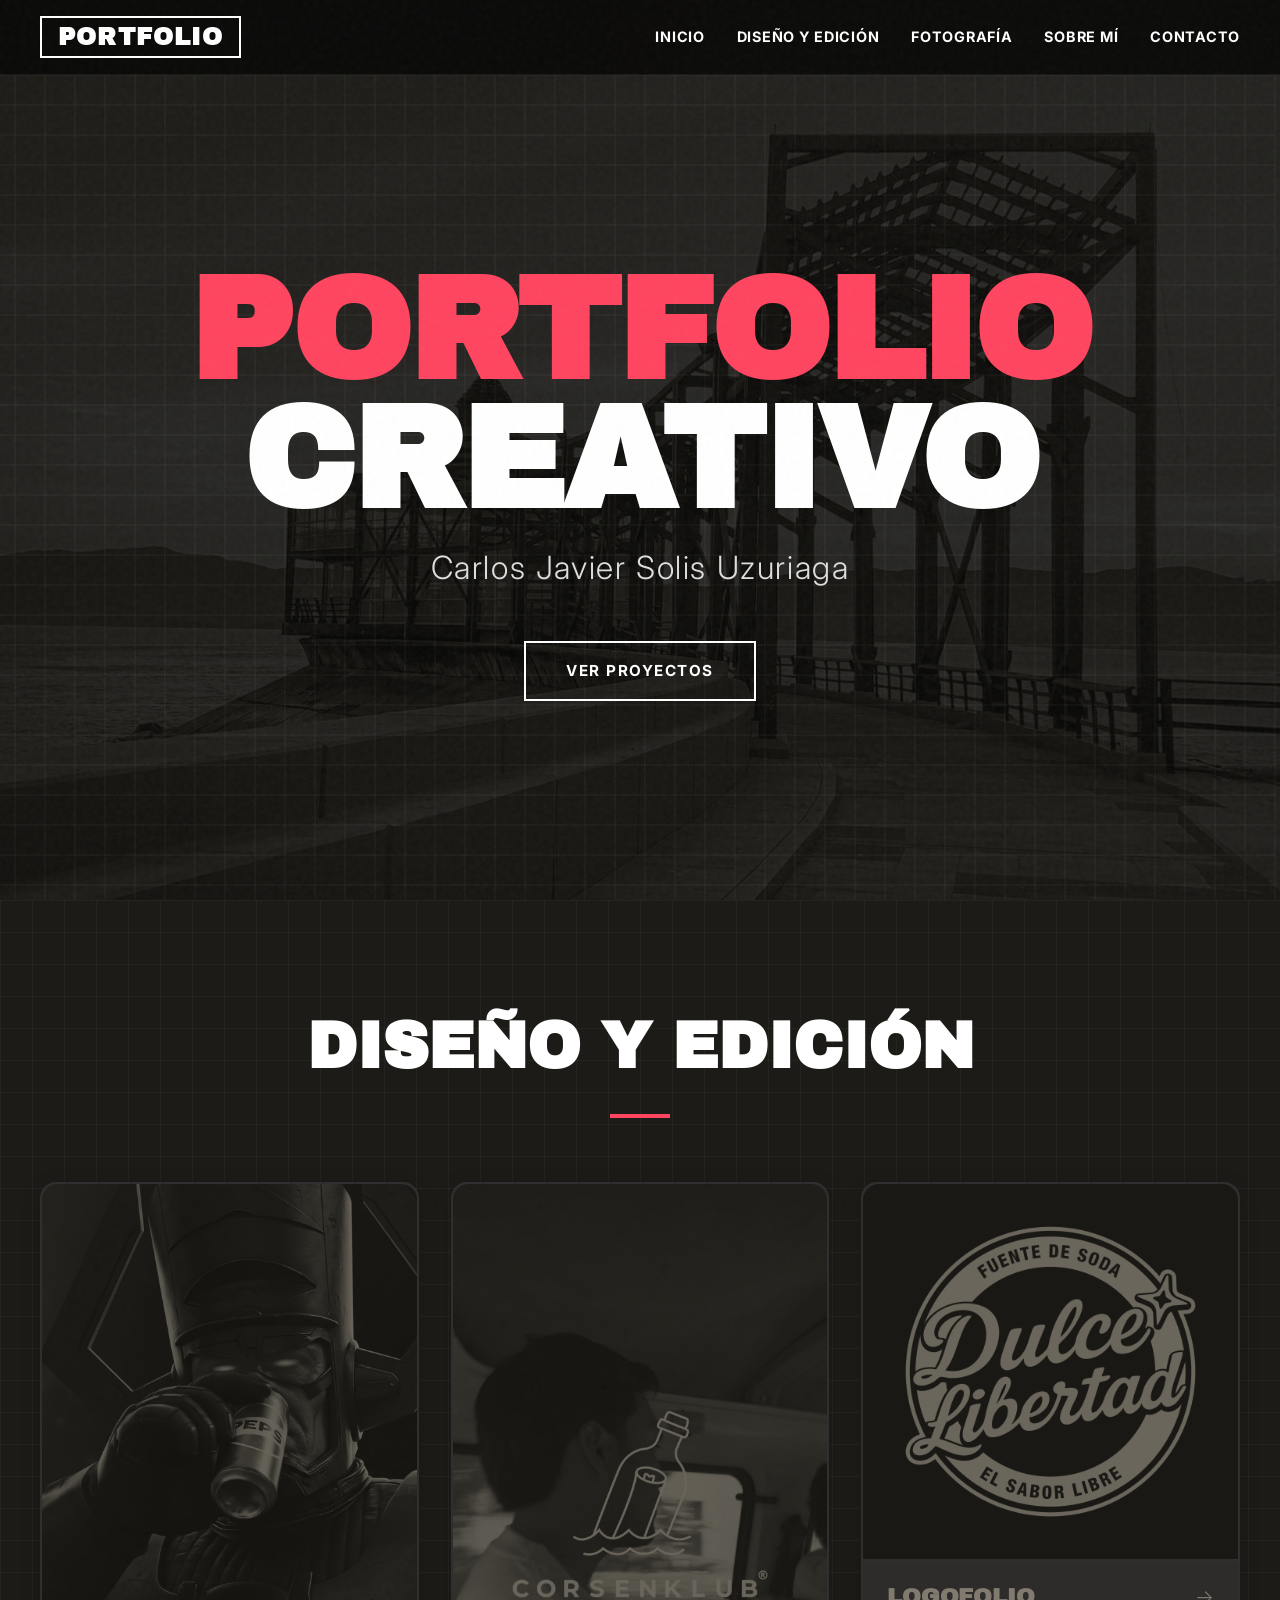
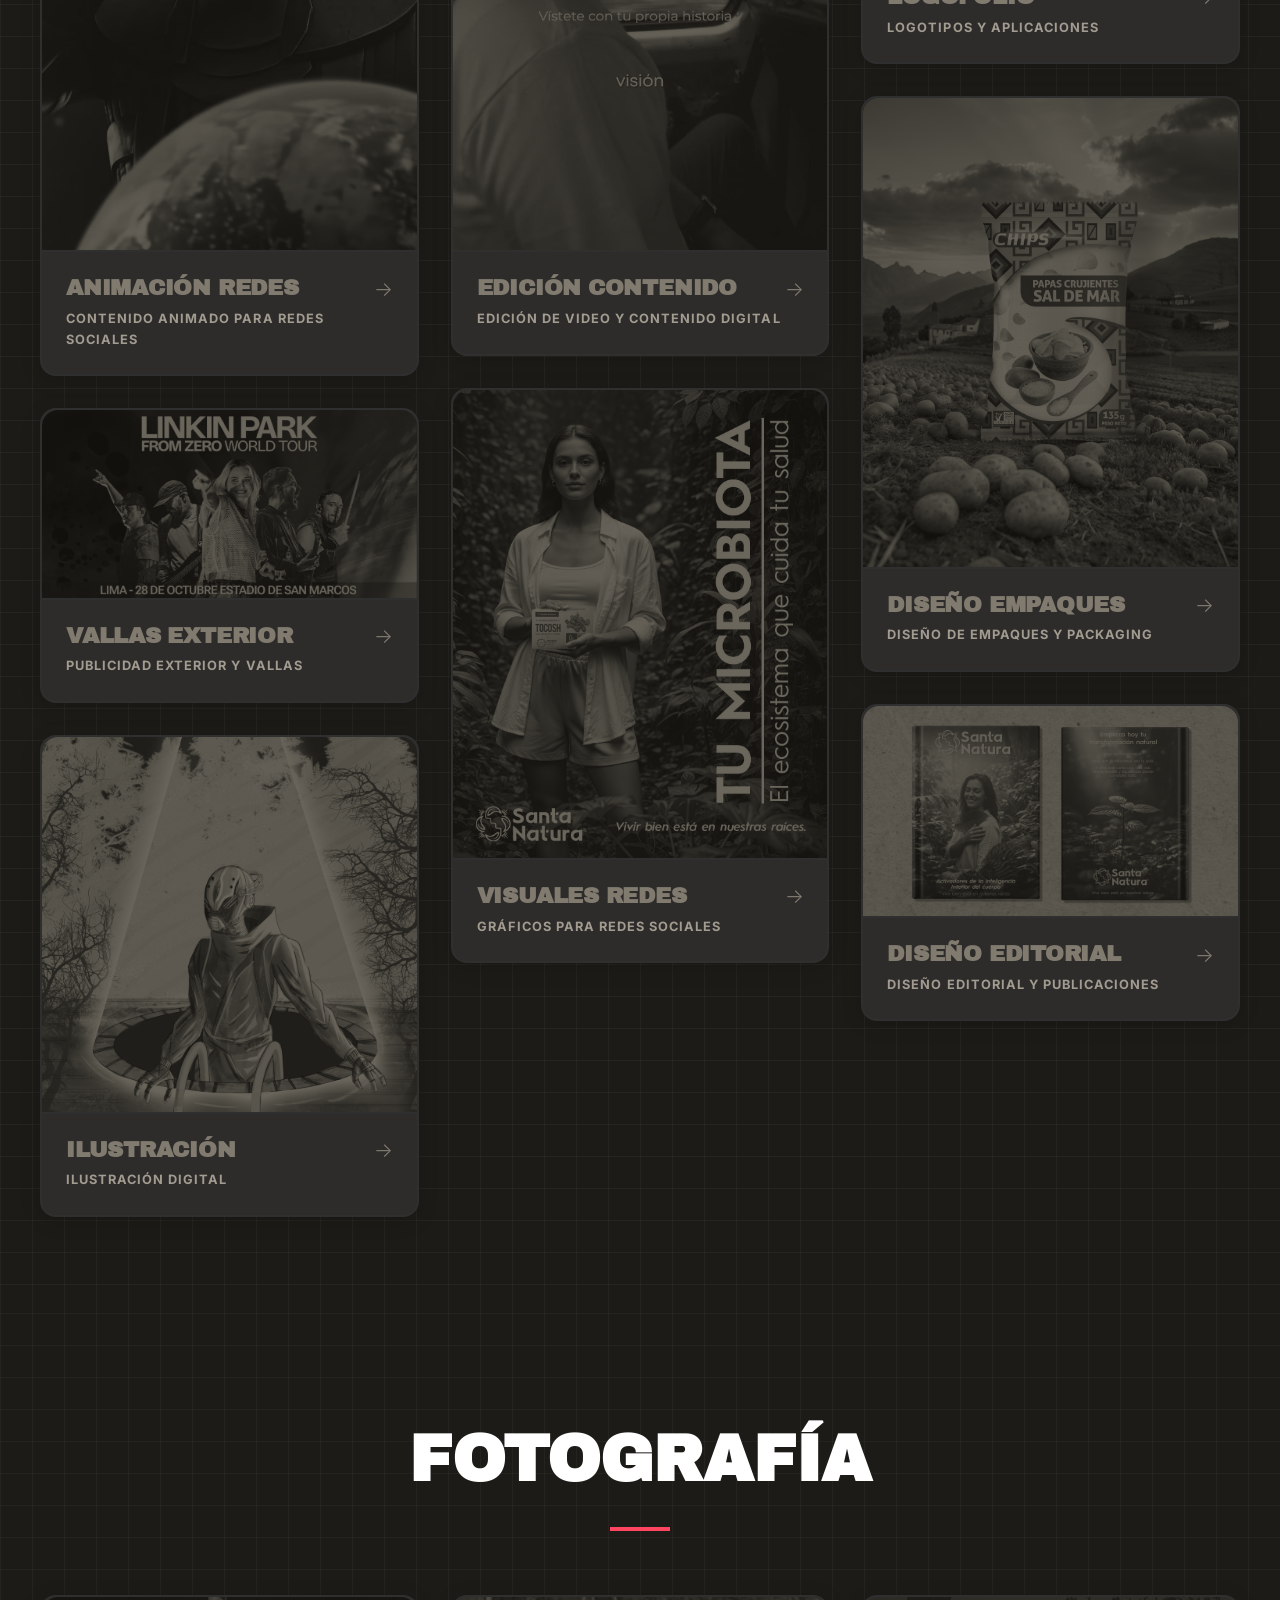
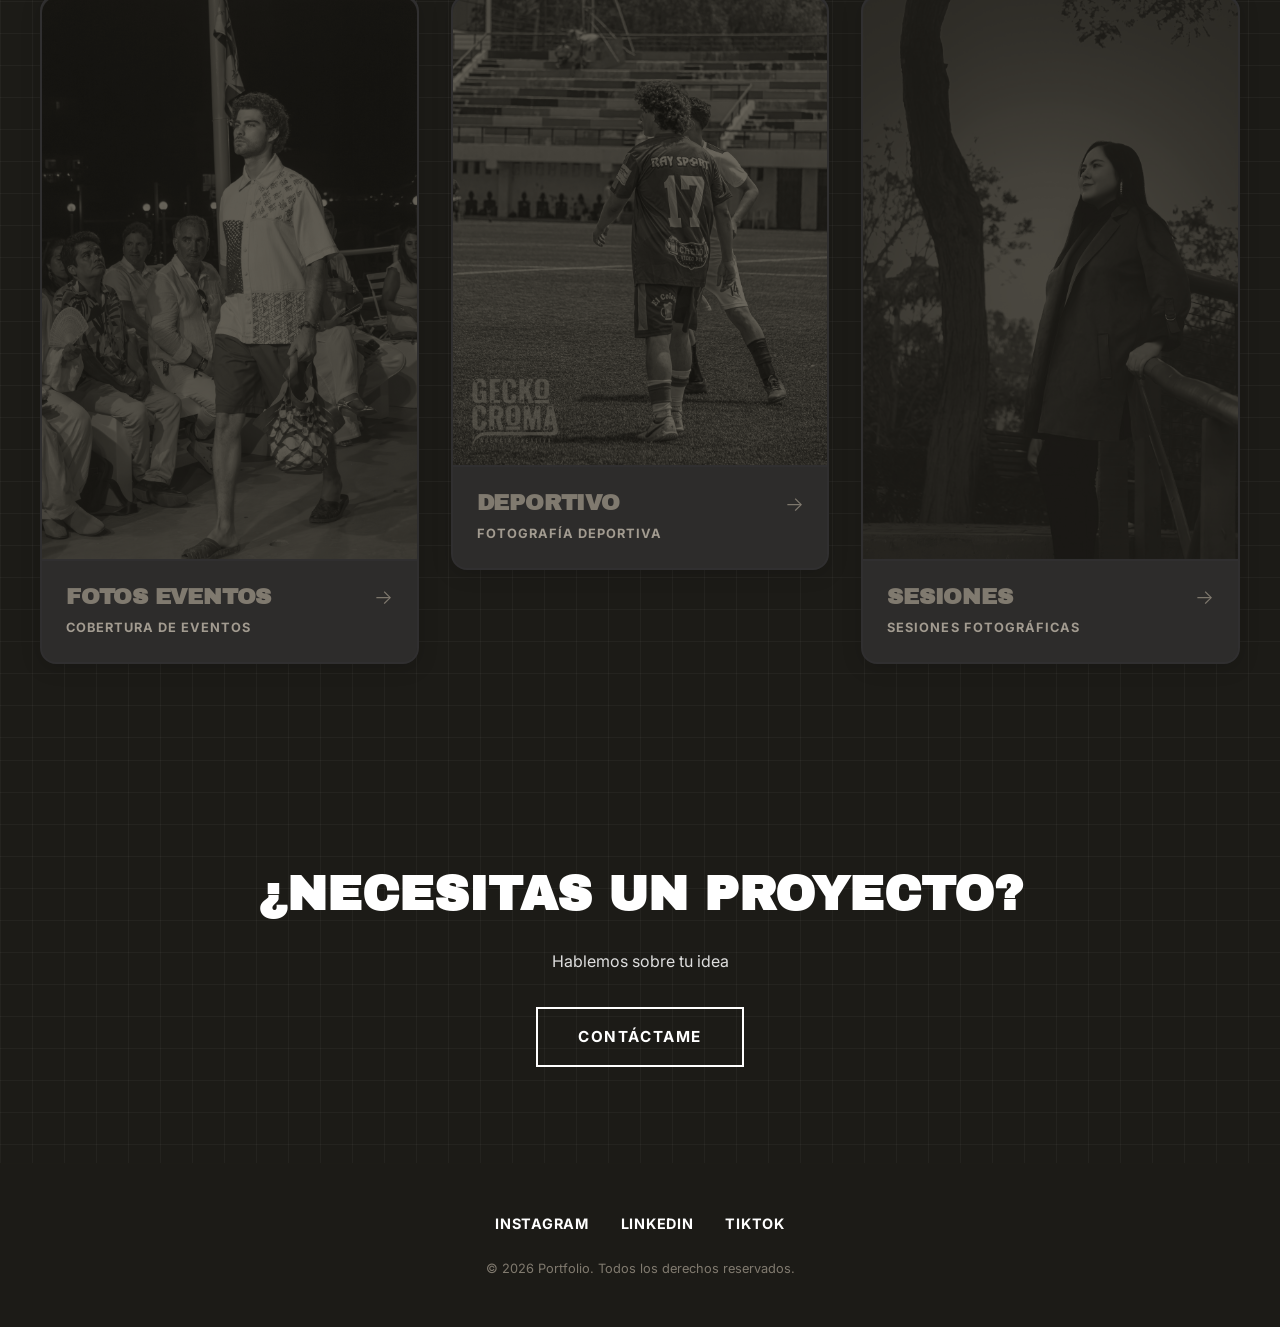
==== commit a7ed9d82: "Ajustes visuales: color CTA p, fondo sobre-mi/contacto, quitar sombras de botones, borde blanco en i" ====
--- a/index.html
+++ b/index.html
@@ -43,7 +43,7 @@
 
     <!-- Favicons -->
 
-    <link rel="stylesheet" href="css/styles.css">
+    <link rel="stylesheet" href="css/styles.css?v=1.0.8">
     
     
     <link rel="preconnect" href="https://fonts.googleapis.com">
@@ -89,7 +89,7 @@
         
         /* Tarjetas con esquinas redondeadas, fondo sólido y borde beige grueso de 2px */
         .editorial-grid .card {
-            border: 2px solid #F2DCC2 !important; /* Borde de marco beige sólido de 2px */
+            border: 2px solid var(--card-border, #302f30) !important; /* Borde de marco personalizado de 2px */
             border-radius: 16px !important;
             background: #2d2c2b !important; /* Fondo gris carbón elevado */
             overflow: hidden !important;
@@ -117,7 +117,7 @@
         
         /* Redondear las esquinas superiores del contenedor de imagen/video y agregar borde divisor beige de 2px */
         .editorial-grid .card-image {
-            border-bottom: 2px solid #F2DCC2 !important; /* Borde divisor beige de 2px */
+            border-bottom: 2px solid var(--card-border, #302f30) !important; /* Borde divisor personalizado de 2px */
             border-top-left-radius: 16px !important;
             border-top-right-radius: 16px !important;
             overflow: hidden !important;
@@ -321,9 +321,9 @@
                                                  0      0      0      1 0"/>
             <!-- Mapeo de sombras a #262524 (0.149, 0.145, 0.141) y luces a #F2DCC2 (0.949, 0.863, 0.761) -->
             <feComponentTransfer>
-                <feFuncR type="table" tableValues="0.149 0.949"/>
-                <feFuncG type="table" tableValues="0.145 0.863"/>
-                <feFuncB type="table" tableValues="0.141 0.761"/>
+                <feFuncR type="table" tableValues="0.067 0.416" />
+                <feFuncG type="table" tableValues="0.063 0.400" />
+                <feFuncB type="table" tableValues="0.051 0.361" />
             </feComponentTransfer>
         </filter>
     </svg>
--- a/css/styles.css
+++ b/css/styles.css
@@ -23,38 +23,29 @@
 
 
 :root {
-
-
-
-    --bg: #F2DCC2;
-
-
-
-    --bg-secondary: #E8D2B8;
-
-
-
-    --text: #262524;
-
-
-
-    --text-muted: #6B655F;
-
-
-
-    --accent: #F24949;
-
-
-
-    --accent-secondary: #262524;
-
-
-
+    --bg: #080807;
+    --bg-rgb: 8, 8, 7;
+    --bg-secondary: #1c1b17;
+    --text: #ffffff;
+    --text-rgb: 255, 255, 255;
+    --text-muted: #dedede;
+    --accent: #FF4560;
+    --accent-rgb: 255, 69, 96;
+    --duotone-shadow: #11100d;
+    --duotone-light: #6a665c;
+    --dark-grid-bg: #1C1B17;
+    --dark-grid-bg-rgb: 28, 27, 23;
+    --dark-grid-text: #ffffff;
+    --dark-grid-text-rgb: 255, 255, 255;
+    --card-title: #807A6F;
+    --card-muted: #807A6F;
+    --card-border: #302f30;
     --font-display: 'Archivo Black', sans-serif;
+    --font-weight-display: 900;
+    --font-style-display: normal;
     --font-body: 'Inter', sans-serif;
-
-
-
+    --font-weight-body: 300;
+    --font-style-body: normal;
 }
 
 
@@ -488,14 +479,9 @@
 
 
 .hero-content {
-
-
-
     text-align: center;
-
-
-
     z-index: 1;
+    padding: 0 1.5rem;
 
 
 
@@ -508,14 +494,8 @@
 
 
 .hero-title {
-
-
-
     font-family: var(--font-display);
-
-
-
-    font-size: clamp(3rem, 10vw, 8rem);
+    font-size: clamp(1.8rem, 8vw, 2.5rem);
 
 
 
@@ -595,7 +575,7 @@
     font-family: var(--font-body);
     font-weight: 300 !important;
     font-style: normal !important;
-    font-size: clamp(1.2rem, 3vw, 2rem);
+    font-size: clamp(0.9rem, 4vw, 1.2rem);
 
 
 
@@ -625,10 +605,2348 @@
 
 
 .btn {
-
-
-
     display: inline-block;
+    padding: 0.75rem 1.75rem;
+    background: var(--accent);
+    color: var(--bg);
+
+
+
+    font-weight: 600;
+
+
+
+    text-transform: uppercase;
+
+
+
+    letter-spacing: 0.1em;
+
+
+
+    transition: all 0.3s;
+
+
+
+    animation: fadeInUp 1s ease-out 0.4s both;
+
+
+
+}
+
+
+
+
+
+
+
+.btn:hover {
+    background: var(--text);
+    color: var(--bg);
+
+
+
+}
+
+
+
+
+
+
+
+.hero-bg {
+
+
+
+    position: absolute;
+
+
+
+    top: 0;
+
+
+
+    left: 0;
+
+
+
+    right: 0;
+
+
+
+    bottom: 0;
+
+
+
+    background: linear-gradient(135deg, #f8f8f8 0%, #f8f8f8 75%, rgba(160, 160, 160, 0.2) 100%);
+
+
+
+    z-index: 0;
+
+
+
+    overflow: hidden;
+
+
+
+}
+
+
+
+
+
+
+
+.hero-bg canvas {
+
+
+
+    position: absolute;
+
+
+
+    top: 0;
+
+
+
+    left: 0;
+
+
+
+    width: 100%;
+
+
+
+    height: 100%;
+
+
+
+    display: block;
+
+
+
+}
+
+
+
+
+
+
+
+/* Sections */
+
+
+
+.section {
+
+
+
+    padding: 6rem 2rem;
+
+
+
+    max-width: 1400px;
+
+
+
+    margin: 0 auto;
+
+
+
+}
+
+
+
+
+
+
+
+.section-title {
+
+
+
+    font-family: var(--font-display);
+
+
+
+    font-size: clamp(2rem, 5vw, 4rem);
+
+
+
+    font-weight: 700;
+
+
+
+    margin-bottom: 3rem;
+
+
+
+    text-align: center;
+
+
+
+    text-transform: uppercase;
+
+
+
+}
+
+
+
+
+
+
+
+.section-title::after {
+
+
+
+    content: '';
+
+
+
+    display: block;
+
+
+
+    width: 60px;
+
+
+
+    height: 4px;
+
+
+
+    background: var(--accent);
+
+
+
+    margin: 1rem auto 0;
+
+
+
+}
+
+
+
+
+
+
+
+/* Grid */
+
+
+
+.grid {
+
+
+
+    display: grid;
+
+
+
+    grid-template-columns: repeat(auto-fill, minmax(300px, 1fr));
+
+
+
+    gap: 2rem;
+
+
+
+}
+
+
+
+
+
+
+
+/* Cards */
+
+
+
+.card {
+
+
+
+    display: block;
+
+
+
+    background: var(--bg-secondary);
+
+
+
+    overflow: hidden;
+
+
+
+    transition: all 0.3s;
+
+
+
+}
+
+
+
+
+
+
+
+.card:hover {
+
+
+
+    transform: translateY(-10px);
+
+
+
+    box-shadow: 0 20px 40px rgba(97, 97, 97, 0.3);
+
+
+
+}
+
+
+
+
+
+
+
+.card-image {
+
+
+
+    aspect-ratio: 4/3;
+
+
+
+    overflow: hidden;
+
+
+
+}
+
+
+
+
+
+
+
+.card-image img,
+
+
+
+.card-image video {
+
+
+
+    width: 100%;
+
+
+
+    height: 100%;
+
+
+
+    object-fit: cover;
+
+
+
+    transition: transform 0.5s;
+
+
+
+}
+
+
+
+
+
+
+
+.card:hover .card-image img,
+
+
+
+.card:hover .card-image video {
+
+
+
+    transform: scale(1.1);
+
+
+
+}
+
+
+
+
+
+
+
+.card-content {
+
+
+
+    padding: 1.5rem;
+
+
+
+}
+
+
+
+
+
+
+
+.card-content h3 {
+
+
+
+    font-family: var(--font-display);
+
+
+
+    font-size: 1.3rem;
+
+
+
+    font-weight: 600;
+
+
+
+    margin-bottom: 0.5rem;
+
+
+
+    text-transform: uppercase;
+
+
+
+}
+
+
+
+
+
+
+
+.card-content p {
+
+
+
+    color: var(--text-muted);
+
+
+
+    font-size: 0.9rem;
+
+
+
+}
+
+
+
+
+
+
+
+/* CTA */
+
+
+
+.cta {
+
+
+
+    padding: 6rem 2rem;
+
+
+
+    text-align: center;
+
+
+
+    background: var(--bg-secondary);
+
+
+
+}
+
+
+
+
+
+
+
+.cta h2 {
+
+
+
+    font-family: var(--font-display);
+
+
+
+    font-size: clamp(2rem, 5vw, 3rem);
+
+
+
+    font-weight: 700;
+
+
+
+    margin-bottom: 1rem;
+
+
+
+    text-transform: uppercase;
+
+
+
+}
+
+
+
+
+
+
+
+.cta p {
+
+
+
+    color: var(--text-muted);
+
+
+
+    margin-bottom: 2rem;
+
+
+
+}
+
+
+
+
+
+
+
+/* Footer */
+
+
+
+.footer {
+
+
+
+    padding: 3rem 2rem;
+
+
+
+    text-align: center;
+
+
+
+    border-top: 1px solid #e0e0e0;
+
+
+
+}
+
+
+
+
+
+
+
+.footer-content {
+
+
+
+    display: flex;
+
+
+
+    justify-content: center;
+
+
+
+    gap: 2rem;
+
+
+
+    margin-bottom: 1.5rem;
+
+
+
+}
+
+
+
+
+
+
+
+.social {
+
+
+
+    font-size: 0.9rem;
+
+
+
+    text-transform: uppercase;
+
+
+
+    letter-spacing: 0.05em;
+
+
+
+    transition: color 0.3s;
+
+
+
+}
+
+
+
+
+
+
+
+.social:hover {
+
+
+
+    color: var(--accent);
+
+
+
+}
+
+
+
+
+
+
+
+.copyright {
+
+
+
+    color: var(--text-muted);
+
+
+
+    font-size: 0.8rem;
+
+
+
+}
+
+
+
+
+
+
+
+/* Animations */
+
+
+
+@keyframes fadeInUp {
+
+
+
+    from {
+
+
+
+        opacity: 0;
+
+
+
+        transform: translateY(30px);
+
+
+
+    }
+
+
+
+
+
+
+
+    to {
+
+
+
+        opacity: 1;
+
+
+
+        transform: translateY(0);
+
+
+
+    }
+
+
+
+}
+
+
+
+
+
+
+
+/* Responsive */
+
+
+
+@media (max-width: 768px) {
+
+
+
+    .menu-toggle {
+
+
+
+        display: flex;
+
+
+
+    }
+
+
+
+
+
+
+
+    .nav-menu {
+
+
+
+        position: fixed;
+
+
+
+        top: 0;
+
+
+
+        right: -100%;
+
+
+
+        width: 100%;
+
+
+
+        height: 100vh;
+
+
+
+        background: var(--bg);
+
+
+
+        flex-direction: column;
+
+
+
+        justify-content: center;
+
+
+
+        align-items: center;
+
+
+
+        gap: 2rem;
+
+
+
+        transition: right 0.3s;
+
+
+
+    }
+
+
+
+
+
+
+
+    .nav-menu.active {
+
+
+
+        right: 0;
+
+
+
+    }
+
+
+
+
+
+
+
+    .nav-link {
+
+
+
+        font-size: 1.5rem;
+
+
+
+    }
+
+
+
+
+
+
+
+    .grid {
+
+
+
+        grid-template-columns: 1fr;
+
+
+
+    }
+
+
+
+}
+
+
+
+
+
+
+
+/* Page headers for subpages */
+
+
+
+.page-header {
+
+
+
+    padding: 8rem 2rem 4rem;
+
+
+
+    text-align: center;
+
+
+
+}
+
+
+
+
+
+
+
+.page-title {
+
+
+
+    font-family: var(--font-display);
+
+
+
+    font-size: clamp(2.5rem, 8vw, 5rem);
+
+
+
+    font-weight: 800;
+
+
+
+    text-transform: uppercase;
+
+
+
+}
+
+
+
+
+
+
+
+.page-subtitle {
+
+
+
+    color: var(--text-muted);
+
+
+
+    margin-top: 1rem;
+
+
+
+}
+
+
+
+
+
+
+
+/* Gallery */
+
+
+
+.gallery {
+
+
+
+    padding: 2rem 0 !important;
+
+
+
+    max-width: 1200px !important;
+
+
+
+    width: calc(100% - 4rem) !important;
+
+
+
+    margin: 0 auto !important;
+
+
+
+}
+
+
+
+
+
+
+
+.gallery-grid {
+
+
+
+    display: grid;
+
+
+
+    grid-template-columns: repeat(3, 1fr);
+
+
+
+    gap: 1rem;
+
+
+
+    width: 100% !important;
+
+
+
+    max-width: 1200px !important;
+
+
+
+    margin: 0 auto !important;
+
+
+
+}
+
+
+
+
+
+
+
+.gallery-grid.cols-3 {
+
+
+
+    display: grid;
+
+
+
+}
+
+
+
+
+
+
+
+.gallery-grid.vertical-stack {
+
+
+
+    display: flex;
+
+
+
+    flex-direction: column;
+
+
+
+    gap: 20px;
+
+
+
+    max-width: 1080px;
+
+
+
+}
+
+
+
+
+
+
+
+.gallery-grid.vertical-stack .gallery-item.horizontal {
+
+
+
+    margin: 0;
+
+
+
+    padding: 0;
+
+
+
+    width: 100%;
+
+
+
+    max-width: 100%;
+
+
+
+    height: auto;
+
+
+
+    display: block;
+
+
+
+    flex-shrink: 0;
+
+
+
+}
+
+
+
+
+
+
+
+.gallery-grid.vertical-stack .gallery-item.horizontal img {
+
+
+
+    margin: 0;
+
+
+
+    padding: 0;
+
+
+
+    width: 100%;
+
+
+
+    height: auto;
+
+
+
+    display: block;
+
+
+
+    object-fit: contain;
+
+
+
+}
+
+
+
+
+
+
+
+
+
+
+
+
+
+
+
+.gallery-grid.vertical-stack .gallery-item.horizontal.imagen-3 img {
+
+
+
+    object-fit: fill;
+
+
+
+}
+
+
+
+
+
+
+
+.gallery-grid.masonry {
+
+
+
+    display: block;
+
+
+
+    column-count: 3;
+
+
+
+    column-gap: 1.2rem;
+
+
+
+}
+
+
+
+
+
+
+
+.gallery-grid.masonry .gallery-item {
+
+
+
+    display: inline-block;
+
+
+
+    width: 100%;
+
+
+
+    margin-bottom: 1.2rem;
+
+
+
+    break-inside: avoid;
+
+
+
+    overflow: hidden;
+
+
+
+}
+
+
+
+
+
+
+
+.gallery-grid.masonry .gallery-item img {
+
+
+
+    width: 100%;
+
+
+
+    height: auto;
+
+
+
+    display: block;
+
+
+
+    object-fit: contain;
+
+
+
+}
+
+
+
+
+
+
+
+.gallery-grid.masonry .gallery-item:hover img {
+
+
+
+    transform: scale(1);
+
+
+
+}
+
+
+
+
+
+
+
+@media (max-width: 768px) {
+
+
+
+    .gallery-grid {
+
+
+
+        grid-template-columns: repeat(2, 1fr);
+
+
+
+    }
+
+
+
+
+
+
+
+    .gallery-grid.masonry {
+
+
+
+        column-count: 2;
+
+
+
+    }
+
+
+
+}
+
+
+
+
+
+
+
+@media (max-width: 480px) {
+
+
+
+    .gallery-grid {
+
+
+
+        grid-template-columns: 1fr;
+
+
+
+    }
+
+
+
+
+
+
+
+    .gallery-grid.masonry {
+
+
+
+        column-count: 1;
+
+
+
+    }
+
+
+
+}
+
+
+
+
+
+
+
+.gallery-item {
+
+
+
+    overflow: hidden;
+
+
+
+    cursor: pointer;
+
+
+
+    margin: 0;
+
+
+
+    border-radius: 12px; /* Redondear esquinas en galerías */
+
+
+
+    transition: transform 0.3s ease; /* box-shadow 0.3s ease */
+
+
+
+}
+
+
+
+
+
+
+
+.gallery-item:hover {
+
+
+
+    transform: scale(1.03);
+
+
+
+    z-index: 2;
+
+
+
+    /* box-shadow: 0 10px 25px rgba(0, 0, 0, 0.3); */
+
+
+
+}
+
+
+
+
+
+
+
+.gallery-item img {
+
+
+
+    width: 100%;
+
+
+
+    height: 100%;
+
+
+
+    object-fit: cover;
+
+
+
+    transition: transform 0.3s;
+
+
+
+}
+
+
+
+
+
+
+
+.gallery-item:hover img {
+
+
+
+    transform: scale(1);
+
+
+
+}
+
+
+
+
+
+
+
+/* Videos */
+
+
+
+.video-item {
+
+
+
+    aspect-ratio: 9/16;
+
+
+
+    position: relative;
+
+
+
+    border-radius: 12px; /* Redondear esquinas de videos */
+
+
+
+    overflow: hidden;
+
+
+
+    transition: transform 0.3s ease; /* box-shadow 0.3s ease */
+
+
+
+}
+
+
+
+
+
+
+
+.video-item:hover {
+
+
+
+    transform: scale(1.03);
+
+
+
+    z-index: 2;
+
+
+
+    /* box-shadow: 0 10px 25px rgba(0, 0, 0, 0.3); */
+
+
+
+}
+
+
+
+
+
+
+
+.video-item video {
+
+
+
+    width: 100%;
+
+
+
+    height: 100%;
+
+
+
+    object-fit: cover;
+
+
+
+    transition: transform 0.3s;
+
+
+
+}
+
+
+
+
+
+
+
+.gallery-grid.vertical-stack .video-item.horizontal {
+
+
+
+    margin: 0;
+
+
+
+    padding: 0;
+
+
+
+    width: 100%;
+
+
+
+    max-width: 100%;
+
+
+
+    height: auto;
+
+
+
+    display: block;
+
+
+
+    flex-shrink: 0;
+
+
+
+    position: relative;
+
+
+
+    background: #e8e8e8;
+
+
+
+    aspect-ratio: auto !important;
+
+
+
+}
+
+
+
+
+
+
+
+.gallery-grid.vertical-stack .video-item.horizontal video {
+
+
+
+    margin: 0;
+
+
+
+    padding: 0;
+
+
+
+    width: 100%;
+
+
+
+    height: auto;
+
+
+
+    display: block;
+
+
+
+    object-fit: contain;
+
+
+
+    aspect-ratio: auto !important;
+
+
+
+}
+
+
+
+
+
+
+
+.gallery-grid.vertical-stack .video-item.horizontal:hover video {
+
+
+
+    transform: none !important;
+
+
+
+}
+
+
+
+
+
+
+
+.video-item.full {
+
+
+
+    aspect-ratio: auto;
+
+
+
+    min-height: 600px;
+
+
+
+}
+
+
+
+
+
+
+
+.video-item.full video {
+
+
+
+    object-fit: contain;
+
+
+
+    width: auto;
+
+
+
+    height: 100%;
+
+
+
+    max-width: 100%;
+
+
+
+}
+
+
+
+
+
+
+
+.video-item:hover video {
+
+
+
+    transform: scale(1);
+
+
+
+}
+
+
+
+
+
+
+
+.audio-toggle {
+
+
+
+    position: absolute;
+
+
+
+    bottom: 10px;
+
+
+
+    right: 10px;
+
+
+
+    width: 36px;
+
+
+
+    height: 36px;
+
+
+
+    border-radius: 50%;
+
+
+
+    background: rgba(0, 0, 0, 0.6);
+
+
+
+    color: var(--text);
+
+
+
+    border: none;
+
+
+
+    cursor: pointer;
+
+
+
+    font-size: 16px;
+
+
+
+    opacity: 0;
+
+
+
+    transition: opacity 0.3s;
+
+
+
+    display: flex;
+
+
+
+    align-items: center;
+
+
+
+    justify-content: center;
+
+
+
+}
+
+
+
+
+
+
+
+.video-item:hover .audio-toggle {
+
+
+
+    opacity: 1;
+
+
+
+}
+
+
+
+
+
+
+
+.audio-toggle.active {
+
+
+
+    background: rgba(255, 255, 255, 0.2);
+
+
+
+}
+
+
+
+
+
+
+
+/* About page */
+
+
+
+.about {
+
+
+
+    padding: 8rem 2rem 4rem;
+
+
+
+    max-width: 800px;
+
+
+
+    margin: 0 auto;
+
+
+
+}
+
+
+
+
+
+
+
+.about-content {
+
+
+
+    display: grid;
+
+
+
+    grid-template-columns: 1fr;
+
+
+
+    gap: 3rem;
+
+
+
+}
+
+
+
+
+
+
+
+.about-image {
+
+
+
+    aspect-ratio: 1;
+
+
+
+    overflow: hidden;
+
+
+
+    background: var(--bg-secondary);
+
+
+
+}
+
+
+
+
+
+
+
+.about-image img {
+
+
+
+    width: 100%;
+
+
+
+    height: 100%;
+
+
+
+    object-fit: cover;
+
+
+
+}
+
+
+
+
+
+
+
+.about-text h2 {
+
+
+
+    font-family: var(--font-display);
+
+
+
+    font-size: 2rem;
+
+
+
+    font-weight: 700;
+
+
+
+    margin-bottom: 1.5rem;
+
+
+
+    text-transform: uppercase;
+
+
+
+}
+
+
+
+
+
+
+
+.about-text p {
+
+
+
+    color: var(--text-muted);
+
+
+
+    margin-bottom: 1rem;
+
+
+
+}
+
+
+
+
+
+
+
+.skills {
+
+
+
+    margin-top: 2rem;
+
+
+
+}
+
+
+
+
+
+
+
+.skills h3 {
+
+
+
+    font-family: var(--font-display);
+
+
+
+    font-size: 1.2rem;
+
+
+
+    margin-bottom: 1rem;
+
+
+
+    text-transform: uppercase;
+
+
+
+}
+
+
+
+
+
+
+
+.skills-list {
+
+
+
+    display: flex;
+
+
+
+    flex-wrap: wrap;
+
+
+
+    gap: 0.5rem;
+
+
+
+}
+
+
+
+
+
+
+
+.skill-tag {
+
+
+
+    padding: 0.5rem 1rem;
+
+
+
+    background: var(--bg-secondary);
+
+
+
+    font-size: 0.8rem;
+
+
+
+    text-transform: uppercase;
+
+
+
+    letter-spacing: 0.05em;
+
+
+
+}
+
+
+
+
+
+
+
+/* Contact page */
+
+
+
+.contact {
+
+
+
+    padding: 8rem 2rem 4rem;
+
+
+
+    max-width: 600px;
+
+
+
+    margin: 0 auto;
+
+
+
+    text-align: center;
+
+
+
+}
+
+
+
+
+
+
+
+.contact h1 {
+
+
+
+    font-family: var(--font-display);
+
+
+
+    font-size: clamp(2rem, 5vw, 3rem);
+
+
+
+    font-weight: 700;
+
+
+
+    margin-bottom: 2rem;
+
+
+
+}
+
+
+
+
+
+
+
+.contact-info {
+
+
+
+    display: flex;
+
+
+
+    flex-direction: column;
+
+
+
+    gap: 1.5rem;
+
+
+
+    margin-bottom: 3rem;
+
+
+
+}
+
+
+
+
+
+
+
+.contact-item {
+
+
+
+    display: flex;
+
+
+
+    align-items: center;
+
+
+
+    justify-content: center;
+
+
+
+    gap: 1rem;
+
+
+
+    font-size: 1.1rem;
+
+
+
+}
+
+
+
+
+
+
+
+.contact-item a {
+
+
+
+    color: var(--accent);
+
+
+
+    transition: color 0.3s;
+
+
+
+}
+
+
+
+
+
+
+
+.contact-item a:hover {
+
+
+
+    color: var(--accent-secondary);
+
+
+
+}
+
+
+
+
+
+
+
+.form {
+
+
+
+    display: flex;
+
+
+
+    flex-direction: column;
+
+
+
+    gap: 1rem;
+
+
+
+}
+
+
+
+
+
+
+
+.form-group {
+
+
+
+    text-align: left;
+
+
+
+}
+
+
+
+
+
+
+
+.form-group label {
+
+
+
+    display: block;
+
+
+
+    font-size: 0.8rem;
+
+
+
+    text-transform: uppercase;
+
+
+
+    letter-spacing: 0.1em;
+
+
+
+    margin-bottom: 0.5rem;
+
+
+
+    color: var(--text-muted);
+
+
+
+}
+
+
+
+
+
+
+
+.form-group input,
+
+
+
+.form-group textarea {
+
+
+
+    width: 100%;
+
+
+
+    padding: 1rem;
+
+
+
+    background: var(--bg-secondary);
+
+
+
+    border: 1px solid #d0d0d0;
+
+
+
+    color: var(--text);
+
+
+
+    font-family: var(--font-body);
+
+
+
+    font-size: 1rem;
+
+
+
+    transition: border-color 0.3s;
+
+
+
+}
+
+
+
+
+
+
+
+.form-group input:focus,
+
+
+
+.form-group textarea:focus {
+
+
+
+    outline: none;
+
+
+
+    border-color: var(--accent);
+
+
+
+}
+
+
+
+
+
+
+
+.form-group textarea {
+
+
+
+    min-height: 150px;
+
+
+
+    resize: vertical;
+
+
+
+}
+
+
+
+
+
+
+
+.submit-btn {
 
 
 
@@ -640,7 +2958,19 @@
 
 
 
-    color: #F2DCC2;
+    color: var(--text);
+
+
+
+    border: none;
+
+
+
+    font-family: var(--font-body);
+
+
+
+    font-size: 1rem;
 
 
 
@@ -656,23 +2986,23 @@
 
 
 
+    cursor: pointer;
+
+
+
     transition: all 0.3s;
 
 
 
-    animation: fadeInUp 1s ease-out 0.4s both;
-
-
-
-}
-
-
-
-
-
-
-
-.btn:hover {
+}
+
+
+
+
+
+
+
+.submit-btn:hover {
 
 
 
@@ -680,19 +3010,259 @@
 
 
 
-    color: #F2DCC2;
-
-
-
-}
-
-
-
-
-
-
-
-.hero-bg {
+    color: var(--text);
+
+
+
+}
+
+
+
+
+
+
+
+@media (min-width: 768px) {
+
+
+
+    .about-content {
+
+
+
+        grid-template-columns: 300px 1fr;
+
+
+
+    }
+
+
+
+}
+
+
+
+
+
+
+
+.gallery-section-title {
+
+
+
+    font-family: var(--font-display);
+
+
+
+    font-size: clamp(1.5rem, 3vw, 2.5rem);
+
+
+
+    font-weight: 700;
+
+
+
+    text-transform: uppercase;
+
+
+
+    margin: 3rem 0 1.5rem;
+
+
+
+    text-align: center;
+
+
+
+    color: var(--text);
+
+
+
+}
+
+
+
+
+
+
+
+.gallery-section-title::after {
+
+
+
+    content: '';
+
+
+
+    display: block;
+
+
+
+    width: 40px;
+
+
+
+    height: 3px;
+
+
+
+    background: var(--accent);
+
+
+
+    margin: 0.5rem auto 0;
+
+
+
+}
+
+
+
+
+
+
+
+.gallery-section:first-of-type .gallery-section-title {
+
+
+
+    margin-top: 0;
+
+
+
+}
+
+
+
+
+
+
+
+.gallery-section + .gallery-section {
+
+
+
+    margin-top: 1rem;
+
+
+
+}
+
+
+
+
+
+
+
+/* Lightbox */
+
+
+
+#lightbox {
+
+
+
+    display: none;
+
+
+
+    position: fixed;
+
+
+
+    top: 0;
+
+
+
+    left: 0;
+
+
+
+    width: 100%;
+
+
+
+    height: 100%;
+
+
+
+    background: rgba(0, 0, 0, 0.6);
+
+
+
+    z-index: 1000;
+
+
+
+    justify-content: center;
+
+
+
+    align-items: center;
+
+
+
+    padding: 2rem;
+
+
+
+}
+
+
+
+
+
+
+
+#lightbox.active {
+
+
+
+    display: flex;
+
+
+
+}
+
+
+
+
+
+
+
+#lightbox img {
+
+
+
+    max-width: 100%;
+
+
+
+    max-height: 85vh;
+
+
+
+    object-fit: contain;
+
+
+
+    border-radius: 8px;
+
+
+
+    box-shadow: 0 20px 60px rgba(0, 0, 0, 0.5);
+
+
+
+}
+
+
+
+
+
+
+
+.lightbox-close {
 
 
 
@@ -700,3123 +3270,379 @@
 
 
 
-    top: 0;
-
-
-
-    left: 0;
-
-
-
-    right: 0;
-
-
-
-    bottom: 0;
-
-
-
-    background: linear-gradient(135deg, #f8f8f8 0%, #f8f8f8 75%, rgba(160, 160, 160, 0.2) 100%);
-
-
-
-    z-index: 0;
-
-
-
+    top: 20px;
+
+
+
+    right: 20px;
+
+
+
+    width: 40px;
+
+
+
+    height: 40px;
+
+
+
+    background: rgba(255, 255, 255, 0.2);
+
+
+
+    border: none;
+
+
+
+    color: var(--text);
+
+
+
+    font-size: 30px;
+
+
+
+    cursor: pointer;
+
+
+
+    border-radius: 50%;
+
+
+
+    display: flex;
+
+
+
+    align-items: center;
+
+
+
+    justify-content: center;
+
+
+
+    transition: background 0.3s;
+
+
+
+}
+
+
+
+
+
+
+
+.lightbox-close:hover {
+
+
+
+    background: rgba(255, 255, 255, 0.3);
+
+
+
+}
+
+
+
+
+
+
+
+/* =========================================================================
+
+
+
+   TEMA EDITORIAL CREATIVO (ARENA Y REJILLA DE CARBÓN)
+
+
+
+   ========================================================================= */
+
+
+
+
+
+
+
+/* Textura táctil de grano de papel en el fondo */
+
+
+
+body::before {
+
+
+
+    content: "";
+
+
+
+    position: fixed;
+
+
+
+    top: 0; left: 0; width: 100vw; height: 100vh;
+
+
+
+    opacity: 0.035;
+
+
+
+    pointer-events: none;
+
+
+
+    z-index: 9999;
+
+
+
+    background-image: url("data:image/svg+xml,%3Csvg viewBox='0 0 200 200' xmlns='http://www.w3.org/2000/svg'%3E%3Cfilter id='noiseFilter'%3E%3CfeTurbulence type='fractalNoise' baseFrequency='0.8' numOctaves='3' stitchTiles='stitch'/%3E%3C/filter%3E%3Crect width='100%25' height='100%25' filter='url(%23noiseFilter)'/%3E%3C/svg%3E");
+
+
+
+}
+
+
+
+
+
+
+
+body {
+
+
+
+    background-color: var(--bg);
+
+
+
+
+    background-size: 32px 32px, 32px 32px;
+
+
+
+    background-position: center;
+
+
+
+    background-repeat: repeat;
+
+
+
+    color: var(--text);
+
+
+
+    transition: background-color 0.4s ease, color 0.4s ease;
+
+
+
+}
+
+
+
+
+
+
+
+/* Header estilizado */
+
+
+
+.header {
+
+
+
+    background: rgba(var(--bg-rgb, 8, 8, 7), 0.85);
+
+
+
+    border-bottom: 1px solid rgba(var(--text-rgb, 255, 255, 255), 0.05);
+
+
+
+    backdrop-filter: blur(15px);
+
+
+
+    transition: all 0.3s ease;
+
+
+
+}
+
+.dark-grid .header {
+    background: rgba(var(--dark-grid-bg-rgb, 34, 33, 30), 0.85) !important;
+    border-bottom: 1px solid rgba(var(--dark-grid-text-rgb, 255, 255, 255), 0.05) !important;
+}
+
+
+
+.logo {
+
+
+
+    color: var(--text);
+
+
+
+    font-weight: 800;
+
+
+
+    letter-spacing: 0.05em;
+
+
+
+}
+
+
+
+.nav-link {
+
+
+
+    color: var(--text);
+
+
+
+    font-weight: 700;
+
+
+
+    transition: color 0.3s ease;
+
+
+
+}
+
+
+
+.nav-link:hover {
+
+
+
+    color: var(--accent);
+
+
+
+}
+
+
+
+.menu-toggle span {
+
+
+
+    background: var(--text);
+
+
+
+}
+
+
+
+
+
+
+
+/* Hero Adaptado */
+
+
+
+.hero {
+    background: transparent;
+    color: var(--text);
+    padding-top: 100px;
+    position: relative;
     overflow: hidden;
-
-
-
-}
-
-
-
-
-
-
-
-.hero-bg canvas {
-
-
-
-    position: absolute;
-
-
-
-    top: 0;
-
-
-
-    left: 0;
-
-
-
-    width: 100%;
-
-
-
-    height: 100%;
-
-
-
-    display: block;
-
-
-
-}
-
-
-
-
-
-
-
-/* Sections */
-
-
-
-.section {
-
-
-
-    padding: 6rem 2rem;
-
-
-
-    max-width: 1400px;
-
-
-
-    margin: 0 auto;
-
-
-
-}
-
-
-
-
-
-
-
-.section-title {
-
-
-
+}
+
+.hero-title {
+    color: var(--text);
     font-family: var(--font-display);
-
-
-
-    font-size: clamp(2rem, 5vw, 4rem);
-
-
-
-    font-weight: 700;
-
-
-
-    margin-bottom: 3rem;
-
-
-
-    text-align: center;
-
-
-
+    font-size: clamp(2.7rem, 13.2vw, 3.8rem);
+    font-weight: 800;
+    line-height: 1;
+    letter-spacing: -0.02em;
+    margin-bottom: 1rem;
     text-transform: uppercase;
-
-
-
-}
-
-
-
-
-
-
-
-.section-title::after {
-
-
-
-    content: '';
-
-
-
-    display: block;
-
-
-
-    width: 60px;
-
-
-
-    height: 4px;
-
-
-
-    background: var(--accent);
-
-
-
-    margin: 1rem auto 0;
-
-
-
-}
-
-
-
-
-
-
-
-/* Grid */
-
-
-
-.grid {
-
-
-
-    display: grid;
-
-
-
-    grid-template-columns: repeat(auto-fill, minmax(300px, 1fr));
-
-
-
-    gap: 2rem;
-
-
-
-}
-
-
-
-
-
-
-
-/* Cards */
-
-
-
-.card {
-
-
-
-    display: block;
-
-
-
-    background: var(--bg-secondary);
-
-
-
-    overflow: hidden;
-
-
-
-    transition: all 0.3s;
-
-
-
-}
-
-
-
-
-
-
-
-.card:hover {
-
-
-
-    transform: translateY(-10px);
-
-
-
-    box-shadow: 0 20px 40px rgba(97, 97, 97, 0.3);
-
-
-
-}
-
-
-
-
-
-
-
-.card-image {
-
-
-
-    aspect-ratio: 4/3;
-
-
-
-    overflow: hidden;
-
-
-
-}
-
-
-
-
-
-
-
-.card-image img,
-
-
-
-.card-image video {
-
-
-
-    width: 100%;
-
-
-
-    height: 100%;
-
-
-
-    object-fit: cover;
-
-
-
-    transition: transform 0.5s;
-
-
-
-}
-
-
-
-
-
-
-
-.card:hover .card-image img,
-
-
-
-.card:hover .card-image video {
-
-
-
-    transform: scale(1.1);
-
-
-
-}
-
-
-
-
-
-
-
-.card-content {
-
-
-
-    padding: 1.5rem;
-
-
-
-}
-
-
-
-
-
-
-
-.card-content h3 {
-
-
-
-    font-family: var(--font-display);
-
-
-
-    font-size: 1.3rem;
-
-
-
-    font-weight: 600;
-
-
-
-    margin-bottom: 0.5rem;
-
-
-
-    text-transform: uppercase;
-
-
-
-}
-
-
-
-
-
-
-
-.card-content p {
-
-
-
+}
+
+.hero-title span {
+    color: var(--accent);
+}
+
+.hero-name {
     color: var(--text-muted);
-
-
-
-    font-size: 0.9rem;
-
-
-
-}
-
-
-
-
-
-
-
-/* CTA */
-
-
-
-.cta {
-
-
-
-    padding: 6rem 2rem;
-
-
-
-    text-align: center;
-
-
-
-    background: var(--bg-secondary);
-
-
-
-}
-
-
-
-
-
-
-
-.cta h2 {
-
-
-
-    font-family: var(--font-display);
-
-
-
-    font-size: clamp(2rem, 5vw, 3rem);
-
-
-
-    font-weight: 700;
-
-
-
-    margin-bottom: 1rem;
-
-
-
-    text-transform: uppercase;
-
-
-
-}
-
-
-
-
-
-
-
-.cta p {
-
-
-
-    color: var(--text-muted);
-
-
-
-    margin-bottom: 2rem;
-
-
-
-}
-
-
-
-
-
-
-
-/* Footer */
-
-
-
-.footer {
-
-
-
-    padding: 3rem 2rem;
-
-
-
-    text-align: center;
-
-
-
-    border-top: 1px solid #e0e0e0;
-
-
-
-}
-
-
-
-
-
-
-
-.footer-content {
-
-
-
-    display: flex;
-
-
-
-    justify-content: center;
-
-
-
-    gap: 2rem;
-
-
-
-    margin-bottom: 1.5rem;
-
-
-
-}
-
-
-
-
-
-
-
-.social {
-
-
-
-    font-size: 0.9rem;
-
-
-
-    text-transform: uppercase;
-
-
-
-    letter-spacing: 0.05em;
-
-
-
-    transition: color 0.3s;
-
-
-
-}
-
-
-
-
-
-
-
-.social:hover {
-
-
-
-    color: var(--accent);
-
-
-
-}
-
-
-
-
-
-
-
-.copyright {
-
-
-
-    color: var(--text-muted);
-
-
-
-    font-size: 0.8rem;
-
-
-
-}
-
-
-
-
-
-
-
-/* Animations */
-
-
-
-@keyframes fadeInUp {
-
-
-
-    from {
-
-
-
-        opacity: 0;
-
-
-
-        transform: translateY(30px);
-
-
-
-    }
-
-
-
-
-
-
-
-    to {
-
-
-
-        opacity: 1;
-
-
-
-        transform: translateY(0);
-
-
-
-    }
-
-
-
-}
-
-
-
-
-
-
-
-/* Responsive */
-
-
-
-@media (max-width: 768px) {
-
-
-
-    .menu-toggle {
-
-
-
-        display: flex;
-
-
-
-    }
-
-
-
-
-
-
-
-    .nav-menu {
-
-
-
-        position: fixed;
-
-
-
-        top: 0;
-
-
-
-        right: -100%;
-
-
-
-        width: 100%;
-
-
-
-        height: 100vh;
-
-
-
-        background: var(--bg);
-
-
-
-        flex-direction: column;
-
-
-
-        justify-content: center;
-
-
-
-        align-items: center;
-
-
-
-        gap: 2rem;
-
-
-
-        transition: right 0.3s;
-
-
-
-    }
-
-
-
-
-
-
-
-    .nav-menu.active {
-
-
-
-        right: 0;
-
-
-
-    }
-
-
-
-
-
-
-
-    .nav-link {
-
-
-
-        font-size: 1.5rem;
-
-
-
-    }
-
-
-
-
-
-
-
-    .grid {
-
-
-
-        grid-template-columns: 1fr;
-
-
-
-    }
-
-
-
-}
-
-
-
-
-
-
-
-/* Page headers for subpages */
-
-
-
-.page-header {
-
-
-
-    padding: 8rem 2rem 4rem;
-
-
-
-    text-align: center;
-
-
-
-}
-
-
-
-
-
-
-
-.page-title {
-
-
-
-    font-family: var(--font-display);
-
-
-
-    font-size: clamp(2.5rem, 8vw, 5rem);
-
-
-
-    font-weight: 800;
-
-
-
-    text-transform: uppercase;
-
-
-
-}
-
-
-
-
-
-
-
-.page-subtitle {
-
-
-
-    color: var(--text-muted);
-
-
-
-    margin-top: 1rem;
-
-
-
-}
-
-
-
-
-
-
-
-/* Gallery */
-
-
-
-.gallery {
-
-
-
-    padding: 2rem 0 !important;
-
-
-
-    max-width: 1200px !important;
-
-
-
-    width: calc(100% - 4rem) !important;
-
-
-
-    margin: 0 auto !important;
-
-
-
-}
-
-
-
-
-
-
-
-.gallery-grid {
-
-
-
-    display: grid;
-
-
-
-    grid-template-columns: repeat(3, 1fr);
-
-
-
-    gap: 1rem;
-
-
-
-    width: 100% !important;
-
-
-
-    max-width: 1200px !important;
-
-
-
-    margin: 0 auto !important;
-
-
-
-}
-
-
-
-
-
-
-
-.gallery-grid.cols-3 {
-
-
-
-    display: grid;
-
-
-
-}
-
-
-
-
-
-
-
-.gallery-grid.vertical-stack {
-
-
-
-    display: flex;
-
-
-
-    flex-direction: column;
-
-
-
-    gap: 20px;
-
-
-
-    max-width: 1080px;
-
-
-
-}
-
-
-
-
-
-
-
-.gallery-grid.vertical-stack .gallery-item.horizontal {
-
-
-
-    margin: 0;
-
-
-
-    padding: 0;
-
-
-
-    width: 100%;
-
-
-
-    max-width: 100%;
-
-
-
-    height: auto;
-
-
-
-    display: block;
-
-
-
-    flex-shrink: 0;
-
-
-
-}
-
-
-
-
-
-
-
-.gallery-grid.vertical-stack .gallery-item.horizontal img {
-
-
-
-    margin: 0;
-
-
-
-    padding: 0;
-
-
-
-    width: 100%;
-
-
-
-    height: auto;
-
-
-
-    display: block;
-
-
-
-    object-fit: contain;
-
-
-
-}
-
-
-
-
-
-
-
-
-
-
-
-
-
-
-
-.gallery-grid.vertical-stack .gallery-item.horizontal.imagen-3 img {
-
-
-
-    object-fit: fill;
-
-
-
-}
-
-
-
-
-
-
-
-.gallery-grid.masonry {
-
-
-
-    display: block;
-
-
-
-    column-count: 3;
-
-
-
-    column-gap: 1.2rem;
-
-
-
-}
-
-
-
-
-
-
-
-.gallery-grid.masonry .gallery-item {
-
-
-
-    display: inline-block;
-
-
-
-    width: 100%;
-
-
-
-    margin-bottom: 1.2rem;
-
-
-
-    break-inside: avoid;
-
-
-
-    overflow: hidden;
-
-
-
-}
-
-
-
-
-
-
-
-.gallery-grid.masonry .gallery-item img {
-
-
-
-    width: 100%;
-
-
-
-    height: auto;
-
-
-
-    display: block;
-
-
-
-    object-fit: contain;
-
-
-
-}
-
-
-
-
-
-
-
-.gallery-grid.masonry .gallery-item:hover img {
-
-
-
-    transform: scale(1);
-
-
-
-}
-
-
-
-
-
-
-
-@media (max-width: 768px) {
-
-
-
-    .gallery-grid {
-
-
-
-        grid-template-columns: repeat(2, 1fr);
-
-
-
-    }
-
-
-
-
-
-
-
-    .gallery-grid.masonry {
-
-
-
-        column-count: 2;
-
-
-
-    }
-
-
-
-}
-
-
-
-
-
-
-
-@media (max-width: 480px) {
-
-
-
-    .gallery-grid {
-
-
-
-        grid-template-columns: 1fr;
-
-
-
-    }
-
-
-
-
-
-
-
-    .gallery-grid.masonry {
-
-
-
-        column-count: 1;
-
-
-
-    }
-
-
-
-}
-
-
-
-
-
-
-
-.gallery-item {
-
-
-
-    overflow: hidden;
-
-
-
-    cursor: pointer;
-
-
-
-    margin: 0;
-
-
-
-    border-radius: 12px; /* Redondear esquinas en galerías */
-
-
-
-    transition: transform 0.3s ease; /* box-shadow 0.3s ease */
-
-
-
-}
-
-
-
-
-
-
-
-.gallery-item:hover {
-
-
-
-    transform: scale(1.03);
-
-
-
-    z-index: 2;
-
-
-
-    /* box-shadow: 0 10px 25px rgba(0, 0, 0, 0.3); */
-
-
-
-}
-
-
-
-
-
-
-
-.gallery-item img {
-
-
-
-    width: 100%;
-
-
-
-    height: 100%;
-
-
-
-    object-fit: cover;
-
-
-
-    transition: transform 0.3s;
-
-
-
-}
-
-
-
-
-
-
-
-.gallery-item:hover img {
-
-
-
-    transform: scale(1);
-
-
-
-}
-
-
-
-
-
-
-
-/* Videos */
-
-
-
-.video-item {
-
-
-
-    aspect-ratio: 9/16;
-
-
-
-    position: relative;
-
-
-
-    border-radius: 12px; /* Redondear esquinas de videos */
-
-
-
-    overflow: hidden;
-
-
-
-    transition: transform 0.3s ease; /* box-shadow 0.3s ease */
-
-
-
-}
-
-
-
-
-
-
-
-.video-item:hover {
-
-
-
-    transform: scale(1.03);
-
-
-
-    z-index: 2;
-
-
-
-    /* box-shadow: 0 10px 25px rgba(0, 0, 0, 0.3); */
-
-
-
-}
-
-
-
-
-
-
-
-.video-item video {
-
-
-
-    width: 100%;
-
-
-
-    height: 100%;
-
-
-
-    object-fit: cover;
-
-
-
-    transition: transform 0.3s;
-
-
-
-}
-
-
-
-
-
-
-
-.gallery-grid.vertical-stack .video-item.horizontal {
-
-
-
-    margin: 0;
-
-
-
-    padding: 0;
-
-
-
-    width: 100%;
-
-
-
-    max-width: 100%;
-
-
-
-    height: auto;
-
-
-
-    display: block;
-
-
-
-    flex-shrink: 0;
-
-
-
-    position: relative;
-
-
-
-    background: #e8e8e8;
-
-
-
-    aspect-ratio: auto !important;
-
-
-
-}
-
-
-
-
-
-
-
-.gallery-grid.vertical-stack .video-item.horizontal video {
-
-
-
-    margin: 0;
-
-
-
-    padding: 0;
-
-
-
-    width: 100%;
-
-
-
-    height: auto;
-
-
-
-    display: block;
-
-
-
-    object-fit: contain;
-
-
-
-    aspect-ratio: auto !important;
-
-
-
-}
-
-
-
-
-
-
-
-.gallery-grid.vertical-stack .video-item.horizontal:hover video {
-
-
-
-    transform: none !important;
-
-
-
-}
-
-
-
-
-
-
-
-.video-item.full {
-
-
-
-    aspect-ratio: auto;
-
-
-
-    min-height: 600px;
-
-
-
-}
-
-
-
-
-
-
-
-.video-item.full video {
-
-
-
-    object-fit: contain;
-
-
-
-    width: auto;
-
-
-
-    height: 100%;
-
-
-
-    max-width: 100%;
-
-
-
-}
-
-
-
-
-
-
-
-.video-item:hover video {
-
-
-
-    transform: scale(1);
-
-
-
-}
-
-
-
-
-
-
-
-.audio-toggle {
-
-
-
-    position: absolute;
-
-
-
-    bottom: 10px;
-
-
-
-    right: 10px;
-
-
-
-    width: 36px;
-
-
-
-    height: 36px;
-
-
-
-    border-radius: 50%;
-
-
-
-    background: rgba(0, 0, 0, 0.6);
-
-
-
-    color: #F2DCC2;
-
-
-
-    border: none;
-
-
-
-    cursor: pointer;
-
-
-
-    font-size: 16px;
-
-
-
-    opacity: 0;
-
-
-
-    transition: opacity 0.3s;
-
-
-
-    display: flex;
-
-
-
-    align-items: center;
-
-
-
-    justify-content: center;
-
-
-
-}
-
-
-
-
-
-
-
-.video-item:hover .audio-toggle {
-
-
-
-    opacity: 1;
-
-
-
-}
-
-
-
-
-
-
-
-.audio-toggle.active {
-
-
-
-    background: rgba(255, 255, 255, 0.2);
-
-
-
-}
-
-
-
-
-
-
-
-/* About page */
-
-
-
-.about {
-
-
-
-    padding: 8rem 2rem 4rem;
-
-
-
-    max-width: 800px;
-
-
-
-    margin: 0 auto;
-
-
-
-}
-
-
-
-
-
-
-
-.about-content {
-
-
-
-    display: grid;
-
-
-
-    grid-template-columns: 1fr;
-
-
-
-    gap: 3rem;
-
-
-
-}
-
-
-
-
-
-
-
-.about-image {
-
-
-
-    aspect-ratio: 1;
-
-
-
-    overflow: hidden;
-
-
-
-    background: var(--bg-secondary);
-
-
-
-}
-
-
-
-
-
-
-
-.about-image img {
-
-
-
-    width: 100%;
-
-
-
-    height: 100%;
-
-
-
-    object-fit: cover;
-
-
-
-}
-
-
-
-
-
-
-
-.about-text h2 {
-
-
-
-    font-family: var(--font-display);
-
-
-
-    font-size: 2rem;
-
-
-
-    font-weight: 700;
-
-
-
-    margin-bottom: 1.5rem;
-
-
-
-    text-transform: uppercase;
-
-
-
-}
-
-
-
-
-
-
-
-.about-text p {
-
-
-
-    color: var(--text-muted);
-
-
-
-    margin-bottom: 1rem;
-
-
-
-}
-
-
-
-
-
-
-
-.skills {
-
-
-
-    margin-top: 2rem;
-
-
-
-}
-
-
-
-
-
-
-
-.skills h3 {
-
-
-
-    font-family: var(--font-display);
-
-
-
-    font-size: 1.2rem;
-
-
-
-    margin-bottom: 1rem;
-
-
-
-    text-transform: uppercase;
-
-
-
-}
-
-
-
-
-
-
-
-.skills-list {
-
-
-
-    display: flex;
-
-
-
-    flex-wrap: wrap;
-
-
-
-    gap: 0.5rem;
-
-
-
-}
-
-
-
-
-
-
-
-.skill-tag {
-
-
-
-    padding: 0.5rem 1rem;
-
-
-
-    background: var(--bg-secondary);
-
-
-
-    font-size: 0.8rem;
-
-
-
-    text-transform: uppercase;
-
-
-
-    letter-spacing: 0.05em;
-
-
-
-}
-
-
-
-
-
-
-
-/* Contact page */
-
-
-
-.contact {
-
-
-
-    padding: 8rem 2rem 4rem;
-
-
-
-    max-width: 600px;
-
-
-
-    margin: 0 auto;
-
-
-
-    text-align: center;
-
-
-
-}
-
-
-
-
-
-
-
-.contact h1 {
-
-
-
-    font-family: var(--font-display);
-
-
-
-    font-size: clamp(2rem, 5vw, 3rem);
-
-
-
-    font-weight: 700;
-
-
-
-    margin-bottom: 2rem;
-
-
-
-}
-
-
-
-
-
-
-
-.contact-info {
-
-
-
-    display: flex;
-
-
-
-    flex-direction: column;
-
-
-
-    gap: 1.5rem;
-
-
-
-    margin-bottom: 3rem;
-
-
-
-}
-
-
-
-
-
-
-
-.contact-item {
-
-
-
-    display: flex;
-
-
-
-    align-items: center;
-
-
-
-    justify-content: center;
-
-
-
-    gap: 1rem;
-
-
-
-    font-size: 1.1rem;
-
-
-
-}
-
-
-
-
-
-
-
-.contact-item a {
-
-
-
-    color: var(--accent);
-
-
-
-    transition: color 0.3s;
-
-
-
-}
-
-
-
-
-
-
-
-.contact-item a:hover {
-
-
-
-    color: var(--accent-secondary);
-
-
-
-}
-
-
-
-
-
-
-
-.form {
-
-
-
-    display: flex;
-
-
-
-    flex-direction: column;
-
-
-
-    gap: 1rem;
-
-
-
-}
-
-
-
-
-
-
-
-.form-group {
-
-
-
-    text-align: left;
-
-
-
-}
-
-
-
-
-
-
-
-.form-group label {
-
-
-
-    display: block;
-
-
-
-    font-size: 0.8rem;
-
-
-
-    text-transform: uppercase;
-
-
-
-    letter-spacing: 0.1em;
-
-
-
-    margin-bottom: 0.5rem;
-
-
-
-    color: var(--text-muted);
-
-
-
-}
-
-
-
-
-
-
-
-.form-group input,
-
-
-
-.form-group textarea {
-
-
-
-    width: 100%;
-
-
-
-    padding: 1rem;
-
-
-
-    background: var(--bg-secondary);
-
-
-
-    border: 1px solid #d0d0d0;
-
-
-
-    color: var(--text);
-
-
-
-    font-family: var(--font-body);
-
-
-
-    font-size: 1rem;
-
-
-
-    transition: border-color 0.3s;
-
-
-
-}
-
-
-
-
-
-
-
-.form-group input:focus,
-
-
-
-.form-group textarea:focus {
-
-
-
-    outline: none;
-
-
-
-    border-color: var(--accent);
-
-
-
-}
-
-
-
-
-
-
-
-.form-group textarea {
-
-
-
-    min-height: 150px;
-
-
-
-    resize: vertical;
-
-
-
-}
-
-
-
-
-
-
-
-.submit-btn {
-
-
-
-    padding: 1rem 2rem;
-
-
-
-    background: var(--accent);
-
-
-
-    color: #F2DCC2;
-
-
-
-    border: none;
-
-
-
-    font-family: var(--font-body);
-
-
-
-    font-size: 1rem;
-
-
-
-    font-weight: 600;
-
-
-
-    text-transform: uppercase;
-
-
-
-    letter-spacing: 0.1em;
-
-
-
-    cursor: pointer;
-
-
-
-    transition: all 0.3s;
-
-
-
-}
-
-
-
-
-
-
-
-.submit-btn:hover {
-
-
-
-    background: var(--accent-secondary);
-
-
-
-    color: #F2DCC2;
-
-
-
-}
-
-
-
-
-
-
-
-@media (min-width: 768px) {
-
-
-
-    .about-content {
-
-
-
-        grid-template-columns: 300px 1fr;
-
-
-
-    }
-
-
-
-}
-
-
-
-
-
-
-
-.gallery-section-title {
-
-
-
-    font-family: var(--font-display);
-
-
-
-    font-size: clamp(1.5rem, 3vw, 2.5rem);
-
-
-
-    font-weight: 700;
-
-
-
-    text-transform: uppercase;
-
-
-
-    margin: 3rem 0 1.5rem;
-
-
-
-    text-align: center;
-
-
-
-    color: var(--text);
-
-
-
-}
-
-
-
-
-
-
-
-.gallery-section-title::after {
-
-
-
-    content: '';
-
-
-
-    display: block;
-
-
-
-    width: 40px;
-
-
-
-    height: 3px;
-
-
-
-    background: var(--accent);
-
-
-
-    margin: 0.5rem auto 0;
-
-
-
-}
-
-
-
-
-
-
-
-.gallery-section:first-of-type .gallery-section-title {
-
-
-
-    margin-top: 0;
-
-
-
-}
-
-
-
-
-
-
-
-.gallery-section + .gallery-section {
-
-
-
-    margin-top: 1rem;
-
-
-
-}
-
-
-
-
-
-
-
-/* Lightbox */
-
-
-
-#lightbox {
-
-
-
-    display: none;
-
-
-
-    position: fixed;
-
-
-
-    top: 0;
-
-
-
-    left: 0;
-
-
-
-    width: 100%;
-
-
-
-    height: 100%;
-
-
-
-    background: rgba(0, 0, 0, 0.6);
-
-
-
-    z-index: 1000;
-
-
-
-    justify-content: center;
-
-
-
-    align-items: center;
-
-
-
-    padding: 2rem;
-
-
-
-}
-
-
-
-
-
-
-
-#lightbox.active {
-
-
-
-    display: flex;
-
-
-
-}
-
-
-
-
-
-
-
-#lightbox img {
-
-
-
-    max-width: 100%;
-
-
-
-    max-height: 85vh;
-
-
-
-    object-fit: contain;
-
-
-
-    border-radius: 8px;
-
-
-
-    box-shadow: 0 20px 60px rgba(0, 0, 0, 0.5);
-
-
-
-}
-
-
-
-
-
-
-
-.lightbox-close {
-
-
-
-    position: absolute;
-
-
-
-    top: 20px;
-
-
-
-    right: 20px;
-
-
-
-    width: 40px;
-
-
-
-    height: 40px;
-
-
-
-    background: rgba(255, 255, 255, 0.2);
-
-
-
-    border: none;
-
-
-
-    color: #F2DCC2;
-
-
-
-    font-size: 30px;
-
-
-
-    cursor: pointer;
-
-
-
-    border-radius: 50%;
-
-
-
-    display: flex;
-
-
-
-    align-items: center;
-
-
-
-    justify-content: center;
-
-
-
-    transition: background 0.3s;
-
-
-
-}
-
-
-
-
-
-
-
-.lightbox-close:hover {
-
-
-
-    background: rgba(255, 255, 255, 0.3);
-
-
-
-}
-
-
-
-
-
-
-
-/* =========================================================================
-
-
-
-   TEMA EDITORIAL CREATIVO (ARENA Y REJILLA DE CARBÓN)
-
-
-
-   ========================================================================= */
-
-
-
-
-
-
-
-/* Textura táctil de grano de papel en el fondo */
-
-
-
-body::before {
-
-
-
-    content: "";
-
-
-
-    position: fixed;
-
-
-
-    top: 0; left: 0; width: 100vw; height: 100vh;
-
-
-
-    opacity: 0.035;
-
-
-
-    pointer-events: none;
-
-
-
-    z-index: 9999;
-
-
-
-    background-image: url("data:image/svg+xml,%3Csvg viewBox='0 0 200 200' xmlns='http://www.w3.org/2000/svg'%3E%3Cfilter id='noiseFilter'%3E%3CfeTurbulence type='fractalNoise' baseFrequency='0.8' numOctaves='3' stitchTiles='stitch'/%3E%3C/filter%3E%3Crect width='100%25' height='100%25' filter='url(%23noiseFilter)'/%3E%3C/svg%3E");
-
-
-
-}
-
-
-
-
-
-
-
-body {
-
-
-
-    background-color: var(--bg);
-
-
-
-    background-image: 
-
-
-
-        linear-gradient(rgba(38, 37, 36, 0.05) 1px, transparent 1px),
-
-
-
-        linear-gradient(90deg, rgba(38, 37, 36, 0.05) 1px, transparent 1px);
-
-
-
-    background-size: 32px 32px, 32px 32px;
-
-
-
-    background-position: center;
-
-
-
-    background-repeat: repeat;
-
-
-
-    color: var(--text);
-
-
-
-    transition: background-color 0.4s ease, color 0.4s ease;
-
-
-
-}
-
-
-
-
-
-
-
-/* Header estilizado */
-
-
-
-.header {
-
-
-
-    background: rgba(242, 220, 194, 0.85);
-
-
-
-    border-bottom: 1px solid rgba(38, 37, 36, 0.05);
-
-
-
-    backdrop-filter: blur(15px);
-
-
-
-    transition: all 0.3s ease;
-
-
-
-}
-
-
-
-.logo {
-
-
-
-    color: var(--text);
-
-
-
-    font-weight: 800;
-
-
-
-    letter-spacing: 0.05em;
-
-
-
-}
-
-
-
-.nav-link {
-
-
-
-    color: var(--text);
-
-
-
-    font-weight: 700;
-
-
-
-    transition: color 0.3s ease;
-
-
-
-}
-
-
-
-.nav-link:hover {
-
-
-
-    color: var(--accent);
-
-
-
-}
-
-
-
-.menu-toggle span {
-
-
-
-    background: var(--text);
-
-
-
-}
-
-
-
-
-
-
-
-/* Hero Adaptado */
-
-
-
-.hero {
-
-
-
-    background: transparent;
-
-
-
-    color: var(--text);
-
-
-
-    padding-top: 100px;
-
-
-
-    position: relative;
-
-
-
-    overflow: hidden;
-
-
-
-}
-
-
-
-.hero-title {
-
-
-
-    color: var(--text);
-
-
-
-    font-family: var(--font-display);
-
-
-
-    font-size: clamp(4rem, 12vw, 9rem);
-
-
-
-    font-weight: 800;
-
-
-
-    line-height: 0.9;
-
-
-
-    letter-spacing: -0.02em;
-
-
-
-    margin-bottom: 1rem;
-
-
-
-    text-transform: uppercase;
-
-
-
-}
-
-
-
-.hero-title span {
-
-
-
-    color: var(--accent);
-
-
-
-}
-
-
-
-.hero-name {
-
-
-
-    color: var(--text-muted);
-
-
-
-    font-size: clamp(1.2rem, 3vw, 2rem);
-
-
-
+    font-size: clamp(1rem, 4vw, 1.4rem);
     font-weight: 500;
-
-
-
     letter-spacing: 0.05em;
     text-transform: none;
-
-
-
     margin-bottom: 3rem;
-
-
-
-}
-
-
+}
 
 .hero-bg {
-
-
-
     background: transparent !important;
-
-
-
     animation: none !important;
-
-
-
-}
-
-
-
-
-
-
+}
+
+.hero-bg::before {
+    content: "";
+    position: absolute;
+    top: 0;
+    left: 0;
+    right: 0;
+    bottom: 0;
+    background-image: url('../fondos/fondo.jpg');
+    background-size: cover;
+    background-position: center;
+    opacity: 0.15;
+    mix-blend-mode: screen;
+    z-index: -1;
+}
 
 /* Portada con Diagrama Unificado (Image 2 style) */
-
-
-
 .hero-diagram {
-
-
-
     position: absolute;
-
-
-
     top: 0;
-
-
-
     left: 0;
-
-
-
     width: 100%;
-
-
-
     height: 100%;
-
-
-
     z-index: 0;
-
-
-
     pointer-events: none;
-
-
-
-}
-
-
-
-
-
-
+}
 
 /* Botones con estilo gráfico retro-moderno */
-
-
-
 .btn {
-
-
-
     background: transparent;
-
-
-
     border: 2px solid var(--text);
-
-
-
     color: var(--text);
-
-
-
     font-weight: 700;
-
-
-
     border-radius: 0px;
-
-
-
-    padding: 1rem 2.5rem;
-
-
-
+    font-size: 0.85rem;
+    padding: 0.65rem 1.6rem;
     transition: all 0.3s cubic-bezier(0.19, 1, 0.22, 1);
-
-
-
-    box-shadow: 4px 4px 0px var(--text);
-
-
-
+    
     position: relative;
-
-
-
     z-index: 2;
-
-
-
+}
+
+/* Desktop Overrides */
+@media (min-width: 768px) {
+    .hero-title {
+        font-size: clamp(4rem, 12vw, 9rem);
+        line-height: 0.9;
+    }
+    .hero-name {
+        font-size: clamp(1.2rem, 3vw, 2rem);
+    }
+    .btn {
+        font-size: 0.95rem;
+        padding: 1rem 2.5rem;
+    }
 }
 
 
@@ -3829,7 +3655,7 @@
 
 
 
-    color: #F2DCC2;
+    color: var(--text);
 
 
 
@@ -3837,11 +3663,11 @@
 
 
 
-    transform: translate(2px, 2px);
-
-
-
-    box-shadow: 2px 2px 0px var(--accent-secondary);
+    
+
+
+
+    
 
 
 
@@ -3861,7 +3687,7 @@
 
 
 
-    background-color: #262524 !important;
+    background-color: var(--dark-grid-bg, #22211e) !important;
 
 
 
@@ -3869,11 +3695,11 @@
 
 
 
-        linear-gradient(rgba(242, 220, 194, 0.035) 1px, transparent 1px),
-
-
-
-        linear-gradient(90deg, rgba(242, 220, 194, 0.035) 1px, transparent 1px) !important;
+        linear-gradient(rgba(var(--text-rgb, 255, 255, 255), 0.035) 1px, transparent 1px),
+
+
+
+        linear-gradient(90deg, rgba(var(--text-rgb, 255, 255, 255), 0.035) 1px, transparent 1px) !important;
 
 
 
@@ -3881,7 +3707,7 @@
 
 
 
-    color: #F2DCC2 !important;
+    color: var(--text) !important;
 
 
 
@@ -4053,7 +3879,7 @@
 
 
 
-    color: #F2DCC2 !important;
+    color: var(--text) !important;
 
 
 
@@ -4065,6 +3891,66 @@
 
 
 
+    color: var(--text-muted, #A29B90) !important;
+
+
+
+}
+
+
+
+.dark-grid .section-title {
+
+
+
+    color: var(--text) !important;
+
+
+
+    padding-left: 2rem;
+
+
+
+    padding-right: 2rem;
+
+
+
+    margin-bottom: 4rem;
+
+
+
+}
+
+
+
+.dark-grid .section-title::after {
+
+
+
+    background: var(--accent) !important;
+
+
+
+}
+
+
+
+.dark-grid .card-content h3 {
+
+
+
+    color: var(--text) !important;
+
+
+
+}
+
+
+
+.dark-grid .card-content p {
+
+
+
     color: #A29B90 !important;
 
 
@@ -4073,55 +3959,371 @@
 
 
 
-.dark-grid .section-title {
-
-
-
-    color: #F2DCC2 !important;
-
-
-
-    padding-left: 2rem;
-
-
-
-    padding-right: 2rem;
-
-
-
-    margin-bottom: 4rem;
-
-
-
-}
-
-
-
-.dark-grid .section-title::after {
-
-
-
-    background: var(--accent) !important;
-
-
-
-}
-
-
-
-.dark-grid .card-content h3 {
-
-
-
-    color: #F2DCC2 !important;
-
-
-
-}
-
-
-
-.dark-grid .card-content p {
+.dark-grid .card-content {
+
+
+
+    background: linear-gradient(to top, rgba(38, 37, 36, 0.95), transparent) !important;
+
+
+
+}
+
+
+
+.dark-grid .btn {
+
+
+
+    border-color: var(--text);
+
+
+
+    color: var(--text);
+
+
+
+    
+
+
+
+}
+
+
+
+.dark-grid .btn:hover {
+
+
+
+    background: var(--accent);
+
+
+
+    color: var(--text);
+
+
+
+    border-color: var(--accent);
+
+
+
+    
+
+
+
+}
+
+
+
+
+
+
+
+/* Etiquetas de habilidades estilo circular del diseño */
+
+
+
+.skills-container {
+
+
+
+    margin-top: 3rem;
+
+
+
+}
+
+
+
+.skills-headline {
+
+
+
+    font-family: var(--font-display);
+
+
+
+    font-size: 1.5rem;
+
+
+
+    text-transform: uppercase;
+
+
+
+    margin-bottom: 1.5rem;
+
+
+
+    text-align: center;
+
+
+
+    color: var(--text);
+
+
+
+}
+
+
+
+.skills-badge-list {
+
+
+
+    display: flex;
+
+
+
+    justify-content: center;
+
+
+
+    gap: 1.25rem;
+
+
+
+    flex-wrap: wrap;
+
+
+
+    margin-bottom: 2.5rem;
+
+
+
+}
+
+
+
+.skill-badge {
+
+
+
+    width: 64px;
+
+
+
+    height: 64px;
+
+
+
+    border-radius: 50%;
+
+
+
+    background-color: var(--accent);
+
+
+
+    color: var(--text);
+
+
+
+    display: flex;
+
+
+
+    align-items: center;
+
+
+
+    justify-content: center;
+
+
+
+    font-family: var(--font-display);
+
+
+
+    font-size: 1.4rem;
+
+
+
+    font-weight: 700;
+
+
+
+    transition: transform 0.3s cubic-bezier(0.175, 0.885, 0.32, 1.275), box-shadow 0.3s;
+
+
+
+    box-shadow: 0 4px 12px rgba(242, 73, 73, 0.2);
+
+
+
+    cursor: default;
+
+
+
+    user-select: none;
+
+
+
+}
+
+
+
+.skill-badge:hover {
+
+
+
+    transform: scale(1.15) rotate(8deg);
+
+
+
+    box-shadow: 0 8px 20px rgba(242, 73, 73, 0.35);
+
+
+
+}
+
+
+
+
+
+
+
+/* Formulario Moderno */
+
+
+
+.form-group label {
+
+
+
+    font-weight: 700;
+
+
+
+    color: var(--text);
+
+
+
+}
+
+
+
+.form-group input, .form-group textarea {
+
+
+
+    background: rgba(38, 37, 36, 0.03);
+
+
+
+    border: 2px solid var(--text) !important;
+
+
+
+    border-radius: 0px;
+
+
+
+    color: var(--text);
+
+
+
+    transition: all 0.3s ease;
+
+
+
+}
+
+
+
+.form-group input:hover, .form-group textarea:hover,
+.form-group input:focus, .form-group textarea:focus {
+
+
+
+    border-color: var(--accent) !important;
+
+
+
+    background: rgba(38, 37, 36, 0.01);
+
+
+
+    outline: none;
+
+    box-shadow: none;
+
+}
+
+
+
+.submit-btn {
+    background: transparent;
+    border: 2px solid var(--text);
+    color: var(--text);
+    font-weight: 700;
+    border-radius: 0px;
+    padding: 0.65rem 1.6rem;
+}
+
+
+
+.submit-btn:hover {
+    background: var(--accent);
+    color: var(--text);
+    border-color: var(--accent);
+}
+
+
+
+
+
+
+
+/* CTA */
+
+
+
+.cta {
+
+
+
+    background-color: var(--bg-secondary);
+
+
+
+    border-top: 1px solid rgba(38, 37, 36, 0.05);
+
+
+
+}
+
+
+
+.cta h2 {
+
+
+
+    color: var(--text);
+
+
+
+}
+
+
+
+
+
+
+
+/* Footer Oscuro Plano */
+
+
+
+.footer {
+
+
+
+    background-color: var(--dark-grid-bg, #22211e) !important;
+
+
+
+    border-top: 1px solid rgba(38, 37, 36, 0.08) !important;
 
 
 
@@ -4129,43 +4331,211 @@
 
 
 
-}
-
-
-
-.dark-grid .card-content {
-
-
-
-    background: linear-gradient(to top, rgba(38, 37, 36, 0.95), transparent) !important;
-
-
-
-}
-
-
-
-.dark-grid .btn {
-
-
-
-    border-color: #F2DCC2;
-
-
-
-    color: #F2DCC2;
-
-
-
-    box-shadow: 4px 4px 0px #F2DCC2;
-
-
-
-}
-
-
-
-.dark-grid .btn:hover {
+    position: relative;
+
+
+
+    padding: 3rem 2rem;
+
+
+
+}
+
+
+
+.footer .social {
+
+
+
+    color: var(--text) !important;
+
+
+
+    font-weight: 700;
+
+
+
+}
+
+
+
+.footer .social:hover {
+
+
+
+    color: var(--accent) !important;
+
+
+
+}
+
+
+
+.footer .copyright {
+
+
+
+    color: #807A6F !important;
+
+
+
+}
+
+
+
+
+
+
+
+/* Fusión de secciones oscuras contiguas */
+
+
+
+.cta + .footer,
+
+
+
+.dark-grid + .footer {
+
+
+
+    border-top: none !important;
+
+
+
+}
+
+
+
+
+
+
+
+/* =========================================================================
+
+
+
+   ESTILO EDITORIAL Y REJILLAS COMPARTIDAS (NEO-BRUTALIST / ZINE)
+
+
+
+   ========================================================================= */
+
+
+
+
+
+
+
+/* Logo con recuadro sólido */
+
+
+
+.logo {
+
+
+
+    border: 2px solid var(--text);
+
+
+
+    padding: 0.35rem 1rem;
+
+
+
+    font-weight: 800;
+
+
+
+    text-transform: uppercase;
+
+
+
+    letter-spacing: 0.05em;
+
+
+
+    display: inline-block;
+
+
+
+    line-height: 1.1;
+
+
+
+    transition: background-color 0.3s, color 0.3s;
+
+
+
+}
+
+
+
+.logo:hover {
+
+
+
+    background-color: var(--text);
+
+
+
+    color: var(--bg) !important;
+
+
+
+}
+
+
+
+
+
+
+
+/* Enlaces del nav con subrayado deslizante */
+
+
+
+.nav-link {
+
+
+
+    position: relative;
+
+
+
+    padding: 0.25rem 0;
+
+
+
+}
+
+
+
+.nav-link::after {
+
+
+
+    content: "";
+
+
+
+    position: absolute;
+
+
+
+    bottom: -2px;
+
+
+
+    left: 0;
+
+
+
+    width: 0;
+
+
+
+    height: 2px;
 
 
 
@@ -4173,43 +4543,343 @@
 
 
 
-    color: #F2DCC2;
-
-
-
-    border-color: var(--accent);
-
-
-
-    box-shadow: 2px 2px 0px #000000;
-
-
-
-}
-
-
-
-
-
-
-
-/* Etiquetas de habilidades estilo circular del diseño */
-
-
-
-.skills-container {
-
-
-
-    margin-top: 3rem;
-
-
-
-}
-
-
-
-.skills-headline {
+    transition: width 0.3s cubic-bezier(0.19, 1, 0.22, 1);
+
+
+
+}
+
+
+
+.nav-link:hover::after {
+
+
+
+    width: 100%;
+
+
+
+}
+
+
+
+
+
+
+
+/* Rejilla de borde compartido (Centrada al medio con max-width y columnas de altura natural) */
+
+
+
+.editorial-grid {
+
+
+
+    display: flex !important;
+
+
+
+    flex-direction: row !important;
+
+
+
+    border-top: 2px solid var(--text);
+
+
+
+    border-bottom: none !important; /* Abierto por abajo */
+
+
+
+    width: 100% !important;
+
+
+
+    max-width: 1200px !important;
+
+
+
+    margin: 0 auto !important;
+
+
+
+    align-items: flex-start !important; /* Altura natural de columnas */
+
+
+
+}
+
+
+
+.editorial-grid .col {
+
+
+
+    flex: 1 !important;
+
+
+
+    display: flex !important;
+
+
+
+    flex-direction: column !important;
+
+
+
+    gap: 0 !important;
+
+
+
+    border-left: 2px solid var(--text) !important;
+
+
+
+    border-right: 2px solid var(--text) !important;
+
+
+
+    margin-right: -2px !important; /* Superponer bordes para evitar doble línea */
+
+
+
+}
+
+
+
+.editorial-grid .col:last-child {
+
+
+
+    margin-right: 0 !important;
+
+
+
+}
+
+
+
+
+
+
+
+/* Diseño de tarjeta plana en columna (masonry compatible) */
+
+
+
+.editorial-grid .card {
+
+
+
+    border-bottom: 2px solid var(--text) !important;
+
+
+
+    border-radius: 0 !important;
+
+
+
+    background: transparent !important;
+
+
+
+    box-shadow: none !important;
+
+
+
+    margin: 0;
+
+
+
+    display: flex;
+
+
+
+    flex-direction: column;
+
+
+
+    height: auto !important; /* Altura natural basada en contenido */
+
+
+
+    position: relative;
+
+
+
+    overflow: hidden;
+
+
+
+    transition: background-color 0.3s ease;
+
+
+
+}
+
+
+
+.editorial-grid .card:hover {
+
+
+
+    background-color: rgba(242, 73, 73, 0.04) !important;
+
+
+
+    transform: none !important;
+
+
+
+}
+
+
+
+
+
+
+
+/* Imagen de tarjeta con borde divisor */
+
+
+
+.editorial-grid .card-image {
+
+
+
+    width: 100%;
+
+
+
+    border-bottom: 2px solid var(--text);
+
+
+
+    overflow: hidden;
+
+
+
+    position: relative;
+
+
+
+    aspect-ratio: auto !important;
+
+
+
+}
+
+
+
+.editorial-grid .card-image img,
+
+
+
+.editorial-grid .card-image video {
+
+
+
+    display: block;
+
+
+
+    width: 100%;
+
+
+
+    height: auto;
+
+
+
+    object-fit: cover;
+
+
+
+    filter: brightness(0.9) saturate(0.85);
+
+
+
+    transition: transform 0.5s cubic-bezier(0.19, 1, 0.22, 1), filter 0.5s;
+
+
+
+}
+
+
+
+.editorial-grid .card:hover .card-image img,
+
+
+
+.editorial-grid .card:hover .card-image video {
+
+
+
+    transform: scale(1.03);
+
+
+
+    filter: brightness(1) saturate(1);
+
+
+
+}
+
+
+
+
+
+
+
+/* Contenido de tarjeta constante y legible */
+
+
+
+.editorial-grid .card-content {
+
+
+
+    position: relative !important;
+
+
+
+    transform: none !important;
+
+
+
+    opacity: 1 !important;
+
+
+
+    background: transparent !important;
+
+
+
+    padding: 1.5rem !important;
+
+
+
+    display: flex;
+
+
+
+    flex-direction: column;
+
+
+
+    gap: 0.5rem;
+
+
+
+    height: auto !important;
+
+
+
+}
+
+
+
+.editorial-grid .card-content h3 {
 
 
 
@@ -4217,7 +4887,15 @@
 
 
 
-    font-size: 1.5rem;
+    font-size: 1.4rem;
+
+
+
+    font-weight: 800;
+
+
+
+    line-height: 1.1;
 
 
 
@@ -4225,11 +4903,7 @@
 
 
 
-    margin-bottom: 1.5rem;
-
-
-
-    text-align: center;
+    letter-spacing: -0.01em;
 
 
 
@@ -4237,71 +4911,255 @@
 
 
 
-}
-
-
-
-.skills-badge-list {
-
-
-
     display: flex;
 
 
 
+    justify-content: space-between;
+
+
+
+    align-items: center;
+
+
+
+    margin: 0;
+
+
+
+}
+
+
+
+.editorial-grid .card-content h3::after {
+
+
+
+    content: "→";
+
+
+
+    font-family: var(--font-body);
+
+
+
+    font-weight: 300;
+
+
+
+    font-size: 1.25rem;
+
+
+
+    transition: transform 0.3s cubic-bezier(0.19, 1, 0.22, 1), color 0.3s;
+
+
+
+}
+
+
+
+.editorial-grid .card:hover .card-content h3::after {
+
+
+
+    transform: translateX(6px);
+
+
+
+    color: var(--accent);
+
+
+
+}
+
+
+
+.editorial-grid .card-content p {
+
+
+
+    color: var(--text-muted);
+
+
+
+    font-size: 0.8rem;
+
+
+
+    font-weight: 700;
+
+
+
+    text-transform: uppercase;
+
+
+
+    letter-spacing: 0.08em;
+
+
+
+    margin: 0;
+
+
+
+}
+
+
+
+
+
+
+
+/* En rejilla oscura, los bordes son del color crema */
+
+
+
+.dark-grid.editorial-grid {
+    border-top-color: rgba(var(--dark-grid-text-rgb, 255, 255, 255), 0.1) !important;
+    border-bottom: none !important;
+}
+
+
+
+.dark-grid.editorial-grid .col {
+    border-left-color: rgba(var(--dark-grid-text-rgb, 255, 255, 255), 0.1) !important;
+    border-right-color: rgba(var(--dark-grid-text-rgb, 255, 255, 255), 0.1) !important;
+}
+
+
+
+.dark-grid.editorial-grid .card {
+    border-bottom-color: var(--card-border, #302f30) !important;
+}
+
+
+
+.dark-grid.editorial-grid .card-image {
+    border-bottom-color: var(--card-border, #302f30) !important;
+}
+
+
+
+.dark-grid.editorial-grid .card:hover {
+
+
+
+    background-color: rgba(242, 73, 73, 0.08) !important;
+
+
+
+}
+
+
+
+.dark-grid.editorial-grid .card-content h3 {
+    color: var(--card-title, #807A6F) !important;
+}
+
+
+
+.dark-grid.editorial-grid .card-content p {
+
+
+
+    color: #A29B90 !important;
+
+
+
+}
+
+
+
+
+
+
+
+/* Cabecera estructurada del proyecto (Metadata Grid) */
+
+
+
+.project-header-grid {
+
+
+
+    display: grid;
+
+
+
+    grid-template-columns: 2fr 1fr 1fr 1fr;
+
+
+
+    border-bottom: 2px solid var(--text);
+
+
+
+    border-top: 2px solid var(--text);
+
+
+
+    margin: 8rem auto 4rem;
+
+
+
+    max-width: 1200px !important;
+
+
+
+    width: calc(100% - 4rem) !important;
+
+
+
+    background: transparent;
+
+
+
+}
+
+
+
+.project-header-cell {
+
+
+
+    padding: 2rem;
+
+
+
+    border-right: 2px solid var(--text);
+
+
+
+    display: flex;
+
+
+
+    flex-direction: column;
+
+
+
     justify-content: center;
 
 
 
-    gap: 1.25rem;
-
-
-
-    flex-wrap: wrap;
-
-
-
-    margin-bottom: 2.5rem;
-
-
-
-}
-
-
-
-.skill-badge {
-
-
-
-    width: 64px;
-
-
-
-    height: 64px;
-
-
-
-    border-radius: 50%;
-
-
-
-    background-color: var(--accent);
-
-
-
-    color: #F2DCC2;
-
-
-
-    display: flex;
-
-
-
-    align-items: center;
-
-
-
-    justify-content: center;
+}
+
+
+
+.project-header-cell:last-child {
+
+
+
+    border-right: none;
+
+
+
+}
+
+
+
+.project-header-cell h1 {
 
 
 
@@ -4309,7 +5167,39 @@
 
 
 
-    font-size: 1.4rem;
+    font-size: clamp(2.5rem, 5vw, 4.5rem);
+
+
+
+    text-transform: uppercase;
+
+
+
+    line-height: 0.95;
+
+
+
+    margin: 0;
+
+
+
+    font-weight: 800;
+
+
+
+}
+
+
+
+.project-header-cell span {
+
+
+
+    display: block;
+
+
+
+    font-size: 0.75rem;
 
 
 
@@ -4317,51 +5207,31 @@
 
 
 
-    transition: transform 0.3s cubic-bezier(0.175, 0.885, 0.32, 1.275), box-shadow 0.3s;
-
-
-
-    box-shadow: 0 4px 12px rgba(242, 73, 73, 0.2);
-
-
-
-    cursor: default;
-
-
-
-    user-select: none;
-
-
-
-}
-
-
-
-.skill-badge:hover {
-
-
-
-    transform: scale(1.15) rotate(8deg);
-
-
-
-    box-shadow: 0 8px 20px rgba(242, 73, 73, 0.35);
-
-
-
-}
-
-
-
-
-
-
-
-/* Formulario Moderno */
-
-
-
-.form-group label {
+    text-transform: uppercase;
+
+
+
+    letter-spacing: 0.1em;
+
+
+
+    color: var(--text-muted);
+
+
+
+    margin-bottom: 0.5rem;
+
+
+
+}
+
+
+
+.project-header-cell p {
+
+
+
+    font-size: 1.1rem;
 
 
 
@@ -4373,1118 +5243,10 @@
 
 
 
-}
-
-
-
-.form-group input, .form-group textarea {
-
-
-
-    background: rgba(38, 37, 36, 0.03);
-
-
-
-    border: 2px solid rgba(38, 37, 36, 0.12);
-
-
-
-    border-radius: 0px;
-
-
-
-    color: var(--text);
-
-
-
-    transition: all 0.3s ease;
-
-
-
-}
-
-
-
-.form-group input:focus, .form-group textarea:focus {
-
-
-
-    border-color: var(--accent);
-
-
-
-    background: rgba(38, 37, 36, 0.01);
-
-
-
-    box-shadow: 0 0 0 3px rgba(242, 73, 73, 0.1);
-
-
-
-}
-
-
-
-.submit-btn {
-
-
-
-    background: var(--text);
-
-
-
-    color: var(--bg);
-
-
-
-    font-weight: 700;
-
-
-
-    border-radius: 0px;
-
-
-
-    box-shadow: 4px 4px 0px var(--text-muted);
-
-
-
-}
-
-
-
-.submit-btn:hover {
-
-
-
-    background: var(--accent);
-
-
-
-    color: #F2DCC2;
-
-
-
-    box-shadow: 2px 2px 0px var(--accent-secondary);
-
-
-
-}
-
-
-
-
-
-
-
-/* CTA */
-
-
-
-.cta {
-
-
-
-    background-color: var(--bg-secondary);
-
-
-
-    border-top: 1px solid rgba(38, 37, 36, 0.05);
-
-
-
-}
-
-
-
-.cta h2 {
-
-
-
-    color: var(--text);
-
-
-
-}
-
-
-
-
-
-
-
-/* Footer Oscuro Plano */
-
-
-
-.footer {
-
-
-
-    background-color: #262524 !important;
-
-
-
-    border-top: 1px solid rgba(38, 37, 36, 0.08) !important;
-
-
-
-    color: #A29B90 !important;
-
-
-
-    position: relative;
-
-
-
-    padding: 3rem 2rem;
-
-
-
-}
-
-
-
-.footer .social {
-
-
-
-    color: #F2DCC2 !important;
-
-
-
-    font-weight: 700;
-
-
-
-}
-
-
-
-.footer .social:hover {
-
-
-
-    color: var(--accent) !important;
-
-
-
-}
-
-
-
-.footer .copyright {
-
-
-
-    color: #6B655F !important;
-
-
-
-}
-
-
-
-
-
-
-
-/* Fusión de secciones oscuras contiguas */
-
-
-
-.cta + .footer,
-
-
-
-.dark-grid + .footer {
-
-
-
-    border-top: none !important;
-
-
-
-}
-
-
-
-
-
-
-
-/* =========================================================================
-
-
-
-   ESTILO EDITORIAL Y REJILLAS COMPARTIDAS (NEO-BRUTALIST / ZINE)
-
-
-
-   ========================================================================= */
-
-
-
-
-
-
-
-/* Logo con recuadro sólido */
-
-
-
-.logo {
-
-
-
-    border: 2px solid var(--text);
-
-
-
-    padding: 0.35rem 1rem;
-
-
-
-    font-weight: 800;
-
-
-
-    text-transform: uppercase;
-
-
-
-    letter-spacing: 0.05em;
-
-
-
-    display: inline-block;
-
-
-
-    line-height: 1.1;
-
-
-
-    transition: background-color 0.3s, color 0.3s;
-
-
-
-}
-
-
-
-.logo:hover {
-
-
-
-    background-color: var(--text);
-
-
-
-    color: var(--bg) !important;
-
-
-
-}
-
-
-
-
-
-
-
-/* Enlaces del nav con subrayado deslizante */
-
-
-
-.nav-link {
-
-
-
-    position: relative;
-
-
-
-    padding: 0.25rem 0;
-
-
-
-}
-
-
-
-.nav-link::after {
-
-
-
-    content: "";
-
-
-
-    position: absolute;
-
-
-
-    bottom: -2px;
-
-
-
-    left: 0;
-
-
-
-    width: 0;
-
-
-
-    height: 2px;
-
-
-
-    background: var(--accent);
-
-
-
-    transition: width 0.3s cubic-bezier(0.19, 1, 0.22, 1);
-
-
-
-}
-
-
-
-.nav-link:hover::after {
-
-
-
-    width: 100%;
-
-
-
-}
-
-
-
-
-
-
-
-/* Rejilla de borde compartido (Centrada al medio con max-width y columnas de altura natural) */
-
-
-
-.editorial-grid {
-
-
-
-    display: flex !important;
-
-
-
-    flex-direction: row !important;
-
-
-
-    border-top: 2px solid var(--text);
-
-
-
-    border-bottom: none !important; /* Abierto por abajo */
-
-
-
-    width: 100% !important;
-
-
-
-    max-width: 1200px !important;
-
-
-
-    margin: 0 auto !important;
-
-
-
-    align-items: flex-start !important; /* Altura natural de columnas */
-
-
-
-}
-
-
-
-.editorial-grid .col {
-
-
-
-    flex: 1 !important;
-
-
-
-    display: flex !important;
-
-
-
-    flex-direction: column !important;
-
-
-
-    gap: 0 !important;
-
-
-
-    border-left: 2px solid var(--text) !important;
-
-
-
-    border-right: 2px solid var(--text) !important;
-
-
-
-    margin-right: -2px !important; /* Superponer bordes para evitar doble línea */
-
-
-
-}
-
-
-
-.editorial-grid .col:last-child {
-
-
-
-    margin-right: 0 !important;
-
-
-
-}
-
-
-
-
-
-
-
-/* Diseño de tarjeta plana en columna (masonry compatible) */
-
-
-
-.editorial-grid .card {
-
-
-
-    border-bottom: 2px solid var(--text) !important;
-
-
-
-    border-radius: 0 !important;
-
-
-
-    background: transparent !important;
-
-
-
-    box-shadow: none !important;
-
-
-
     margin: 0;
 
 
 
-    display: flex;
-
-
-
-    flex-direction: column;
-
-
-
-    height: auto !important; /* Altura natural basada en contenido */
-
-
-
-    position: relative;
-
-
-
-    overflow: hidden;
-
-
-
-    transition: background-color 0.3s ease;
-
-
-
-}
-
-
-
-.editorial-grid .card:hover {
-
-
-
-    background-color: rgba(242, 73, 73, 0.04) !important;
-
-
-
-    transform: none !important;
-
-
-
-}
-
-
-
-
-
-
-
-/* Imagen de tarjeta con borde divisor */
-
-
-
-.editorial-grid .card-image {
-
-
-
-    width: 100%;
-
-
-
-    border-bottom: 2px solid var(--text);
-
-
-
-    overflow: hidden;
-
-
-
-    position: relative;
-
-
-
-    aspect-ratio: auto !important;
-
-
-
-}
-
-
-
-.editorial-grid .card-image img,
-
-
-
-.editorial-grid .card-image video {
-
-
-
-    display: block;
-
-
-
-    width: 100%;
-
-
-
-    height: auto;
-
-
-
-    object-fit: cover;
-
-
-
-    filter: brightness(0.9) saturate(0.85);
-
-
-
-    transition: transform 0.5s cubic-bezier(0.19, 1, 0.22, 1), filter 0.5s;
-
-
-
-}
-
-
-
-.editorial-grid .card:hover .card-image img,
-
-
-
-.editorial-grid .card:hover .card-image video {
-
-
-
-    transform: scale(1.03);
-
-
-
-    filter: brightness(1) saturate(1);
-
-
-
-}
-
-
-
-
-
-
-
-/* Contenido de tarjeta constante y legible */
-
-
-
-.editorial-grid .card-content {
-
-
-
-    position: relative !important;
-
-
-
-    transform: none !important;
-
-
-
-    opacity: 1 !important;
-
-
-
-    background: transparent !important;
-
-
-
-    padding: 1.5rem !important;
-
-
-
-    display: flex;
-
-
-
-    flex-direction: column;
-
-
-
-    gap: 0.5rem;
-
-
-
-    height: auto !important;
-
-
-
-}
-
-
-
-.editorial-grid .card-content h3 {
-
-
-
-    font-family: var(--font-display);
-
-
-
-    font-size: 1.4rem;
-
-
-
-    font-weight: 800;
-
-
-
-    line-height: 1.1;
-
-
-
-    text-transform: uppercase;
-
-
-
-    letter-spacing: -0.01em;
-
-
-
-    color: var(--text);
-
-
-
-    display: flex;
-
-
-
-    justify-content: space-between;
-
-
-
-    align-items: center;
-
-
-
-    margin: 0;
-
-
-
-}
-
-
-
-.editorial-grid .card-content h3::after {
-
-
-
-    content: "→";
-
-
-
-    font-family: var(--font-body);
-
-
-
-    font-weight: 300;
-
-
-
-    font-size: 1.25rem;
-
-
-
-    transition: transform 0.3s cubic-bezier(0.19, 1, 0.22, 1), color 0.3s;
-
-
-
-}
-
-
-
-.editorial-grid .card:hover .card-content h3::after {
-
-
-
-    transform: translateX(6px);
-
-
-
-    color: var(--accent);
-
-
-
-}
-
-
-
-.editorial-grid .card-content p {
-
-
-
-    color: var(--text-muted);
-
-
-
-    font-size: 0.8rem;
-
-
-
-    font-weight: 700;
-
-
-
-    text-transform: uppercase;
-
-
-
-    letter-spacing: 0.08em;
-
-
-
-    margin: 0;
-
-
-
-}
-
-
-
-
-
-
-
-/* En rejilla oscura, los bordes son del color crema */
-
-
-
-.dark-grid.editorial-grid {
-
-
-
-    border-top-color: #F2DCC2 !important;
-
-
-
-    border-bottom: none !important;
-
-
-
-}
-
-
-
-.dark-grid.editorial-grid .col {
-
-
-
-    border-left-color: #F2DCC2 !important;
-
-
-
-    border-right-color: #F2DCC2 !important;
-
-
-
-}
-
-
-
-.dark-grid.editorial-grid .card {
-
-
-
-    border-bottom-color: #F2DCC2 !important;
-
-
-
-}
-
-
-
-.dark-grid.editorial-grid .card-image {
-
-
-
-    border-bottom-color: #F2DCC2 !important;
-
-
-
-}
-
-
-
-.dark-grid.editorial-grid .card:hover {
-
-
-
-    background-color: rgba(242, 73, 73, 0.08) !important;
-
-
-
-}
-
-
-
-.dark-grid.editorial-grid .card-content h3 {
-
-
-
-    color: #F2DCC2 !important;
-
-
-
-}
-
-
-
-.dark-grid.editorial-grid .card-content p {
-
-
-
-    color: #A29B90 !important;
-
-
-
-}
-
-
-
-
-
-
-
-/* Cabecera estructurada del proyecto (Metadata Grid) */
-
-
-
-.project-header-grid {
-
-
-
-    display: grid;
-
-
-
-    grid-template-columns: 2fr 1fr 1fr 1fr;
-
-
-
-    border-bottom: 2px solid var(--text);
-
-
-
-    border-top: 2px solid var(--text);
-
-
-
-    margin: 8rem auto 4rem;
-
-
-
-    max-width: 1200px !important;
-
-
-
-    width: calc(100% - 4rem) !important;
-
-
-
-    background: transparent;
-
-
-
-}
-
-
-
-.project-header-cell {
-
-
-
-    padding: 2rem;
-
-
-
-    border-right: 2px solid var(--text);
-
-
-
-    display: flex;
-
-
-
-    flex-direction: column;
-
-
-
-    justify-content: center;
-
-
-
-}
-
-
-
-.project-header-cell:last-child {
-
-
-
-    border-right: none;
-
-
-
-}
-
-
-
-.project-header-cell h1 {
-
-
-
-    font-family: var(--font-display);
-
-
-
-    font-size: clamp(2.5rem, 5vw, 4.5rem);
-
-
-
-    text-transform: uppercase;
-
-
-
-    line-height: 0.95;
-
-
-
-    margin: 0;
-
-
-
-    font-weight: 800;
-
-
-
-}
-
-
-
-.project-header-cell span {
-
-
-
-    display: block;
-
-
-
-    font-size: 0.75rem;
-
-
-
-    font-weight: 700;
-
-
-
-    text-transform: uppercase;
-
-
-
-    letter-spacing: 0.1em;
-
-
-
-    color: var(--text-muted);
-
-
-
-    margin-bottom: 0.5rem;
-
-
-
-}
-
-
-
-.project-header-cell p {
-
-
-
-    font-size: 1.1rem;
-
-
-
-    font-weight: 700;
-
-
-
-    color: var(--text);
-
-
-
-    margin: 0;
-
-
-
 }
 
 
@@ -5626,22 +5388,10 @@
 
 
     .dark-grid.editorial-grid .card {
-
-
-
-        border-left-color: #F2DCC2 !important;
-
-
-
-        border-right-color: #F2DCC2 !important;
-
-
-
-        border-bottom-color: #F2DCC2 !important;
-
-
-
-    }
+    border-left-color: var(--card-border, #302f30) !important;
+    border-right-color: var(--card-border, #302f30) !important;
+    border-bottom-color: var(--card-border, #302f30) !important;
+}
 
 
 
@@ -5940,3 +5690,9 @@
     font-weight: 900 !important;
     font-style: normal !important;
 }
+
+/* Hacer que las letras de la descripción de las tarjetas se vuelvan blancas al pasar el mouse */
+.editorial-grid .card:hover .card-content h3,
+.editorial-grid .card:hover .card-content p {
+    color: var(--text, #ffffff) !important;
+}
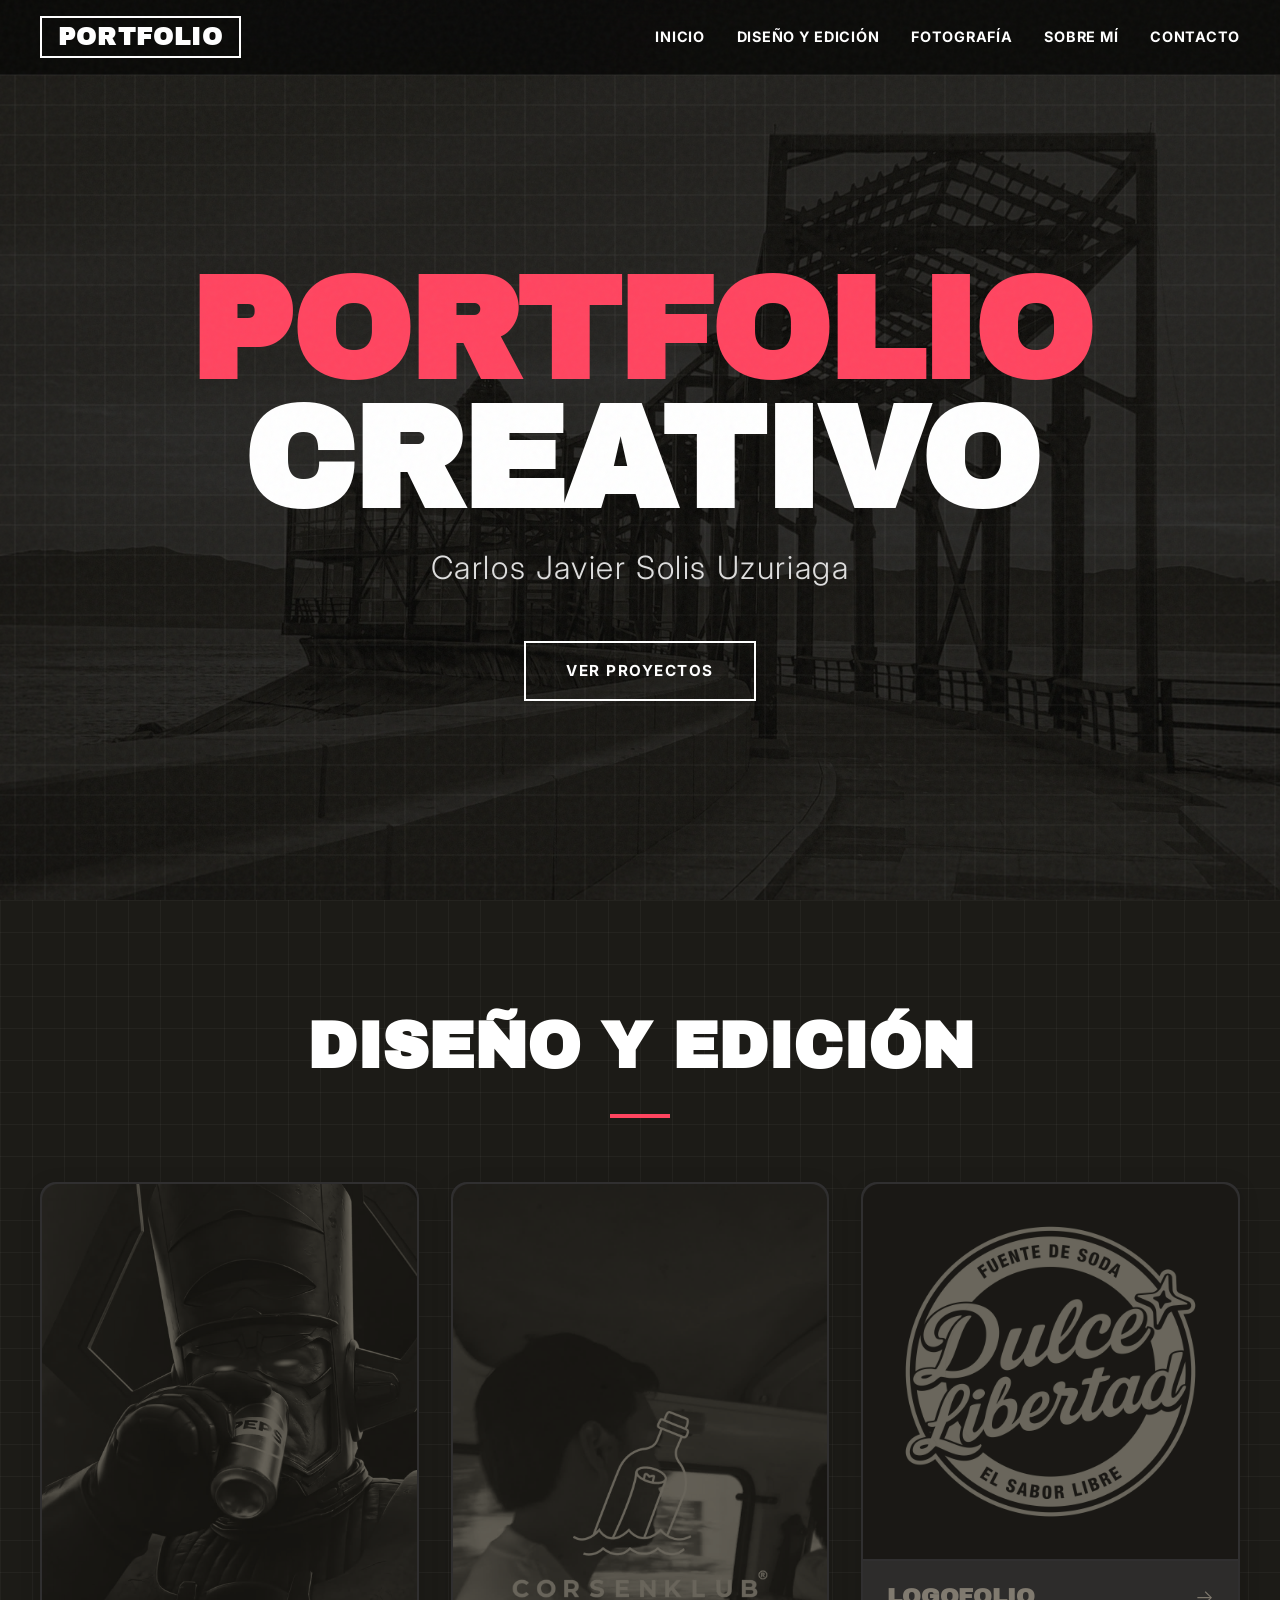
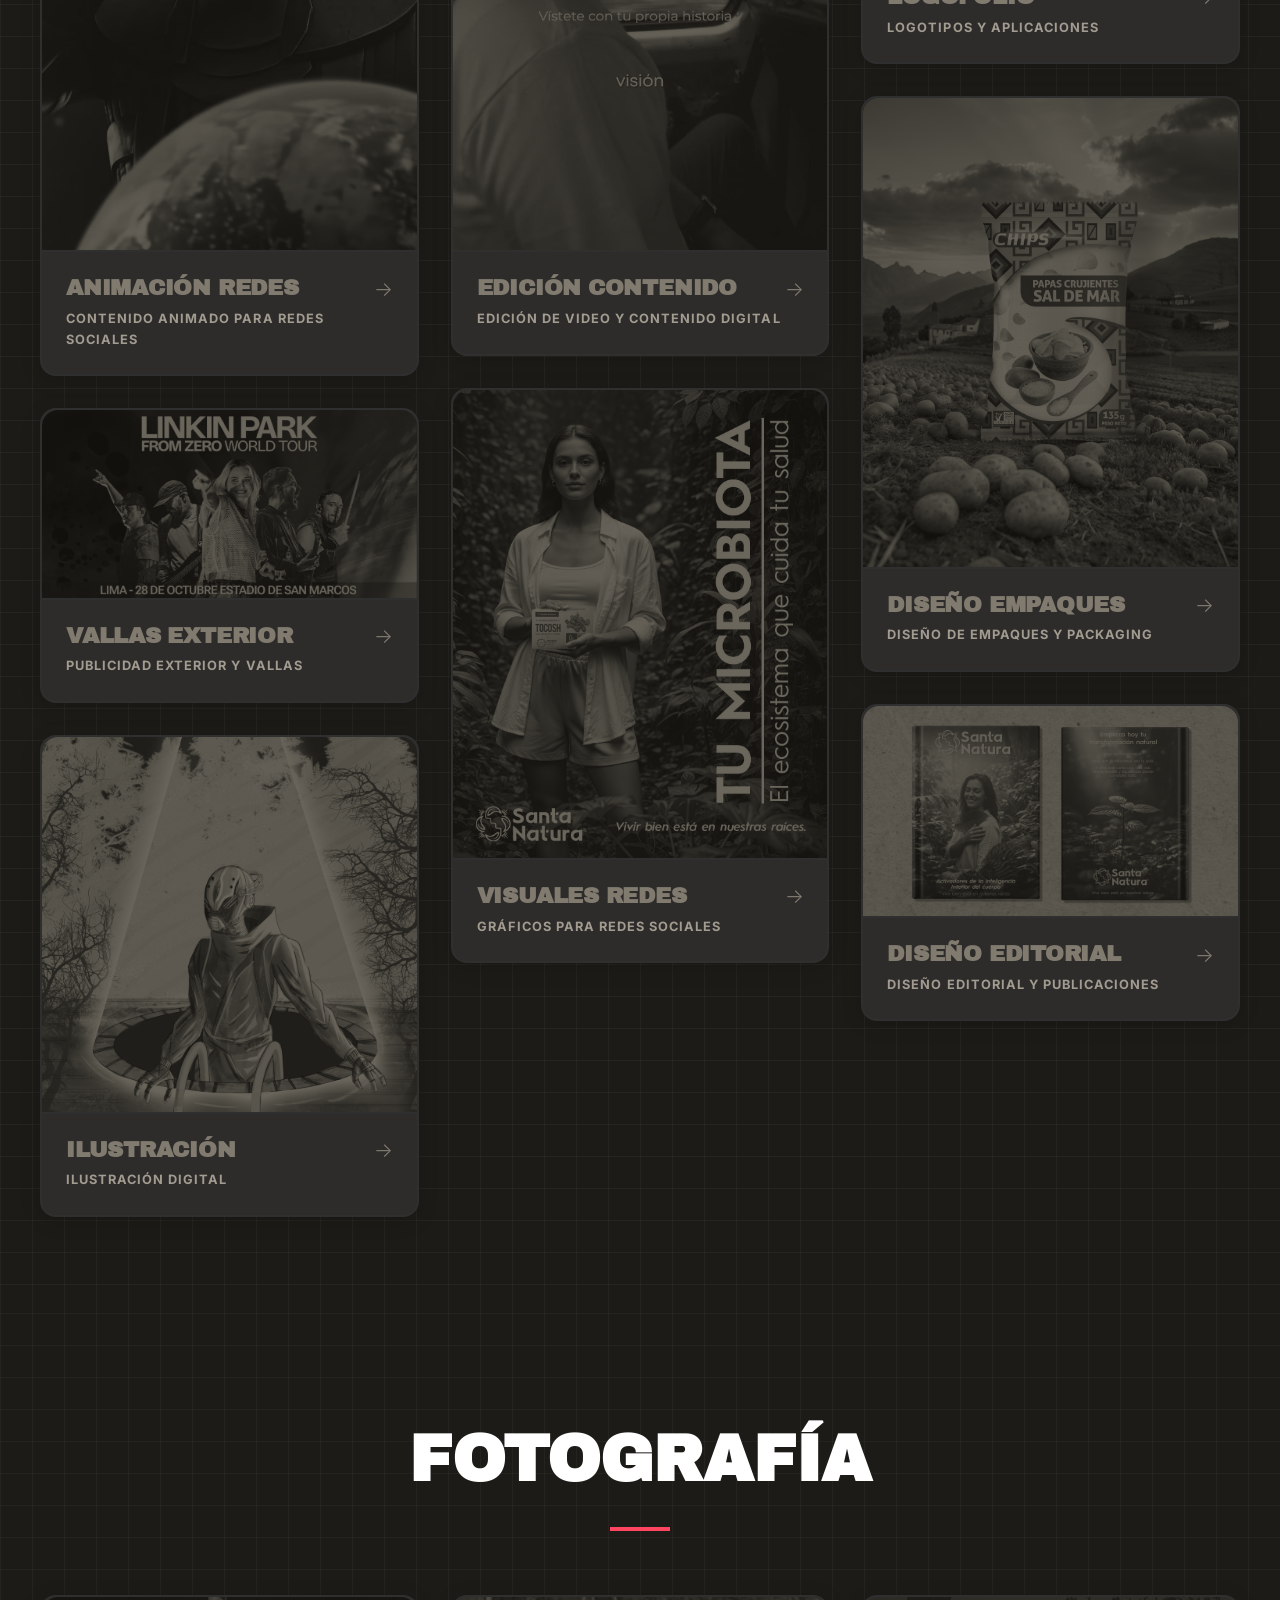
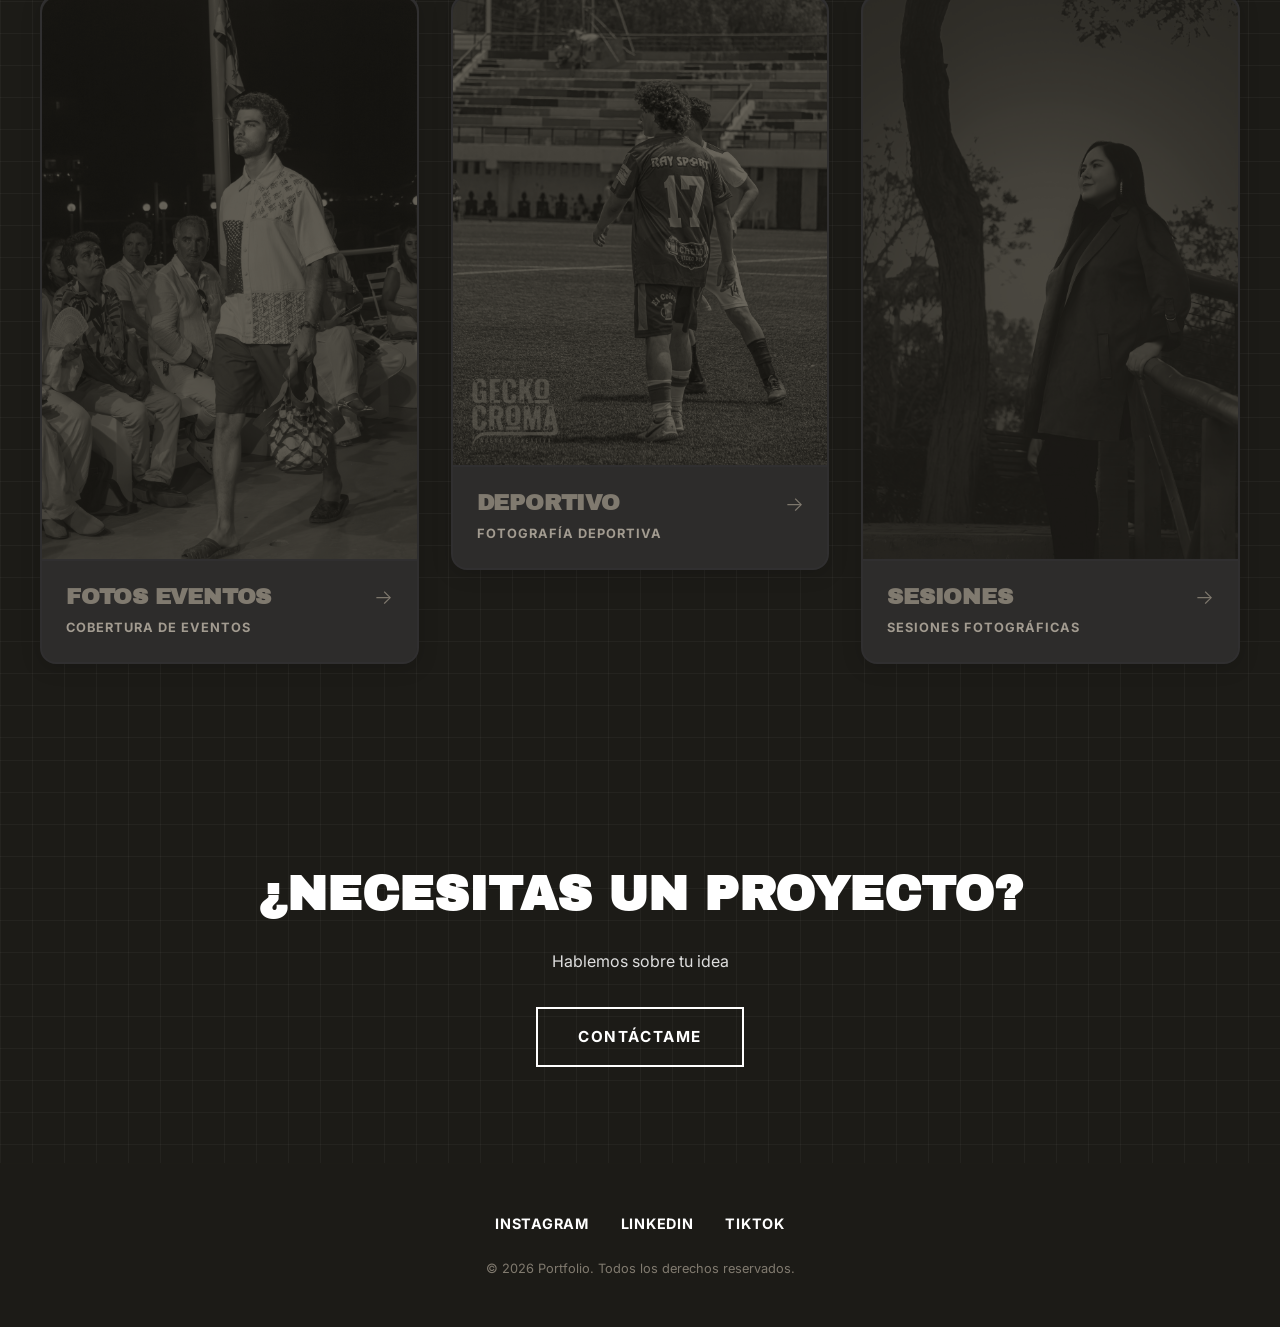
==== commit 6cb43858: "Optimizar y comprimir imagen de fondo de portada a 646KB y anadir cache-buster" ====
--- a/index.html
+++ b/index.html
@@ -43,7 +43,7 @@
 
     <!-- Favicons -->
 
-    <link rel="stylesheet" href="css/styles.css?v=1.0.8">
+    <link rel="stylesheet" href="css/styles.css?v=1.0.9">
     
     
     <link rel="preconnect" href="https://fonts.googleapis.com">
--- a/css/styles.css
+++ b/css/styles.css
@@ -3596,7 +3596,7 @@
     left: 0;
     right: 0;
     bottom: 0;
-    background-image: url('../fondos/fondo.jpg');
+    background-image: url('../fondos/fondo.jpg?v=1.0.1');
     background-size: cover;
     background-position: center;
     opacity: 0.15;
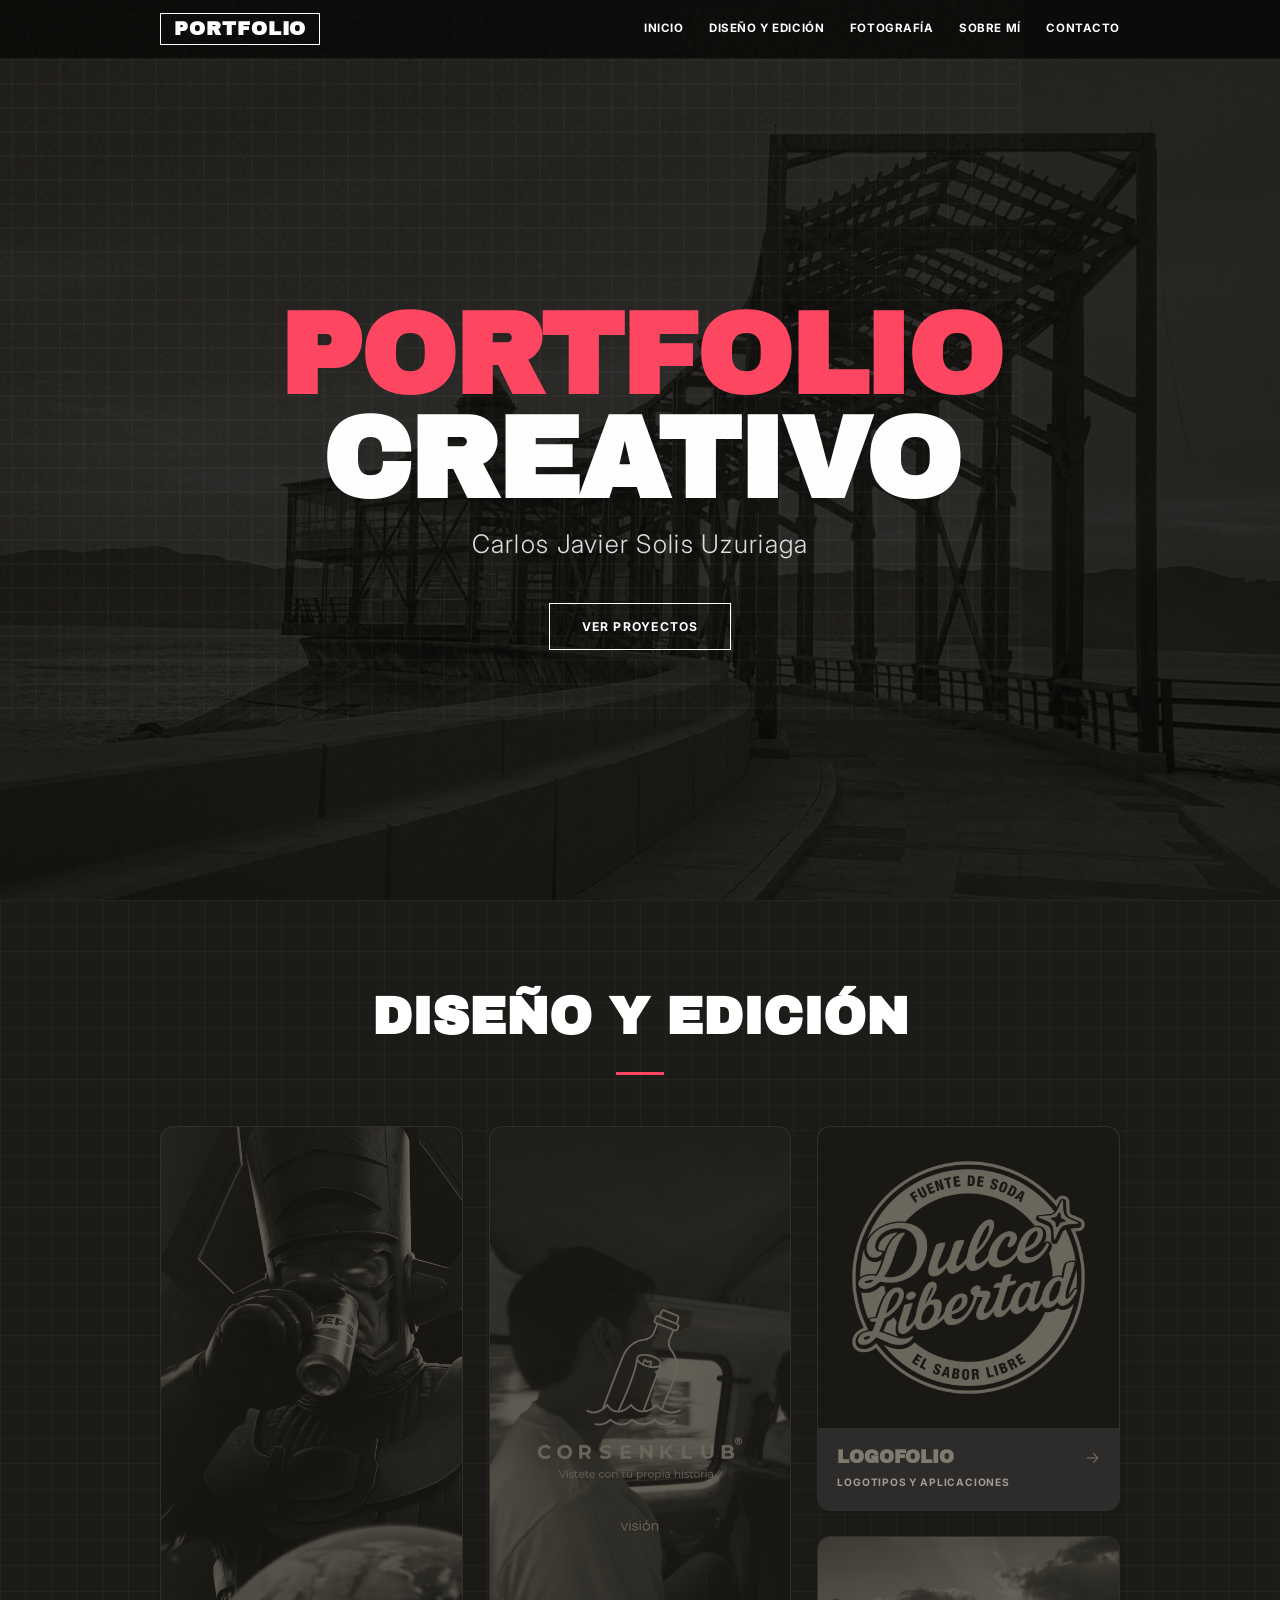
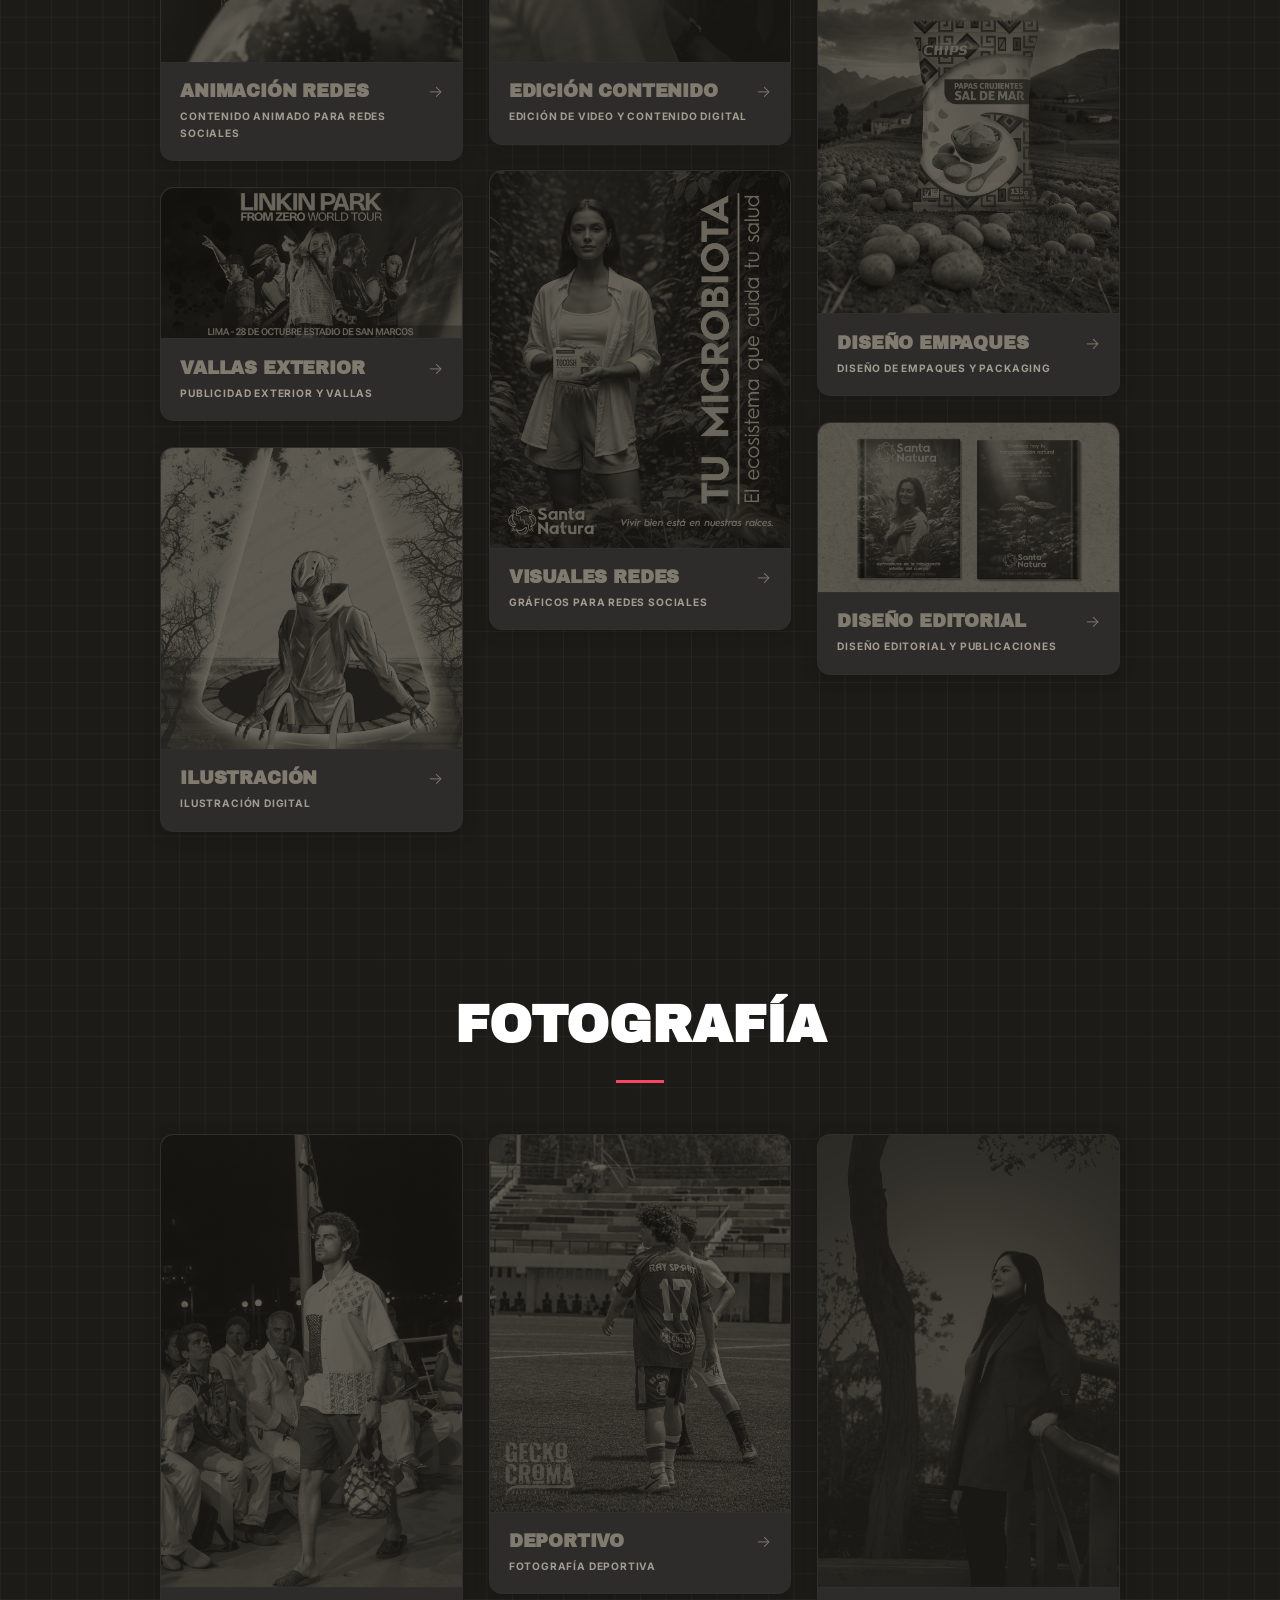
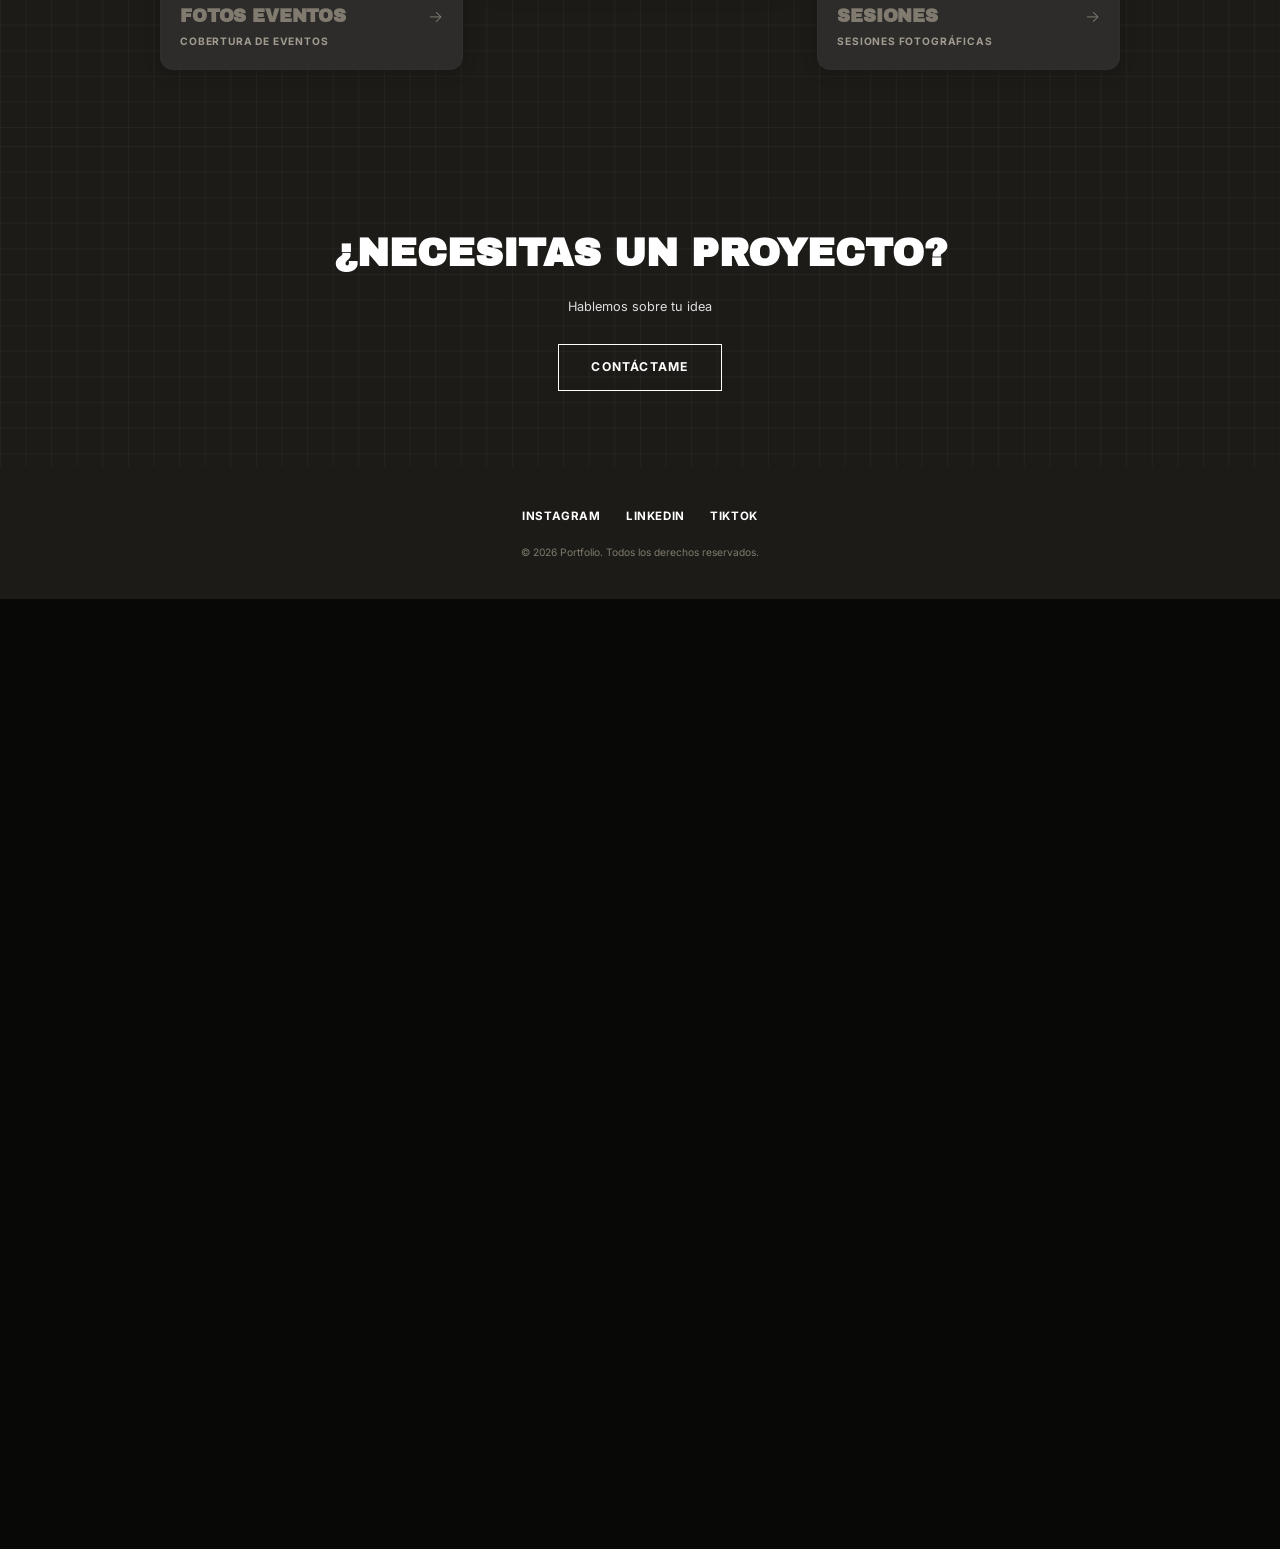
==== commit 943b4dea: "Corregir escala gigante en laptops 1920x1080 al 125% (zoom: 0.8) y compensar alto de portada (125vh)" ====
--- a/index.html
+++ b/index.html
@@ -43,7 +43,7 @@
 
     <!-- Favicons -->
 
-    <link rel="stylesheet" href="css/styles.css?v=1.0.9">
+    <link rel="stylesheet" href="css/styles.css?v=1.1.1">
     
     
     <link rel="preconnect" href="https://fonts.googleapis.com">
--- a/css/styles.css
+++ b/css/styles.css
@@ -5696,3 +5696,14 @@
 .editorial-grid .card:hover .card-content p {
     color: var(--text, #ffffff) !important;
 }
+
+/* Ajuste de escala para laptops con pantallas 1920x1080 (con escalado a 125%) */
+@media screen and (min-width: 1025px) and (max-width: 1600px) {
+    body {
+        zoom: 0.8;
+    }
+    .hero {
+        min-height: 125vh !important;
+    }
+}
+
